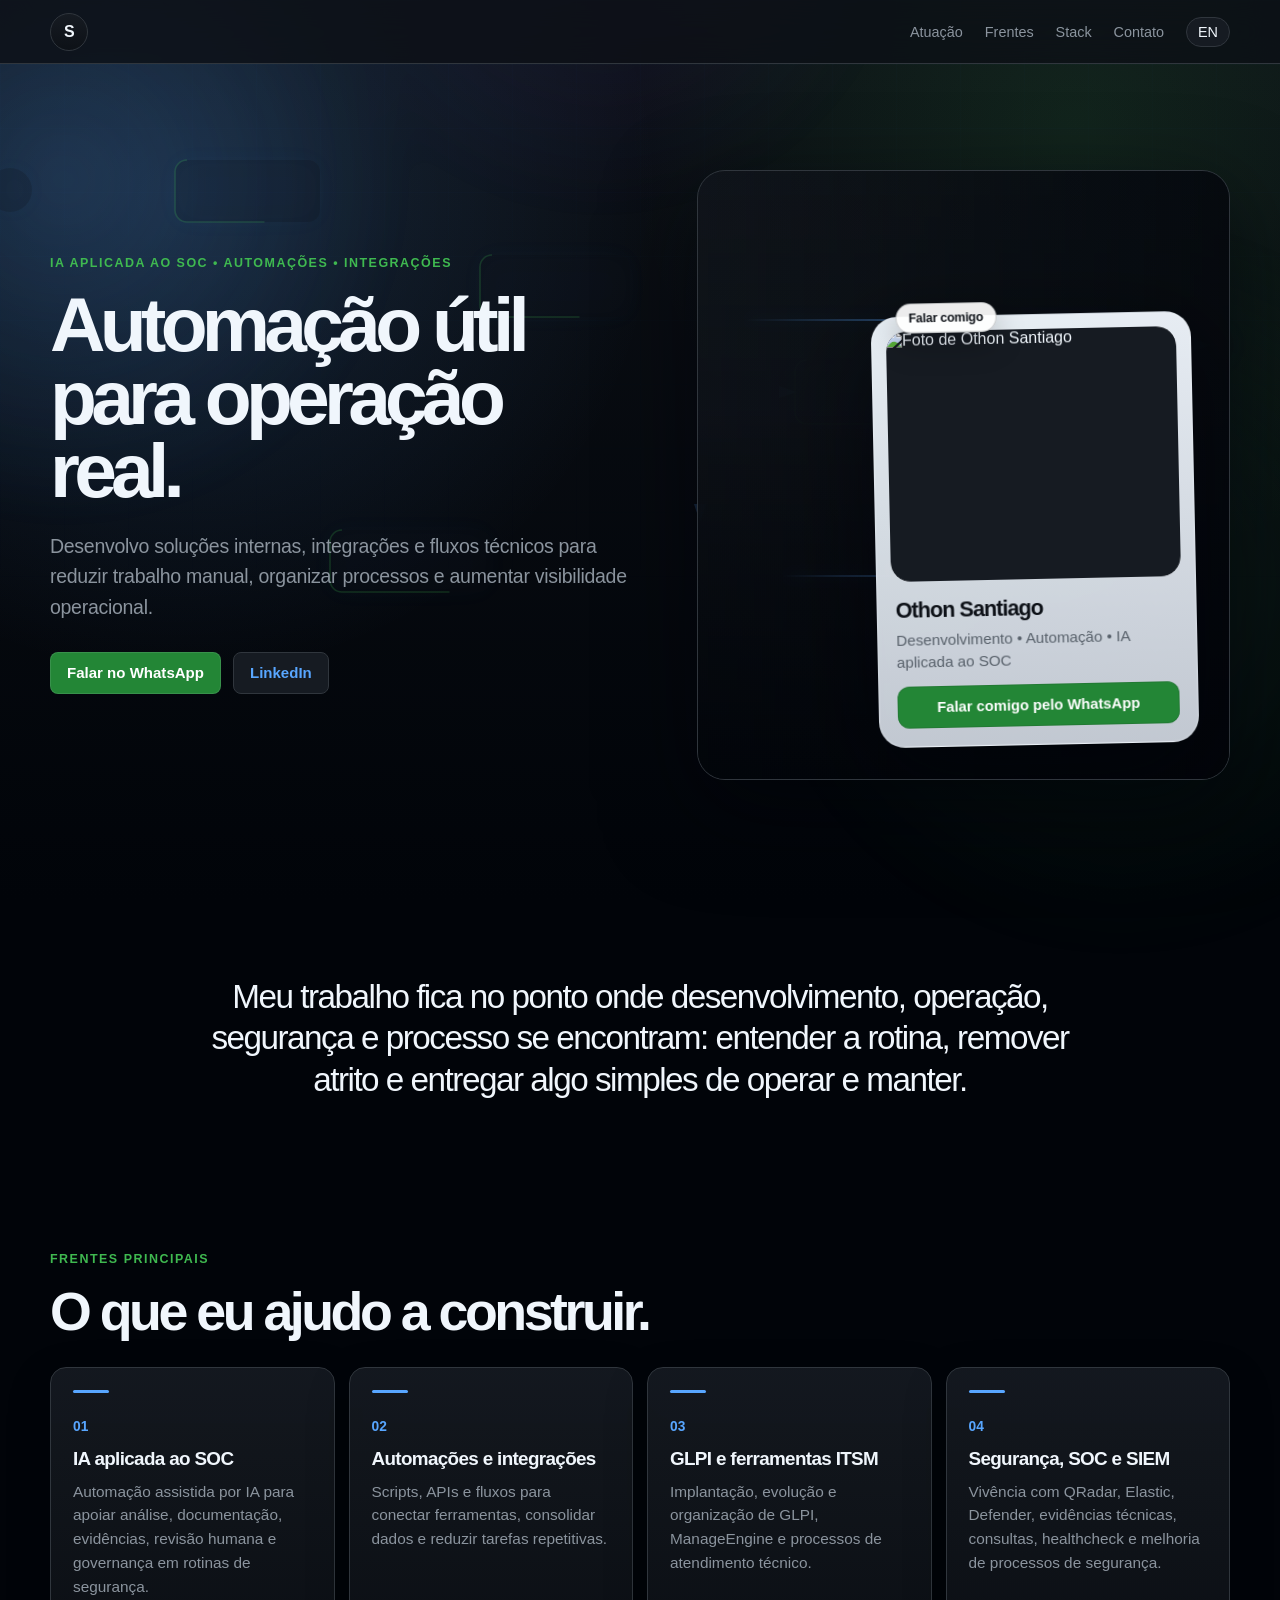
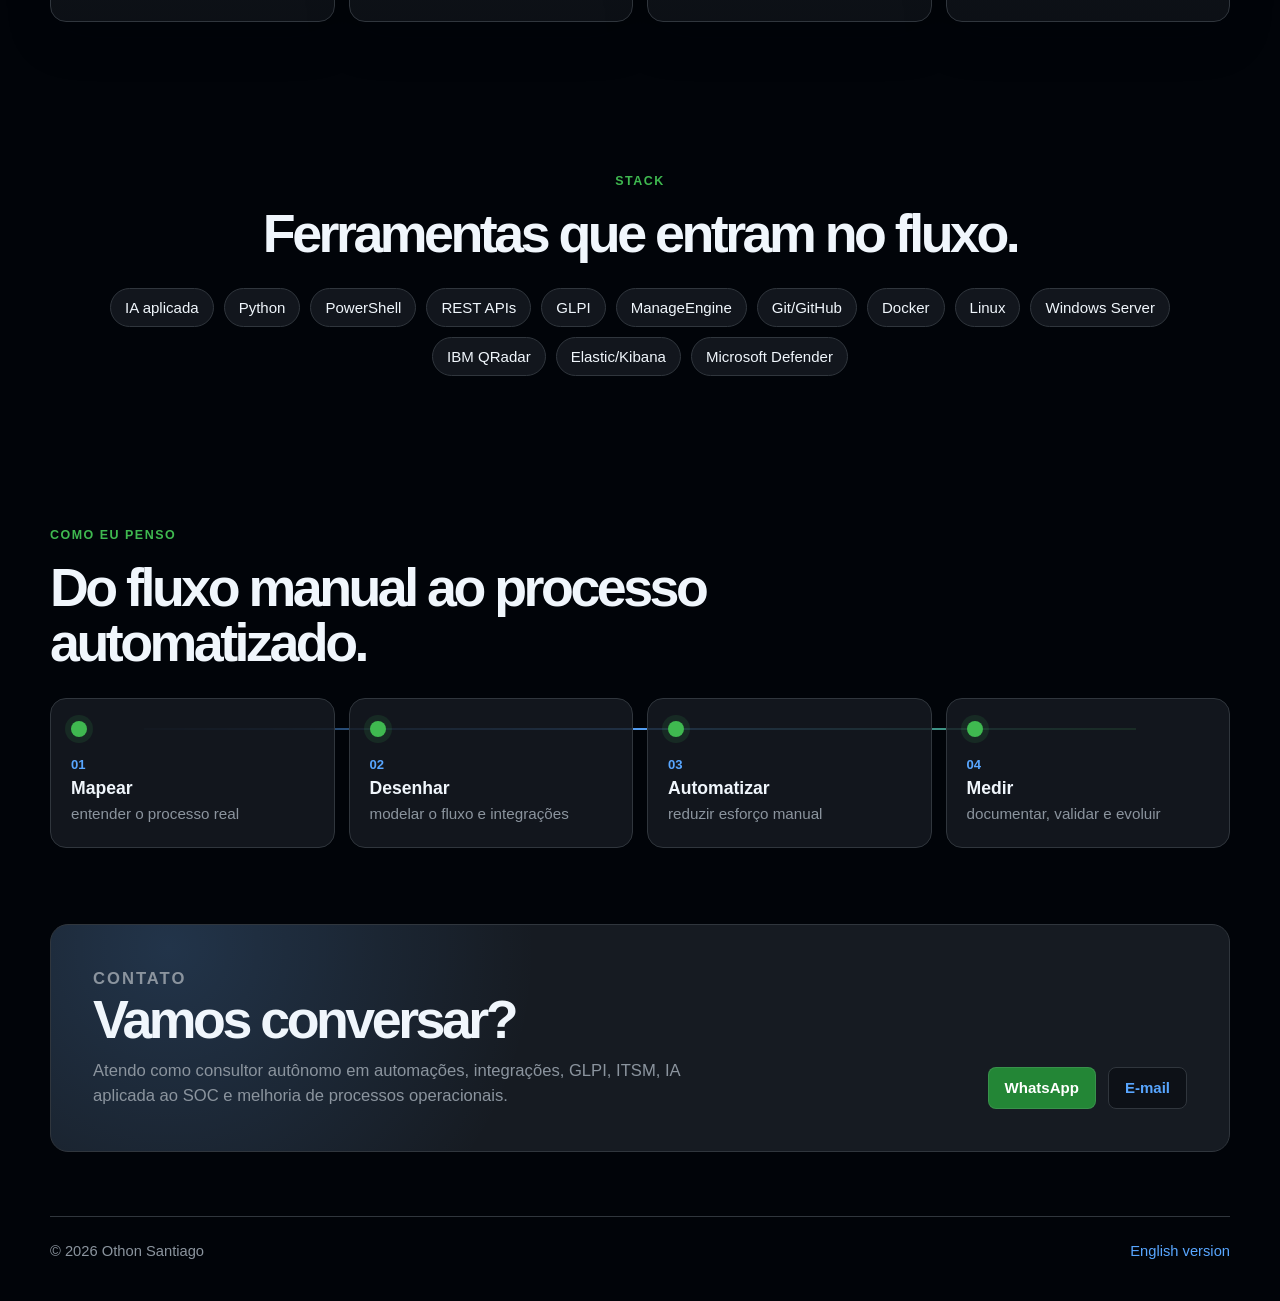
==== index.html @ a74cae6d "Refresh polaroid layout cache" ====
<!DOCTYPE html>
<html lang="pt-BR">
<head>
  <meta charset="UTF-8" />
  <meta name="viewport" content="width=device-width, initial-scale=1.0" />
  <meta name="description" content="Othon Santiago - Desenvolvedor focado em IA aplicada ao SOC, automações, integrações, ferramentas ITSM, GLPI e melhoria de processos operacionais." />
  <title>Othon Santiago | IA aplicada ao SOC, Automações e Integrações</title>
  <link rel="stylesheet" href="style.css?v=bpm-motion-20260617" />
  <link rel="stylesheet" href="overrides.css?v=polaroid-stage-20260617" />
</head>
<body>
  <div class="animated-bg" aria-hidden="true"></div>
  <div class="motion-grid" aria-hidden="true"></div>

  <svg class="bpm-background" viewBox="0 0 1440 900" preserveAspectRatio="xMidYMid slice" aria-hidden="true">
    <defs>
      <marker id="arrow" markerWidth="10" markerHeight="10" refX="8" refY="3" orient="auto" markerUnits="strokeWidth">
        <path d="M0,0 L0,6 L9,3 z" />
      </marker>
    </defs>

    <path class="flow-line flow-a" d="M90 190 H255 C310 190 310 285 365 285 H560 C620 285 620 392 680 392 H875" />
    <path class="flow-line flow-b" d="M230 560 H410 C470 560 470 470 530 470 H760 C820 470 820 610 880 610 H1160" />
    <path class="flow-line flow-c" d="M710 155 V250 C710 315 780 315 780 380 V520" />
    <path class="flow-line flow-d" d="M1030 245 H1180 C1235 245 1235 345 1290 345" />

    <g class="bpm-node node-1">
      <circle cx="90" cy="190" r="22" />
      <text x="90" y="195">START</text>
    </g>
    <g class="bpm-node node-2">
      <rect x="255" y="160" width="145" height="62" rx="12" />
      <text x="327" y="196">API</text>
    </g>
    <g class="bpm-node node-3">
      <rect x="560" y="255" width="150" height="62" rx="12" />
      <text x="635" y="291">IA</text>
    </g>
    <g class="bpm-node node-4">
      <rect x="875" y="360" width="180" height="64" rx="12" />
      <text x="965" y="397">ITSM</text>
    </g>
    <g class="bpm-node node-5">
      <rect x="410" y="530" width="160" height="62" rx="12" />
      <text x="490" y="566">SIEM</text>
    </g>
    <g class="bpm-node node-6">
      <rect x="880" y="580" width="180" height="64" rx="12" />
      <text x="970" y="617">EVIDÊNCIA</text>
    </g>
    <g class="bpm-node node-7">
      <circle cx="1290" cy="345" r="24" />
      <text x="1290" y="350">OK</text>
    </g>
  </svg>

  <header class="site-header">
    <a class="brand" href="index.html" aria-label="Othon Santiago">S</a>
    <nav class="nav-links" aria-label="Navegação principal">
      <a href="#atuacao">Atuação</a>
      <a href="#frentes">Frentes</a>
      <a href="#stack">Stack</a>
      <a href="#contato">Contato</a>
      <a class="language-link" href="en.html">EN</a>
    </nav>
  </header>

  <main>
    <section class="hero section-wide">
      <div class="hero-copy">
        <p class="eyebrow">IA aplicada ao SOC • Automações • Integrações</p>
        <h1>Automação útil para operação real.</h1>
        <p class="lead">
          Desenvolvo soluções internas, integrações e fluxos técnicos para reduzir trabalho manual, organizar processos e aumentar visibilidade operacional.
        </p>
        <div class="hero-actions">
          <a class="button primary" href="https://wa.me/5519993564274?text=Ol%C3%A1%2C%20Othon.%20Vi%20seu%20portf%C3%B3lio%20e%20gostaria%20de%20conversar%20sobre%20automa%C3%A7%C3%B5es%2C%20integra%C3%A7%C3%B5es%20ou%20IA%20aplicada%20ao%20SOC." target="_blank" rel="noopener noreferrer">Falar no WhatsApp</a>
          <a class="button secondary" href="https://www.linkedin.com/in/othon-santiago/" target="_blank" rel="noopener noreferrer">LinkedIn</a>
        </div>
      </div>

      <aside class="visual-stage" aria-label="Perfil profissional de Othon Santiago">
        <img class="cover-stage" src="assets/linkedin-cover.jpg?v=2" alt="Capa profissional de Othon Santiago" />
        <div class="stage-flow" aria-hidden="true">
          <span></span><span></span><span></span>
        </div>
        <div class="profile-orb">
          <a class="profile-photo-link" href="https://wa.me/5519993564274?text=Ol%C3%A1%2C%20Othon.%20Vi%20seu%20portf%C3%B3lio%20e%20gostaria%20de%20conversar%20sobre%20automa%C3%A7%C3%B5es%2C%20integra%C3%A7%C3%B5es%20ou%20IA%20aplicada%20ao%20SOC." target="_blank" rel="noopener noreferrer" aria-label="Falar com Othon pelo WhatsApp">
            <img class="profile-photo" src="https://avatars.githubusercontent.com/u/42503621?v=4" alt="Foto de Othon Santiago" />
          </a>
          <div class="profile-copy">
            <strong>Othon Santiago</strong>
            <span>Desenvolvimento • Automação • IA aplicada ao SOC</span>
            <a class="profile-whatsapp" href="https://wa.me/5519993564274?text=Ol%C3%A1%2C%20Othon.%20Vi%20seu%20portf%C3%B3lio%20e%20gostaria%20de%20conversar%20sobre%20automa%C3%A7%C3%B5es%2C%20integra%C3%A7%C3%B5es%20ou%20IA%20aplicada%20ao%20SOC." target="_blank" rel="noopener noreferrer">Falar comigo pelo WhatsApp</a>
          </div>
        </div>
      </aside>
    </section>

    <section id="atuacao" class="statement section-narrow">
      <p>
        Meu trabalho fica no ponto onde desenvolvimento, operação, segurança e processo se encontram: entender a rotina, remover atrito e entregar algo simples de operar e manter.
      </p>
    </section>

    <section id="frentes" class="section-wide work-section">
      <div class="section-heading">
        <p class="eyebrow">Frentes principais</p>
        <h2>O que eu ajudo a construir.</h2>
      </div>

      <div class="work-grid">
        <article class="work-card">
          <span class="number">01</span>
          <h3>IA aplicada ao SOC</h3>
          <p>Automação assistida por IA para apoiar análise, documentação, evidências, revisão humana e governança em rotinas de segurança.</p>
        </article>
        <article class="work-card">
          <span class="number">02</span>
          <h3>Automações e integrações</h3>
          <p>Scripts, APIs e fluxos para conectar ferramentas, consolidar dados e reduzir tarefas repetitivas.</p>
        </article>
        <article class="work-card">
          <span class="number">03</span>
          <h3>GLPI e ferramentas ITSM</h3>
          <p>Implantação, evolução e organização de GLPI, ManageEngine e processos de atendimento técnico.</p>
        </article>
        <article class="work-card">
          <span class="number">04</span>
          <h3>Segurança, SOC e SIEM</h3>
          <p>Vivência com QRadar, Elastic, Defender, evidências técnicas, consultas, healthcheck e melhoria de processos de segurança.</p>
        </article>
      </div>
    </section>

    <section id="stack" class="section-wide stack-section">
      <div class="section-heading center">
        <p class="eyebrow">Stack</p>
        <h2>Ferramentas que entram no fluxo.</h2>
      </div>
      <div class="stack-grid">
        <span>IA aplicada</span>
        <span>Python</span>
        <span>PowerShell</span>
        <span>REST APIs</span>
        <span>GLPI</span>
        <span>ManageEngine</span>
        <span>Git/GitHub</span>
        <span>Docker</span>
        <span>Linux</span>
        <span>Windows Server</span>
        <span>IBM QRadar</span>
        <span>Elastic/Kibana</span>
        <span>Microsoft Defender</span>
      </div>
    </section>

    <section class="process section-wide">
      <div class="section-heading">
        <p class="eyebrow">Como eu penso</p>
        <h2>Do fluxo manual ao processo automatizado.</h2>
      </div>
      <div class="process-timeline">
        <article><span>01</span><strong>Mapear</strong><p>entender o processo real</p></article>
        <article><span>02</span><strong>Desenhar</strong><p>modelar o fluxo e integrações</p></article>
        <article><span>03</span><strong>Automatizar</strong><p>reduzir esforço manual</p></article>
        <article><span>04</span><strong>Medir</strong><p>documentar, validar e evoluir</p></article>
      </div>
    </section>

    <section id="contato" class="contact section-wide">
      <div>
        <p class="eyebrow">Contato</p>
        <h2>Vamos conversar?</h2>
        <p>Atendo como consultor autônomo em automações, integrações, GLPI, ITSM, IA aplicada ao SOC e melhoria de processos operacionais.</p>
      </div>
      <div class="contact-actions">
        <a class="button primary" href="https://wa.me/5519993564274?text=Ol%C3%A1%2C%20Othon.%20Vi%20seu%20portf%C3%B3lio%20e%20gostaria%20de%20conversar%20sobre%20automa%C3%A7%C3%B5es%2C%20integra%C3%A7%C3%B5es%20ou%20IA%20aplicada%20ao%20SOC." target="_blank" rel="noopener noreferrer">WhatsApp</a>
        <a class="button secondary" href="mailto:othon_mateus@hotmail.com">E-mail</a>
      </div>
    </section>
  </main>

  <footer class="footer">
    <span>© 2026 Othon Santiago</span>
    <a href="en.html">English version</a>
  </footer>
</body>
</html>
---- style.css ----
:root {
  --bg: #0d1117;
  --canvas: #010409;
  --surface: rgba(22, 27, 34, 0.82);
  --surface-solid: #161b22;
  --surface-2: #0f1520;
  --text: #f0f6fc;
  --muted: #8b949e;
  --line: #30363d;
  --line-soft: rgba(48, 54, 61, 0.72);
  --accent: #58a6ff;
  --accent-2: #3fb950;
  --accent-hover: #79c0ff;
  --radius: 18px;
  --shadow: 0 30px 90px rgba(1, 4, 9, 0.58);
}

* { box-sizing: border-box; }
html { scroll-behavior: smooth; }

body {
  margin: 0;
  font-family: -apple-system, BlinkMacSystemFont, "Segoe UI", "Noto Sans", Helvetica, Arial, sans-serif;
  color: var(--text);
  background: var(--canvas);
  -webkit-font-smoothing: antialiased;
  text-rendering: optimizeLegibility;
}

body::before {
  content: "";
  position: fixed;
  inset: 0;
  z-index: -4;
  background:
    radial-gradient(circle at 14% 22%, rgba(88, 166, 255, 0.16), transparent 30rem),
    radial-gradient(circle at 84% 14%, rgba(63, 185, 80, 0.12), transparent 28rem),
    linear-gradient(180deg, #0d1117 0%, #010409 100%);
}

.animated-bg {
  position: fixed;
  inset: -25%;
  z-index: -3;
  opacity: 0.72;
  pointer-events: none;
  background:
    radial-gradient(circle at 20% 30%, rgba(88, 166, 255, 0.22), transparent 22rem),
    radial-gradient(circle at 75% 60%, rgba(63, 185, 80, 0.14), transparent 24rem),
    radial-gradient(circle at 48% 10%, rgba(139, 92, 246, 0.12), transparent 20rem);
  filter: blur(14px);
  animation: floatBg 12s ease-in-out infinite alternate;
}

.motion-grid {
  position: fixed;
  inset: 0;
  z-index: -2;
  pointer-events: none;
  opacity: 0.18;
  background-image:
    linear-gradient(rgba(88, 166, 255, 0.15) 1px, transparent 1px),
    linear-gradient(90deg, rgba(88, 166, 255, 0.12) 1px, transparent 1px);
  background-size: 64px 64px;
  mask-image: linear-gradient(to bottom, rgba(0,0,0,0.78), transparent 82%);
  animation: gridMove 20s linear infinite;
}

.bpm-background {
  position: fixed;
  inset: 0;
  z-index: -1;
  width: 100%;
  height: 100%;
  pointer-events: none;
  opacity: 0.30;
  filter: drop-shadow(0 0 12px rgba(88, 166, 255, 0.16));
  animation: blueprintDrift 18s ease-in-out infinite alternate;
}

.bpm-background marker path {
  fill: rgba(88, 166, 255, 0.68);
}

.flow-line {
  fill: none;
  stroke: rgba(88, 166, 255, 0.72);
  stroke-width: 2;
  stroke-linecap: round;
  stroke-linejoin: round;
  stroke-dasharray: 1200;
  stroke-dashoffset: 1200;
  marker-end: url(#arrow);
  animation: drawFlow 8s ease-in-out infinite;
}

.flow-b { animation-delay: 1.4s; }
.flow-c { animation-delay: 2.5s; }
.flow-d { animation-delay: 3.5s; }

.bpm-node rect,
.bpm-node circle {
  fill: rgba(13, 17, 23, 0.62);
  stroke: rgba(63, 185, 80, 0.70);
  stroke-width: 1.6;
  stroke-dasharray: 240;
  stroke-dashoffset: 240;
  animation: drawNode 8s ease-in-out infinite;
}

.bpm-node text {
  fill: rgba(240, 246, 252, 0.72);
  font-size: 14px;
  font-weight: 700;
  text-anchor: middle;
  dominant-baseline: middle;
  letter-spacing: 0.08em;
  opacity: 0;
  animation: fadeText 8s ease-in-out infinite;
}

.node-2 rect, .node-2 text { animation-delay: .7s; }
.node-3 rect, .node-3 text { animation-delay: 1.4s; }
.node-4 rect, .node-4 text { animation-delay: 2.1s; }
.node-5 rect, .node-5 text { animation-delay: 2.8s; }
.node-6 rect, .node-6 text { animation-delay: 3.5s; }
.node-7 circle, .node-7 text { animation-delay: 4.2s; }

@keyframes drawFlow {
  0% { stroke-dashoffset: 1200; opacity: 0; }
  12% { opacity: 1; }
  55% { stroke-dashoffset: 0; opacity: 1; }
  85% { stroke-dashoffset: 0; opacity: 0.55; }
  100% { stroke-dashoffset: -1200; opacity: 0; }
}

@keyframes drawNode {
  0% { stroke-dashoffset: 240; opacity: 0; }
  18% { opacity: 1; }
  52% { stroke-dashoffset: 0; opacity: 1; }
  88% { opacity: .65; }
  100% { opacity: 0; }
}

@keyframes fadeText {
  0%, 20% { opacity: 0; }
  42%, 78% { opacity: 1; }
  100% { opacity: 0; }
}

@keyframes blueprintDrift {
  0% { transform: translate3d(-1%, -1%, 0) scale(1); }
  100% { transform: translate3d(1.5%, 1%, 0) scale(1.025); }
}

@keyframes floatBg {
  0% { transform: translate3d(-3%, -2%, 0) scale(1); }
  100% { transform: translate3d(3%, 3%, 0) scale(1.06); }
}

@keyframes gridMove {
  from { background-position: 0 0, 0 0; }
  to { background-position: 128px 64px, 128px 64px; }
}

a { color: inherit; text-decoration: none; }

.site-header {
  position: sticky;
  top: 0;
  z-index: 20;
  height: 64px;
  padding: 0 max(24px, calc((100vw - 1180px) / 2));
  display: flex;
  align-items: center;
  justify-content: space-between;
  border-bottom: 1px solid var(--line);
  background: rgba(13, 17, 23, 0.82);
  backdrop-filter: blur(16px);
}

.brand {
  width: 38px;
  height: 38px;
  display: inline-flex;
  align-items: center;
  justify-content: center;
  border: 1px solid var(--line);
  border-radius: 50%;
  color: var(--text);
  background: linear-gradient(180deg, #161b22, #0d1117);
  font-size: 1rem;
  font-weight: 800;
  letter-spacing: -0.04em;
}

.nav-links {
  display: flex;
  align-items: center;
  gap: 22px;
  color: var(--muted);
  font-size: 0.9rem;
}

.nav-links a { transition: color 0.18s ease; }
.nav-links a:hover, .language-link { color: var(--text); }

.language-link {
  padding: 6px 11px;
  border: 1px solid var(--line);
  border-radius: 999px;
  background: var(--surface-solid);
}

main { overflow: hidden; }

.section-wide,
.section-narrow {
  width: min(1180px, calc(100% - 48px));
  margin: 0 auto;
}

.section-narrow { width: min(860px, calc(100% - 48px)); }

.hero {
  min-height: calc(100vh - 64px);
  display: grid;
  grid-template-columns: minmax(0, 0.94fr) minmax(420px, 0.86fr);
  gap: clamp(42px, 5vw, 72px);
  align-items: center;
  padding: 72px 0 86px;
}

.hero-copy { max-width: 680px; }

.eyebrow {
  margin: 0 0 18px;
  color: var(--accent-2);
  font-size: 0.78rem;
  font-weight: 800;
  letter-spacing: 0.12em;
  text-transform: uppercase;
}

h1, h2, h3, p { margin-top: 0; }

h1 {
  margin-bottom: 24px;
  font-size: clamp(3.5rem, 6vw, 5.7rem);
  line-height: 0.95;
  letter-spacing: -0.075em;
}

h2 {
  max-width: 860px;
  margin-bottom: 18px;
  font-size: clamp(2.1rem, 4.2vw, 3.5rem);
  line-height: 1.02;
  letter-spacing: -0.065em;
}

h3 {
  margin-bottom: 10px;
  font-size: 1.18rem;
  line-height: 1.16;
  letter-spacing: -0.035em;
}

.lead {
  max-width: 640px;
  margin-bottom: 0;
  color: var(--muted);
  font-size: clamp(1.08rem, 1.6vw, 1.22rem);
  line-height: 1.55;
  letter-spacing: -0.015em;
}

.hero-actions,
.contact-actions {
  display: flex;
  gap: 12px;
  flex-wrap: wrap;
  margin-top: 30px;
}

.button {
  display: inline-flex;
  align-items: center;
  justify-content: center;
  min-height: 42px;
  padding: 0 16px;
  border-radius: 8px;
  font-size: 0.94rem;
  font-weight: 700;
  transition: transform 0.18s ease, background 0.18s ease, border-color 0.18s ease;
}

.button:hover { transform: translateY(-1px); }
.button.primary {
  color: #fff;
  background: #238636;
  border: 1px solid rgba(240, 246, 252, 0.10);
}
.button.primary:hover { background: #2ea043; }
.button.secondary {
  color: var(--accent);
  background: var(--surface-solid);
  border: 1px solid var(--line);
}

.visual-stage {
  position: relative;
  min-height: 560px;
  border: 1px solid var(--line);
  border-radius: 28px;
  background:
    linear-gradient(180deg, rgba(22, 27, 34, 0.38), rgba(13, 17, 23, 0.92)),
    rgba(22, 27, 34, 0.78);
  box-shadow: var(--shadow);
  overflow: hidden;
}

.cover-stage {
  position: absolute;
  inset: 0;
  width: 100%;
  height: 100%;
  object-fit: cover;
  object-position: center;
  opacity: 0.62;
  transform: scale(1.02);
}

.visual-stage::after {
  content: "";
  position: absolute;
  inset: 0;
  background:
    linear-gradient(90deg, rgba(1, 4, 9, 0.24), rgba(1, 4, 9, 0.74)),
    linear-gradient(180deg, transparent 40%, rgba(1, 4, 9, 0.92));
}

.stage-flow {
  position: absolute;
  inset: 26px;
  z-index: 1;
  opacity: 0.62;
}

.stage-flow span {
  position: absolute;
  height: 2px;
  background: linear-gradient(90deg, transparent, rgba(88, 166, 255, 0.9), transparent);
  box-shadow: 0 0 20px rgba(88, 166, 255, 0.26);
  animation: scanLine 3.8s ease-in-out infinite;
}

.stage-flow span:nth-child(1) { top: 22%; left: 4%; width: 78%; }
.stage-flow span:nth-child(2) { top: 46%; right: 2%; width: 62%; animation-delay: 1s; }
.stage-flow span:nth-child(3) { top: 68%; left: 12%; width: 70%; animation-delay: 2s; }

@keyframes scanLine {
  0% { transform: scaleX(0); opacity: 0; }
  35% { transform: scaleX(1); opacity: 1; }
  100% { transform: scaleX(1); opacity: 0; }
}

.profile-orb {
  position: absolute;
  left: 28px;
  bottom: 28px;
  z-index: 2;
  width: calc(100% - 56px);
  display: flex;
  align-items: center;
  gap: 16px;
  padding: 18px;
  border: 1px solid rgba(240, 246, 252, 0.14);
  border-radius: 18px;
  background: rgba(13, 17, 23, 0.72);
  backdrop-filter: blur(14px);
}

.profile-photo {
  width: 92px;
  height: 92px;
  object-fit: cover;
  border-radius: 50%;
  border: 3px solid rgba(240, 246, 252, 0.22);
  background: var(--surface-solid);
}

.profile-orb strong,
.profile-orb span { display: block; }
.profile-orb strong {
  margin-bottom: 5px;
  color: var(--text);
  font-size: 1.24rem;
  letter-spacing: -0.035em;
}
.profile-orb span {
  color: var(--muted);
  font-size: 0.94rem;
}

.floating-card {
  position: absolute;
  z-index: 2;
  padding: 10px 13px;
  border: 1px solid rgba(240, 246, 252, 0.14);
  border-radius: 999px;
  color: var(--text);
  background: rgba(13, 17, 23, 0.66);
  backdrop-filter: blur(12px);
  font-size: 0.88rem;
  font-weight: 700;
  box-shadow: 0 18px 50px rgba(1, 4, 9, 0.28);
}

.card-one { top: 28px; left: 28px; animation: floatCard 6s ease-in-out infinite alternate; }
.card-two { top: 112px; right: 28px; animation: floatCard 7s ease-in-out infinite alternate-reverse; }
.card-three { bottom: 150px; left: 42px; animation: floatCard 8s ease-in-out infinite alternate; }

@keyframes floatCard {
  from { transform: translateY(0); }
  to { transform: translateY(-10px); }
}

.statement {
  padding: 76px 0;
  text-align: center;
}

.statement p {
  margin: 0;
  color: var(--text);
  font-size: clamp(1.35rem, 2.6vw, 2.08rem);
  line-height: 1.24;
  letter-spacing: -0.045em;
}

.section-heading { margin-bottom: 28px; }
.section-heading.center {
  max-width: 820px;
  margin-left: auto;
  margin-right: auto;
  text-align: center;
}

.work-section,
.stack-section,
.process,
.contact { padding: 76px 0; }

.work-grid {
  display: grid;
  grid-template-columns: repeat(4, 1fr);
  gap: 14px;
}

.work-card {
  min-height: 180px;
  padding: 22px;
  display: flex;
  flex-direction: column;
  border: 1px solid var(--line);
  border-radius: 16px;
  background: linear-gradient(180deg, rgba(22, 27, 34, 0.88), rgba(13, 17, 23, 0.94));
  box-shadow: 0 16px 44px rgba(1, 4, 9, 0.22);
}

.work-card::before {
  content: "";
  width: 36px;
  height: 3px;
  margin-bottom: 26px;
  border-radius: 999px;
  background: var(--accent);
}

.number {
  margin-bottom: 14px;
  color: var(--accent);
  font-size: 0.86rem;
  font-weight: 800;
}

.work-card p {
  margin-bottom: 0;
  color: var(--muted);
  font-size: 0.96rem;
  line-height: 1.55;
}

.stack-grid {
  display: flex;
  flex-wrap: wrap;
  justify-content: center;
  gap: 10px;
}

.stack-grid span {
  padding: 10px 14px;
  border: 1px solid var(--line);
  border-radius: 999px;
  background: rgba(22, 27, 34, 0.84);
  color: var(--text);
  font-size: 0.94rem;
}

.process-timeline {
  position: relative;
  display: grid;
  grid-template-columns: repeat(4, 1fr);
  gap: 14px;
}

.process-timeline::before {
  content: "";
  position: absolute;
  top: 30px;
  left: 8%;
  right: 8%;
  height: 2px;
  background: linear-gradient(90deg, rgba(88,166,255,0.1), rgba(88,166,255,0.95), rgba(63,185,80,0.75));
  transform-origin: left;
  animation: timelineDraw 5s ease-in-out infinite;
}

.process-timeline article {
  position: relative;
  min-height: 150px;
  padding: 58px 20px 20px;
  border: 1px solid var(--line);
  border-radius: 16px;
  background: rgba(22, 27, 34, 0.84);
}

.process-timeline article::before {
  content: "";
  position: absolute;
  top: 22px;
  left: 20px;
  width: 16px;
  height: 16px;
  border-radius: 50%;
  background: var(--accent-2);
  box-shadow: 0 0 0 6px rgba(63, 185, 80, 0.12);
}

.process-timeline span,
.process-timeline strong,
.process-timeline p { display: block; }
.process-timeline span {
  color: var(--accent);
  font-size: 0.82rem;
  font-weight: 800;
}
.process-timeline strong {
  margin: 6px 0;
  color: var(--text);
  font-size: 1.1rem;
}
.process-timeline p {
  margin: 0;
  color: var(--muted);
  font-size: 0.95rem;
}

@keyframes timelineDraw {
  0% { transform: scaleX(0); opacity: 0; }
  35%, 75% { transform: scaleX(1); opacity: 1; }
  100% { transform: scaleX(1); opacity: 0; }
}

.contact {
  margin-bottom: 64px;
  padding: 42px;
  display: flex;
  align-items: flex-end;
  justify-content: space-between;
  gap: 32px;
  border: 1px solid var(--line);
  border-radius: 18px;
  background:
    radial-gradient(circle at 10% 10%, rgba(88, 166, 255, 0.18), transparent 34%),
    #161b22;
  color: var(--text);
}
.contact h2 { margin-bottom: 12px; }
.contact p,
.contact .eyebrow { color: var(--muted); }
.contact p {
  max-width: 640px;
  margin-bottom: 0;
  font-size: 1.04rem;
  line-height: 1.5;
}
.contact .button.secondary {
  color: var(--accent);
  border-color: var(--line);
  background: #0d1117;
}

.footer {
  width: min(1180px, calc(100% - 48px));
  margin: 0 auto;
  padding: 26px 0 42px;
  display: flex;
  justify-content: space-between;
  gap: 16px;
  color: var(--muted);
  font-size: 0.92rem;
  border-top: 1px solid var(--line);
}
.footer a { color: var(--accent); }

@media (max-width: 1040px) {
  .hero {
    grid-template-columns: 1fr;
    gap: 42px;
  }
  .visual-stage { max-width: 620px; min-height: 500px; }
  .work-grid,
  .process-timeline { grid-template-columns: repeat(2, 1fr); }
  .process-timeline::before { display: none; }
  .contact {
    align-items: flex-start;
    flex-direction: column;
  }
}

@media (max-width: 680px) {
  .site-header {
    height: auto;
    min-height: 64px;
    align-items: flex-start;
    flex-direction: column;
    gap: 12px;
    padding: 14px 20px;
  }
  .nav-links {
    width: 100%;
    overflow-x: auto;
    gap: 16px;
    padding-bottom: 3px;
  }
  .section-wide,
  .section-narrow,
  .footer { width: min(100% - 32px, 1180px); }
  .hero {
    min-height: auto;
    padding: 52px 0 64px;
  }
  h1 { font-size: clamp(3rem, 15vw, 4.4rem); }
  .visual-stage { min-height: 440px; border-radius: 22px; }
  .profile-orb {
    left: 18px;
    bottom: 18px;
    width: calc(100% - 36px);
    align-items: flex-start;
    flex-direction: column;
  }
  .floating-card { display: none; }
  .work-grid,
  .process-timeline { grid-template-columns: 1fr; }
  .work-card { min-height: auto; }
  .statement { padding: 62px 0; text-align: left; }
  .work-section,
  .stack-section,
  .process,
  .contact { padding: 62px 0; }
  .contact { padding: 28px; }
  .footer { flex-direction: column; }
}
---- overrides.css ----
.floating-card {
  display: none;
}

.profile-orb {
  left: auto;
  right: 34px;
  bottom: 34px;
  width: 320px;
  min-height: auto;
  display: flex;
  flex-direction: column;
  align-items: stretch;
  gap: 0;
  padding: 14px 14px 18px;
  border-radius: 26px;
  border: 1px solid rgba(240, 246, 252, 0.18);
  background:
    linear-gradient(180deg, rgba(240, 246, 252, 0.96), rgba(210, 217, 226, 0.92));
  box-shadow:
    0 30px 90px rgba(1, 4, 9, 0.58),
    0 0 0 1px rgba(255, 255, 255, 0.08) inset;
  transform: rotate(-1.2deg);
}

.profile-orb::before {
  content: "Falar comigo";
  position: absolute;
  top: -14px;
  left: 24px;
  padding: 7px 12px;
  border: 1px solid rgba(48, 54, 61, 0.26);
  border-radius: 999px;
  color: #0d1117;
  background: rgba(255, 255, 255, 0.92);
  font-size: 0.78rem;
  font-weight: 900;
  letter-spacing: -0.02em;
  box-shadow: 0 12px 30px rgba(1, 4, 9, 0.25);
}

.profile-photo-link {
  display: block;
  width: 100%;
  border-radius: 20px;
  overflow: hidden;
  background: #ffffff;
}

.profile-photo {
  width: 100%;
  height: 250px;
  display: block;
  object-fit: cover;
  object-position: center 36%;
  border-radius: 18px;
  border: 0;
  box-shadow: none;
  transition: transform 0.25s ease, filter 0.25s ease;
}

.profile-photo-link:hover .profile-photo {
  transform: scale(1.035);
  filter: saturate(1.06) contrast(1.02);
  box-shadow: none;
}

.profile-copy {
  min-width: 0;
  padding: 16px 4px 0;
}

.profile-copy strong {
  display: block;
  margin-bottom: 6px;
  color: #0d1117;
  font-size: 1.35rem;
  letter-spacing: -0.045em;
}

.profile-copy span {
  display: block;
  max-width: none;
  margin-bottom: 14px;
  color: #57606a;
  font-size: 0.95rem;
  line-height: 1.42;
}

.profile-whatsapp {
  width: 100%;
  display: inline-flex;
  align-items: center;
  justify-content: center;
  min-height: 42px;
  padding: 0 14px;
  border-radius: 12px;
  border: 1px solid rgba(27, 31, 36, 0.12);
  color: #ffffff;
  background: #238636;
  font-size: 0.92rem;
  font-weight: 900;
  transition: transform 0.2s ease, background 0.2s ease;
}

.profile-whatsapp:hover {
  transform: translateY(-1px);
  background: #2ea043;
}

.visual-stage {
  min-height: 610px;
}

.cover-stage {
  opacity: 0.72;
}

.stage-flow {
  opacity: 0.48;
}

@media (max-width: 1040px) {
  .profile-orb {
    left: 28px;
    right: auto;
    bottom: 28px;
  }
}

@media (max-width: 680px) {
  .profile-orb {
    left: 18px;
    right: 18px;
    bottom: 18px;
    width: auto;
    min-height: auto;
    align-items: stretch;
    flex-direction: column;
    transform: none;
  }

  .profile-photo {
    width: 100%;
    height: 220px;
  }

  .profile-copy span {
    max-width: none;
  }
}
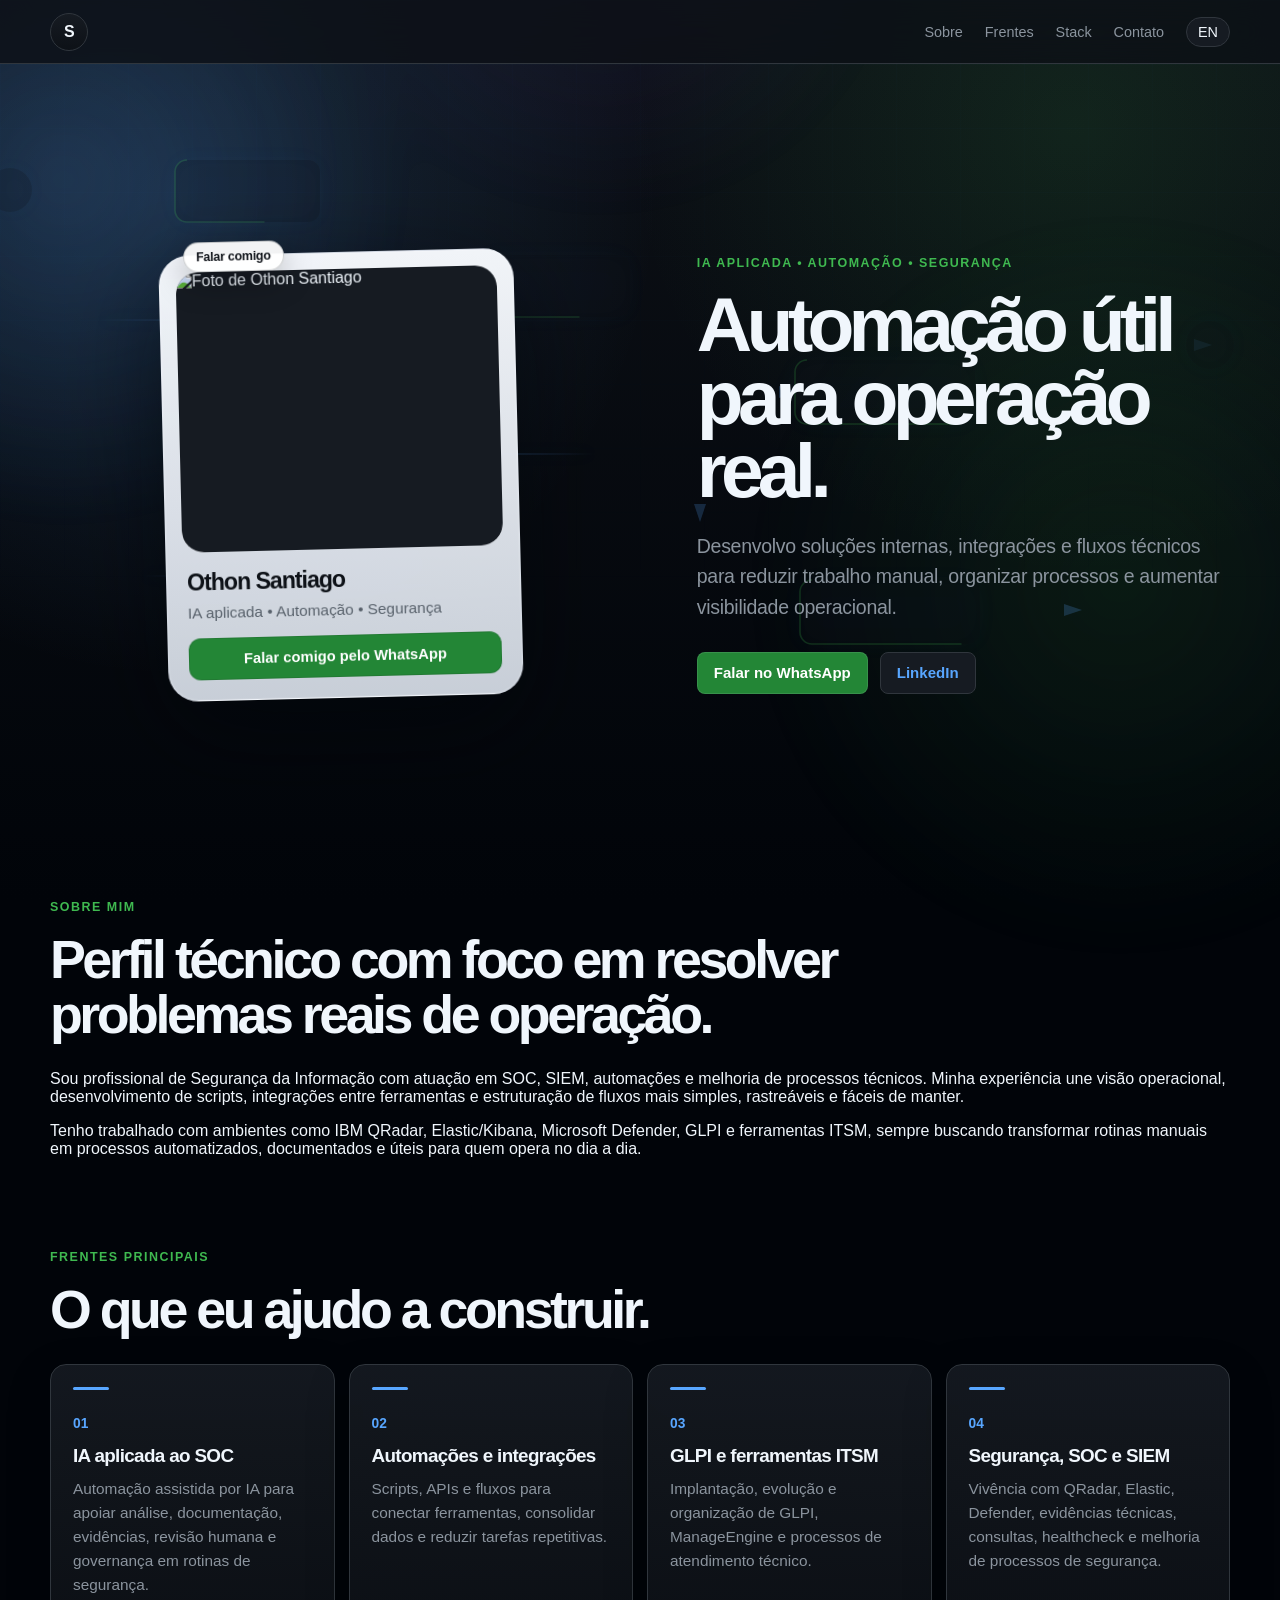
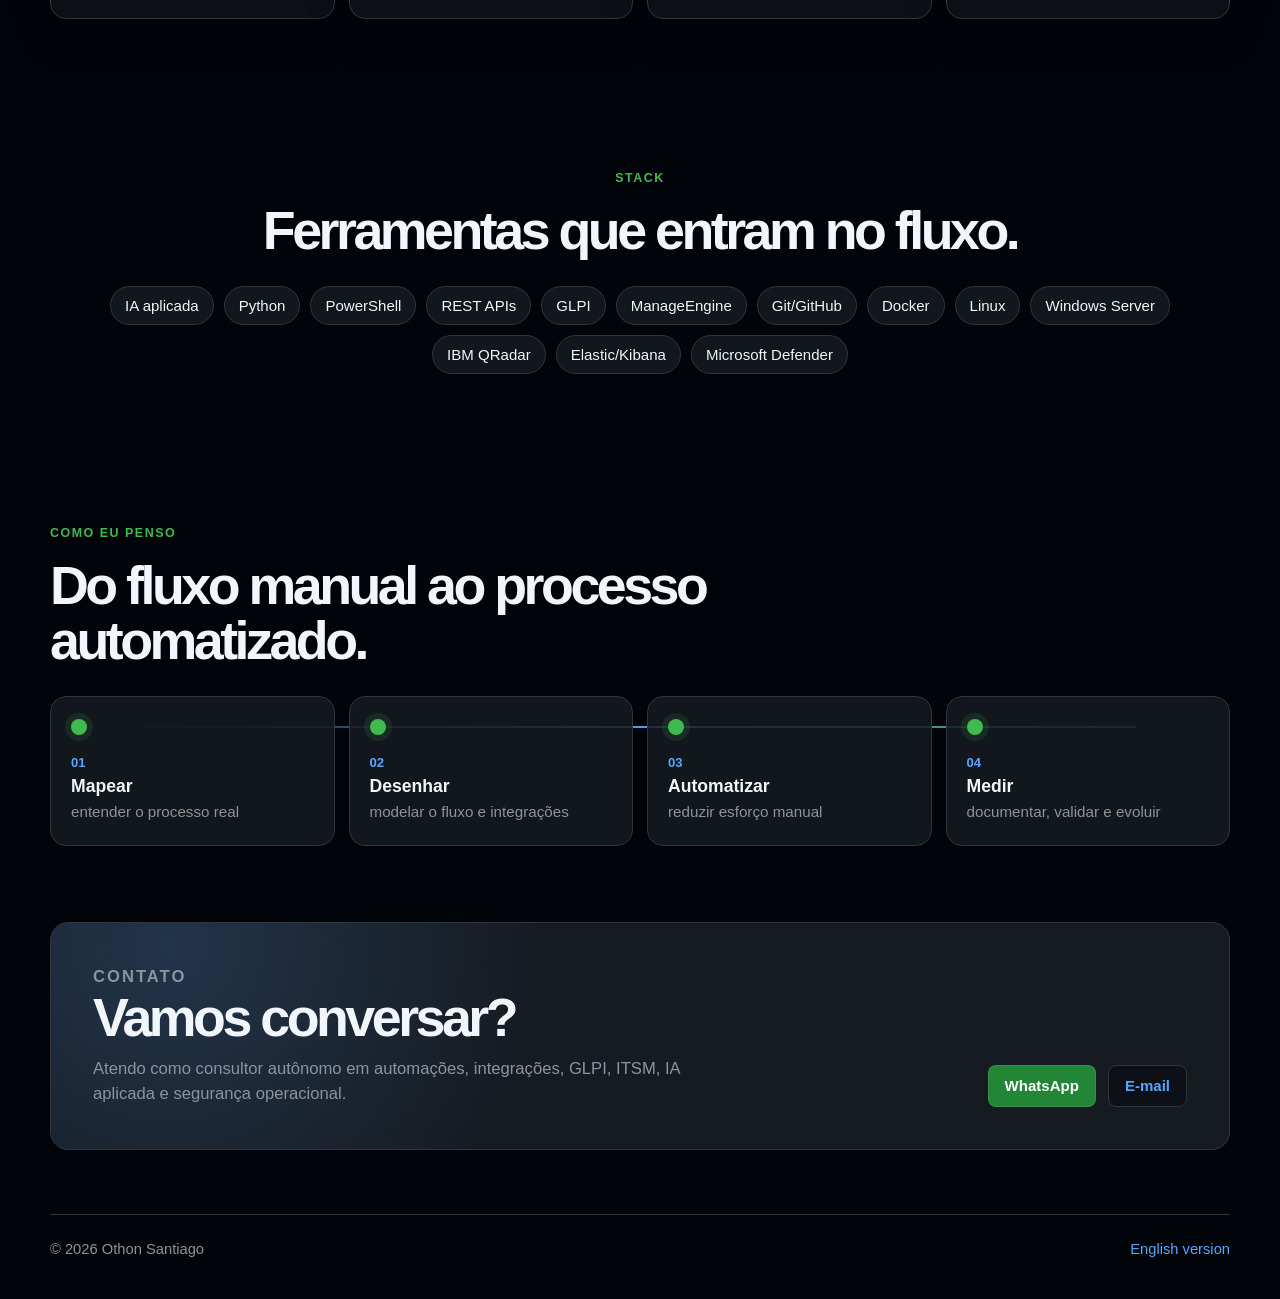
==== commit 457e0107: "Move profile visual left and add about section" ====
--- a/index.html
+++ b/index.html
@@ -3,10 +3,10 @@
 <head>
   <meta charset="UTF-8" />
   <meta name="viewport" content="width=device-width, initial-scale=1.0" />
-  <meta name="description" content="Othon Santiago - Desenvolvedor focado em IA aplicada ao SOC, automações, integrações, ferramentas ITSM, GLPI e melhoria de processos operacionais." />
-  <title>Othon Santiago | IA aplicada ao SOC, Automações e Integrações</title>
+  <meta name="description" content="Othon Santiago - Desenvolvedor focado em IA aplicada, automação, segurança, integrações, ferramentas ITSM, GLPI e melhoria de processos operacionais." />
+  <title>Othon Santiago | IA aplicada, Automação e Segurança</title>
   <link rel="stylesheet" href="style.css?v=bpm-motion-20260617" />
-  <link rel="stylesheet" href="overrides.css?v=polaroid-stage-20260617" />
+  <link rel="stylesheet" href="overrides.css?v=polaroid-left-about-20260617" />
 </head>
 <body>
   <div class="animated-bg" aria-hidden="true"></div>
@@ -57,7 +57,7 @@
   <header class="site-header">
     <a class="brand" href="index.html" aria-label="Othon Santiago">S</a>
     <nav class="nav-links" aria-label="Navegação principal">
-      <a href="#atuacao">Atuação</a>
+      <a href="#sobre">Sobre</a>
       <a href="#frentes">Frentes</a>
       <a href="#stack">Stack</a>
       <a href="#contato">Contato</a>
@@ -67,40 +67,49 @@
 
   <main>
     <section class="hero section-wide">
-      <div class="hero-copy">
-        <p class="eyebrow">IA aplicada ao SOC • Automações • Integrações</p>
-        <h1>Automação útil para operação real.</h1>
-        <p class="lead">
-          Desenvolvo soluções internas, integrações e fluxos técnicos para reduzir trabalho manual, organizar processos e aumentar visibilidade operacional.
-        </p>
-        <div class="hero-actions">
-          <a class="button primary" href="https://wa.me/5519993564274?text=Ol%C3%A1%2C%20Othon.%20Vi%20seu%20portf%C3%B3lio%20e%20gostaria%20de%20conversar%20sobre%20automa%C3%A7%C3%B5es%2C%20integra%C3%A7%C3%B5es%20ou%20IA%20aplicada%20ao%20SOC." target="_blank" rel="noopener noreferrer">Falar no WhatsApp</a>
-          <a class="button secondary" href="https://www.linkedin.com/in/othon-santiago/" target="_blank" rel="noopener noreferrer">LinkedIn</a>
-        </div>
-      </div>
-
       <aside class="visual-stage" aria-label="Perfil profissional de Othon Santiago">
         <img class="cover-stage" src="assets/linkedin-cover.jpg?v=2" alt="Capa profissional de Othon Santiago" />
         <div class="stage-flow" aria-hidden="true">
           <span></span><span></span><span></span>
         </div>
         <div class="profile-orb">
-          <a class="profile-photo-link" href="https://wa.me/5519993564274?text=Ol%C3%A1%2C%20Othon.%20Vi%20seu%20portf%C3%B3lio%20e%20gostaria%20de%20conversar%20sobre%20automa%C3%A7%C3%B5es%2C%20integra%C3%A7%C3%B5es%20ou%20IA%20aplicada%20ao%20SOC." target="_blank" rel="noopener noreferrer" aria-label="Falar com Othon pelo WhatsApp">
+          <a class="profile-photo-link" href="https://wa.me/5519993564274?text=Ol%C3%A1%2C%20Othon.%20Vi%20seu%20portf%C3%B3lio%20e%20gostaria%20de%20conversar%20sobre%20automa%C3%A7%C3%B5es%2C%20integra%C3%A7%C3%B5es%20ou%20seguran%C3%A7a." target="_blank" rel="noopener noreferrer" aria-label="Falar com Othon pelo WhatsApp">
             <img class="profile-photo" src="https://avatars.githubusercontent.com/u/42503621?v=4" alt="Foto de Othon Santiago" />
           </a>
           <div class="profile-copy">
             <strong>Othon Santiago</strong>
-            <span>Desenvolvimento • Automação • IA aplicada ao SOC</span>
-            <a class="profile-whatsapp" href="https://wa.me/5519993564274?text=Ol%C3%A1%2C%20Othon.%20Vi%20seu%20portf%C3%B3lio%20e%20gostaria%20de%20conversar%20sobre%20automa%C3%A7%C3%B5es%2C%20integra%C3%A7%C3%B5es%20ou%20IA%20aplicada%20ao%20SOC." target="_blank" rel="noopener noreferrer">Falar comigo pelo WhatsApp</a>
+            <span>IA aplicada • Automação • Segurança</span>
+            <a class="profile-whatsapp" href="https://wa.me/5519993564274?text=Ol%C3%A1%2C%20Othon.%20Vi%20seu%20portf%C3%B3lio%20e%20gostaria%20de%20conversar%20sobre%20automa%C3%A7%C3%B5es%2C%20integra%C3%A7%C3%B5es%20ou%20seguran%C3%A7a." target="_blank" rel="noopener noreferrer">Falar comigo pelo WhatsApp</a>
           </div>
         </div>
       </aside>
+
+      <div class="hero-copy">
+        <p class="eyebrow">IA aplicada • Automação • Segurança</p>
+        <h1>Automação útil para operação real.</h1>
+        <p class="lead">
+          Desenvolvo soluções internas, integrações e fluxos técnicos para reduzir trabalho manual, organizar processos e aumentar visibilidade operacional.
+        </p>
+        <div class="hero-actions">
+          <a class="button primary" href="https://wa.me/5519993564274?text=Ol%C3%A1%2C%20Othon.%20Vi%20seu%20portf%C3%B3lio%20e%20gostaria%20de%20conversar%20sobre%20automa%C3%A7%C3%B5es%2C%20integra%C3%A7%C3%B5es%20ou%20seguran%C3%A7a." target="_blank" rel="noopener noreferrer">Falar no WhatsApp</a>
+          <a class="button secondary" href="https://www.linkedin.com/in/othon-santiago/" target="_blank" rel="noopener noreferrer">LinkedIn</a>
+        </div>
+      </div>
     </section>
 
-    <section id="atuacao" class="statement section-narrow">
-      <p>
-        Meu trabalho fica no ponto onde desenvolvimento, operação, segurança e processo se encontram: entender a rotina, remover atrito e entregar algo simples de operar e manter.
-      </p>
+    <section id="sobre" class="about-section section-wide">
+      <div class="section-heading">
+        <p class="eyebrow">Sobre mim</p>
+        <h2>Perfil técnico com foco em resolver problemas reais de operação.</h2>
+      </div>
+      <div class="about-grid">
+        <p>
+          Sou profissional de Segurança da Informação com atuação em SOC, SIEM, automações e melhoria de processos técnicos. Minha experiência une visão operacional, desenvolvimento de scripts, integrações entre ferramentas e estruturação de fluxos mais simples, rastreáveis e fáceis de manter.
+        </p>
+        <p>
+          Tenho trabalhado com ambientes como IBM QRadar, Elastic/Kibana, Microsoft Defender, GLPI e ferramentas ITSM, sempre buscando transformar rotinas manuais em processos automatizados, documentados e úteis para quem opera no dia a dia.
+        </p>
+      </div>
     </section>
 
     <section id="frentes" class="section-wide work-section">
@@ -172,10 +181,10 @@
       <div>
         <p class="eyebrow">Contato</p>
         <h2>Vamos conversar?</h2>
-        <p>Atendo como consultor autônomo em automações, integrações, GLPI, ITSM, IA aplicada ao SOC e melhoria de processos operacionais.</p>
+        <p>Atendo como consultor autônomo em automações, integrações, GLPI, ITSM, IA aplicada e segurança operacional.</p>
       </div>
       <div class="contact-actions">
-        <a class="button primary" href="https://wa.me/5519993564274?text=Ol%C3%A1%2C%20Othon.%20Vi%20seu%20portf%C3%B3lio%20e%20gostaria%20de%20conversar%20sobre%20automa%C3%A7%C3%B5es%2C%20integra%C3%A7%C3%B5es%20ou%20IA%20aplicada%20ao%20SOC." target="_blank" rel="noopener noreferrer">WhatsApp</a>
+        <a class="button primary" href="https://wa.me/5519993564274?text=Ol%C3%A1%2C%20Othon.%20Vi%20seu%20portf%C3%B3lio%20e%20gostaria%20de%20conversar%20sobre%20automa%C3%A7%C3%B5es%2C%20integra%C3%A7%C3%B5es%20ou%20seguran%C3%A7a." target="_blank" rel="noopener noreferrer">WhatsApp</a>
         <a class="button secondary" href="mailto:othon_mateus@hotmail.com">E-mail</a>
       </div>
     </section>
--- a/overrides.css
+++ b/overrides.css
@@ -2,25 +2,49 @@
   display: none;
 }
 
+.visual-stage {
+  min-height: 610px;
+  border: 0;
+  border-radius: 0;
+  background: transparent;
+  box-shadow: none;
+  overflow: visible;
+}
+
+.visual-stage::after {
+  display: none;
+}
+
+.cover-stage {
+  opacity: 0.24;
+  filter: saturate(1.08) contrast(1.05);
+  border-radius: 34px;
+  mask-image: radial-gradient(circle at 58% 50%, rgba(0,0,0,0.72), transparent 68%);
+}
+
+.stage-flow {
+  opacity: 0.34;
+}
+
 .profile-orb {
-  left: auto;
-  right: 34px;
-  bottom: 34px;
-  width: 320px;
+  left: 50%;
+  right: auto;
+  bottom: 50%;
+  width: 355px;
   min-height: auto;
   display: flex;
   flex-direction: column;
   align-items: stretch;
   gap: 0;
-  padding: 14px 14px 18px;
-  border-radius: 26px;
-  border: 1px solid rgba(240, 246, 252, 0.18);
+  padding: 16px 16px 20px;
+  border-radius: 30px;
+  border: 1px solid rgba(240, 246, 252, 0.20);
   background:
-    linear-gradient(180deg, rgba(240, 246, 252, 0.96), rgba(210, 217, 226, 0.92));
+    linear-gradient(180deg, rgba(245, 248, 252, 0.98), rgba(211, 218, 228, 0.94));
   box-shadow:
-    0 30px 90px rgba(1, 4, 9, 0.58),
-    0 0 0 1px rgba(255, 255, 255, 0.08) inset;
-  transform: rotate(-1.2deg);
+    0 34px 100px rgba(1, 4, 9, 0.64),
+    0 0 0 1px rgba(255, 255, 255, 0.10) inset;
+  transform: translate(-50%, 50%) rotate(-1.4deg);
 }
 
 .profile-orb::before {
@@ -32,7 +56,7 @@
   border: 1px solid rgba(48, 54, 61, 0.26);
   border-radius: 999px;
   color: #0d1117;
-  background: rgba(255, 255, 255, 0.92);
+  background: rgba(255, 255, 255, 0.94);
   font-size: 0.78rem;
   font-weight: 900;
   letter-spacing: -0.02em;
@@ -42,18 +66,18 @@
 .profile-photo-link {
   display: block;
   width: 100%;
-  border-radius: 20px;
+  border-radius: 22px;
   overflow: hidden;
   background: #ffffff;
 }
 
 .profile-photo {
   width: 100%;
-  height: 250px;
+  height: 280px;
   display: block;
   object-fit: cover;
-  object-position: center 36%;
-  border-radius: 18px;
+  object-position: center 35%;
+  border-radius: 20px;
   border: 0;
   box-shadow: none;
   transition: transform 0.25s ease, filter 0.25s ease;
@@ -67,14 +91,14 @@
 
 .profile-copy {
   min-width: 0;
-  padding: 16px 4px 0;
+  padding: 17px 4px 0;
 }
 
 .profile-copy strong {
   display: block;
   margin-bottom: 6px;
   color: #0d1117;
-  font-size: 1.35rem;
+  font-size: 1.45rem;
   letter-spacing: -0.045em;
 }
 
@@ -83,7 +107,7 @@
   max-width: none;
   margin-bottom: 14px;
   color: #57606a;
-  font-size: 0.95rem;
+  font-size: 0.96rem;
   line-height: 1.42;
 }
 
@@ -108,41 +132,34 @@
   background: #2ea043;
 }
 
-.visual-stage {
-  min-height: 610px;
-}
-
-.cover-stage {
-  opacity: 0.72;
-}
-
-.stage-flow {
-  opacity: 0.48;
-}
-
 @media (max-width: 1040px) {
   .profile-orb {
-    left: 28px;
-    right: auto;
-    bottom: 28px;
+    left: 0;
+    bottom: auto;
+    top: 50%;
+    transform: translateY(-50%) rotate(-1.2deg);
   }
 }
 
 @media (max-width: 680px) {
+  .visual-stage {
+    min-height: 500px;
+  }
+
   .profile-orb {
-    left: 18px;
-    right: 18px;
-    bottom: 18px;
-    width: auto;
+    left: 50%;
+    top: 50%;
+    bottom: auto;
+    width: min(340px, calc(100% - 28px));
     min-height: auto;
     align-items: stretch;
     flex-direction: column;
-    transform: none;
+    transform: translate(-50%, -50%);
   }
 
   .profile-photo {
     width: 100%;
-    height: 220px;
+    height: 238px;
   }
 
   .profile-copy span {
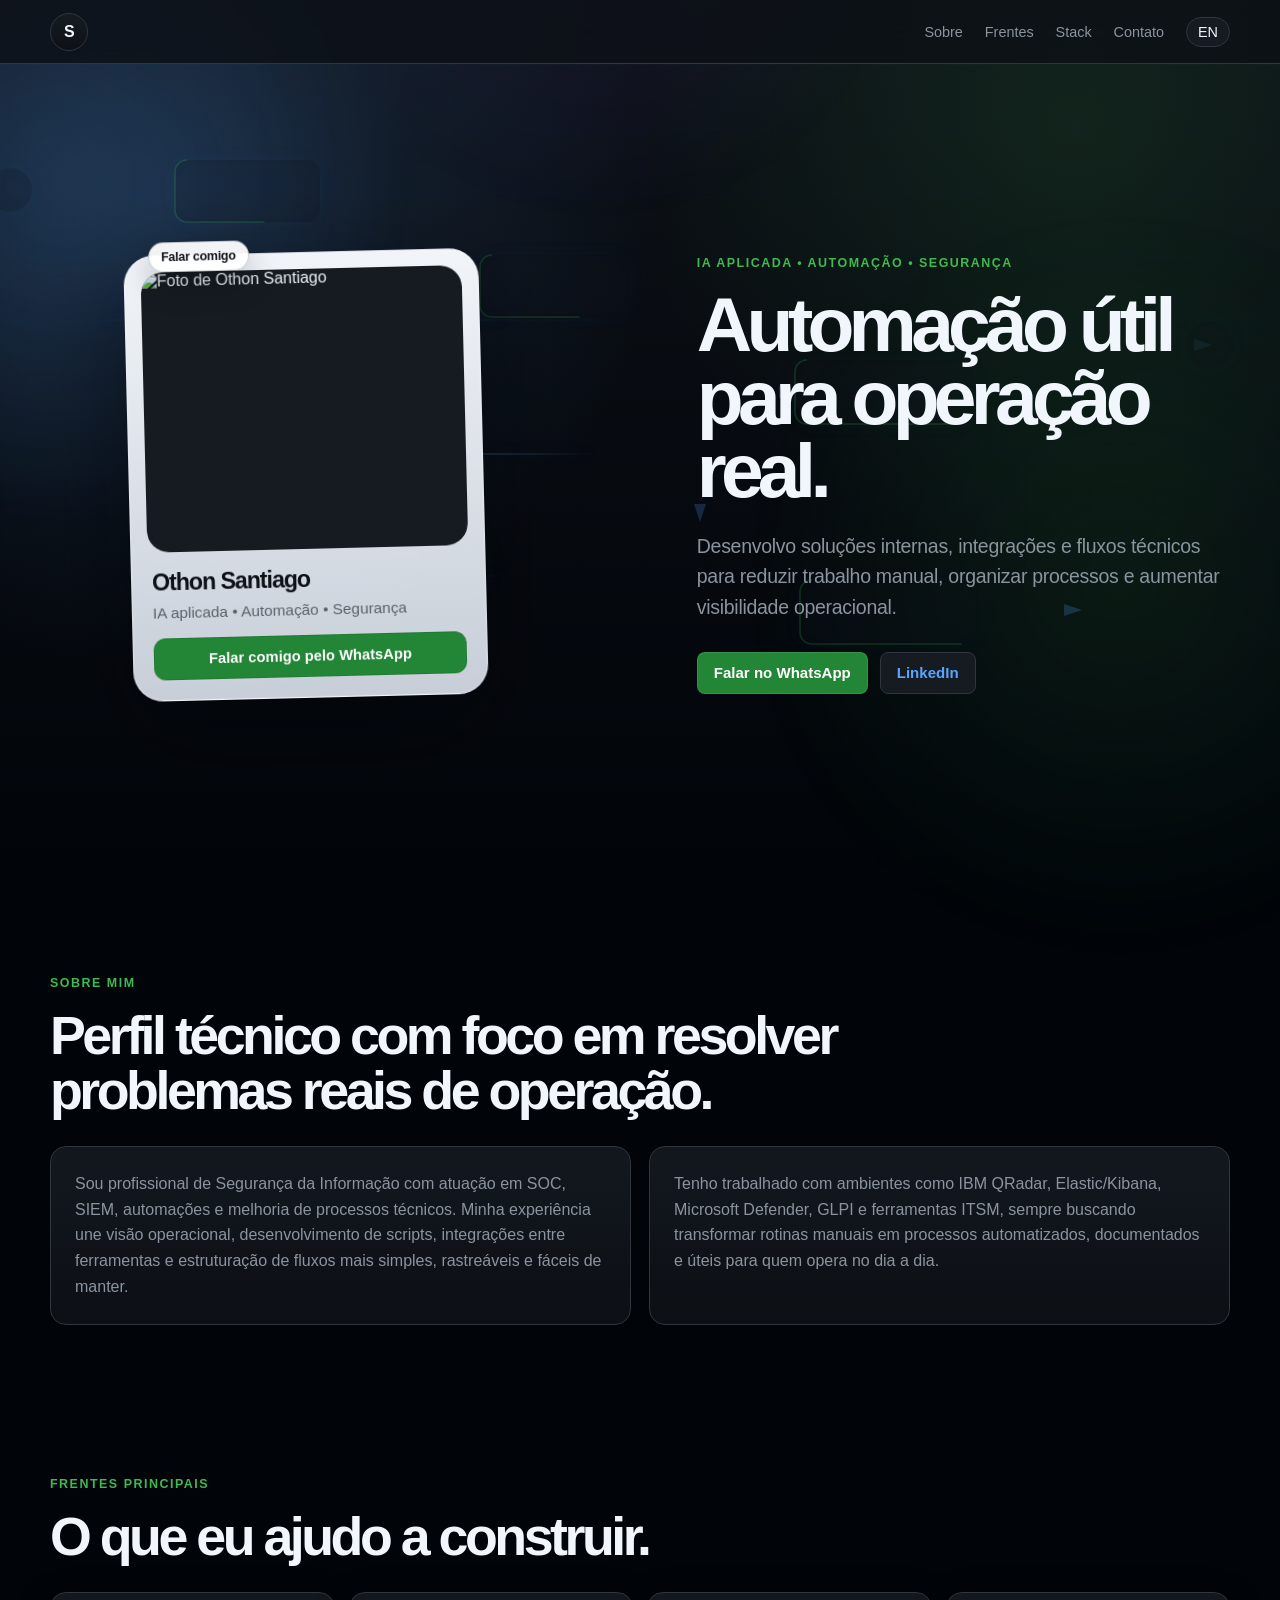
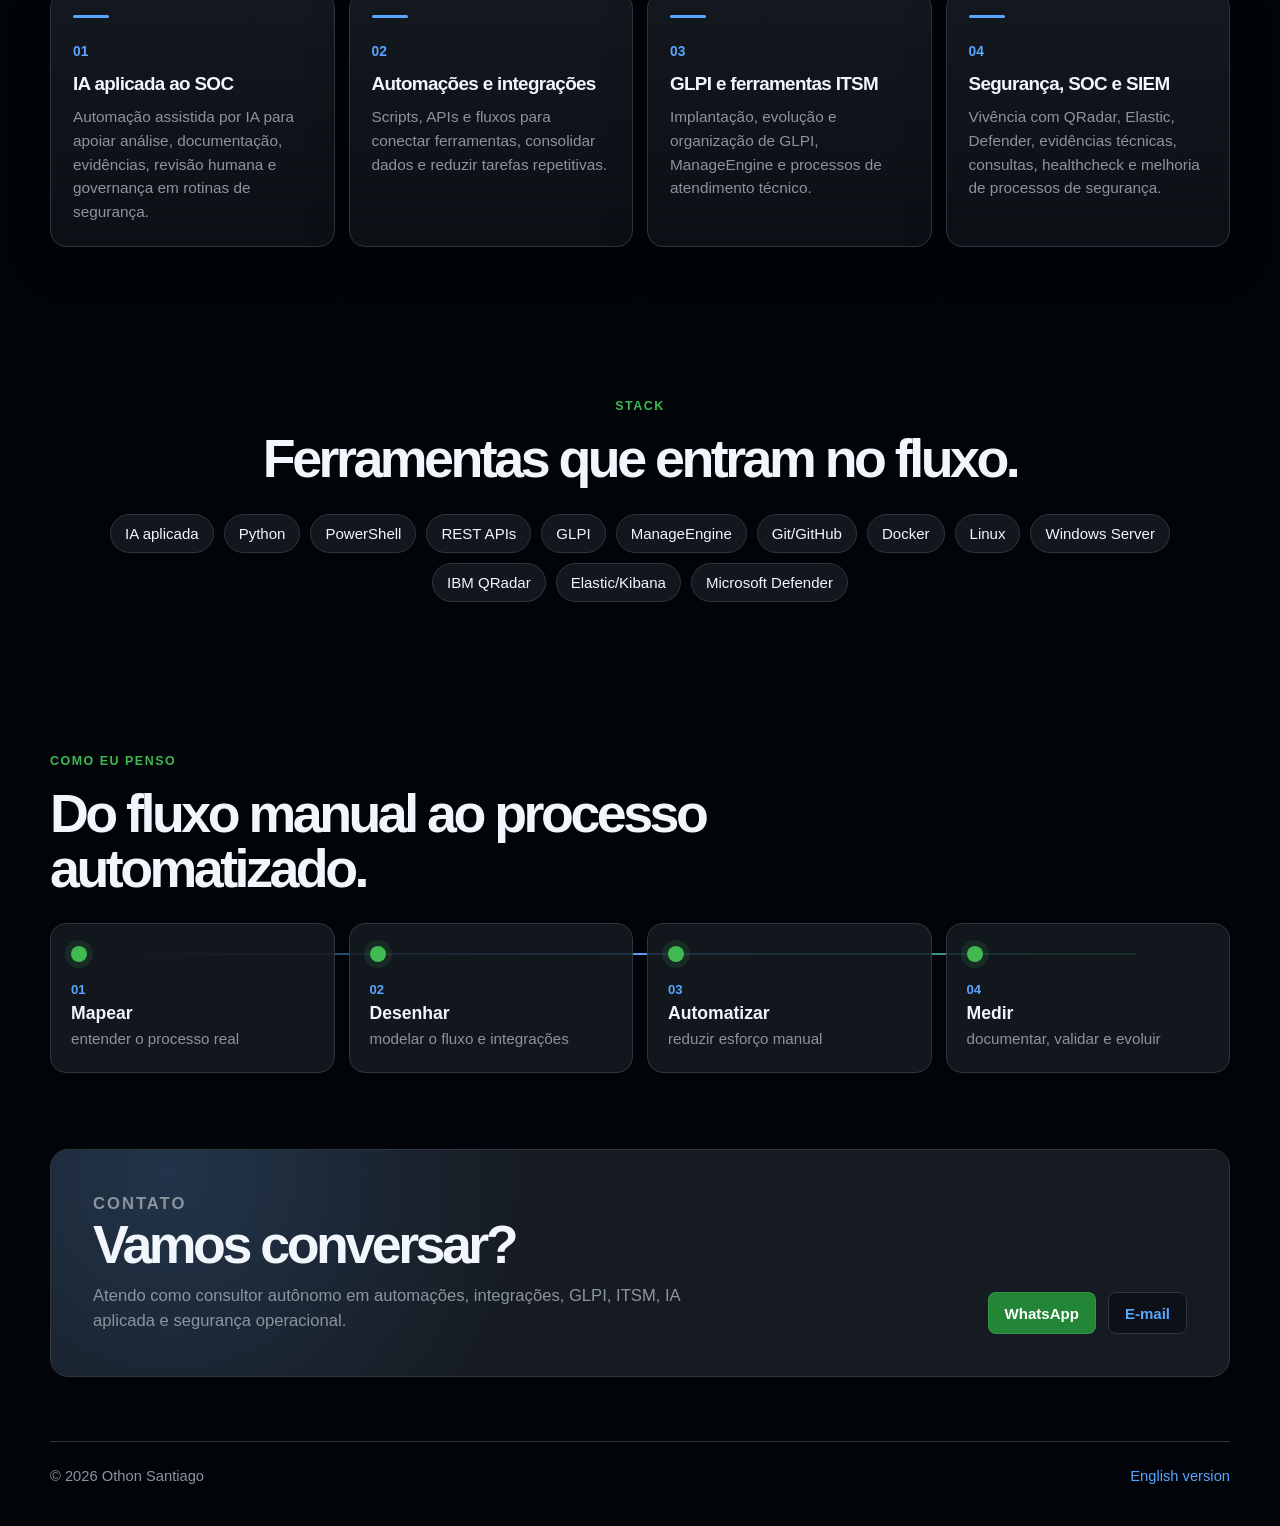
==== commit de0e540f: "Use public LinkedIn Brazil URL" ====
--- a/index.html
+++ b/index.html
@@ -92,7 +92,7 @@
         </p>
         <div class="hero-actions">
           <a class="button primary" href="https://wa.me/5519993564274?text=Ol%C3%A1%2C%20Othon.%20Vi%20seu%20portf%C3%B3lio%20e%20gostaria%20de%20conversar%20sobre%20automa%C3%A7%C3%B5es%2C%20integra%C3%A7%C3%B5es%20ou%20seguran%C3%A7a." target="_blank" rel="noopener noreferrer">Falar no WhatsApp</a>
-          <a class="button secondary" href="https://www.linkedin.com/in/othon-santiago/" target="_blank" rel="noopener noreferrer">LinkedIn</a>
+          <a class="button secondary" href="https://br.linkedin.com/in/othon-santiago" target="_blank" rel="noopener noreferrer">LinkedIn</a>
         </div>
       </div>
     </section>
@@ -195,4 +195,4 @@
     <a href="en.html">English version</a>
   </footer>
 </body>
-</html>
+</html>
--- a/overrides.css
+++ b/overrides.css
@@ -27,7 +27,7 @@
 }
 
 .profile-orb {
-  left: 50%;
+  left: 44%;
   right: auto;
   bottom: 50%;
   width: 355px;
@@ -132,12 +132,37 @@
   background: #2ea043;
 }
 
+.about-section {
+  padding: 76px 0;
+}
+
+.about-grid {
+  display: grid;
+  grid-template-columns: 1fr 1fr;
+  gap: 18px;
+}
+
+.about-grid p {
+  margin: 0;
+  padding: 24px;
+  border: 1px solid var(--line);
+  border-radius: 16px;
+  color: var(--muted);
+  background: linear-gradient(180deg, rgba(22, 27, 34, 0.86), rgba(13, 17, 23, 0.92));
+  font-size: 1rem;
+  line-height: 1.62;
+}
+
 @media (max-width: 1040px) {
   .profile-orb {
     left: 0;
     bottom: auto;
     top: 50%;
     transform: translateY(-50%) rotate(-1.2deg);
+  }
+
+  .about-grid {
+    grid-template-columns: 1fr;
   }
 }
 
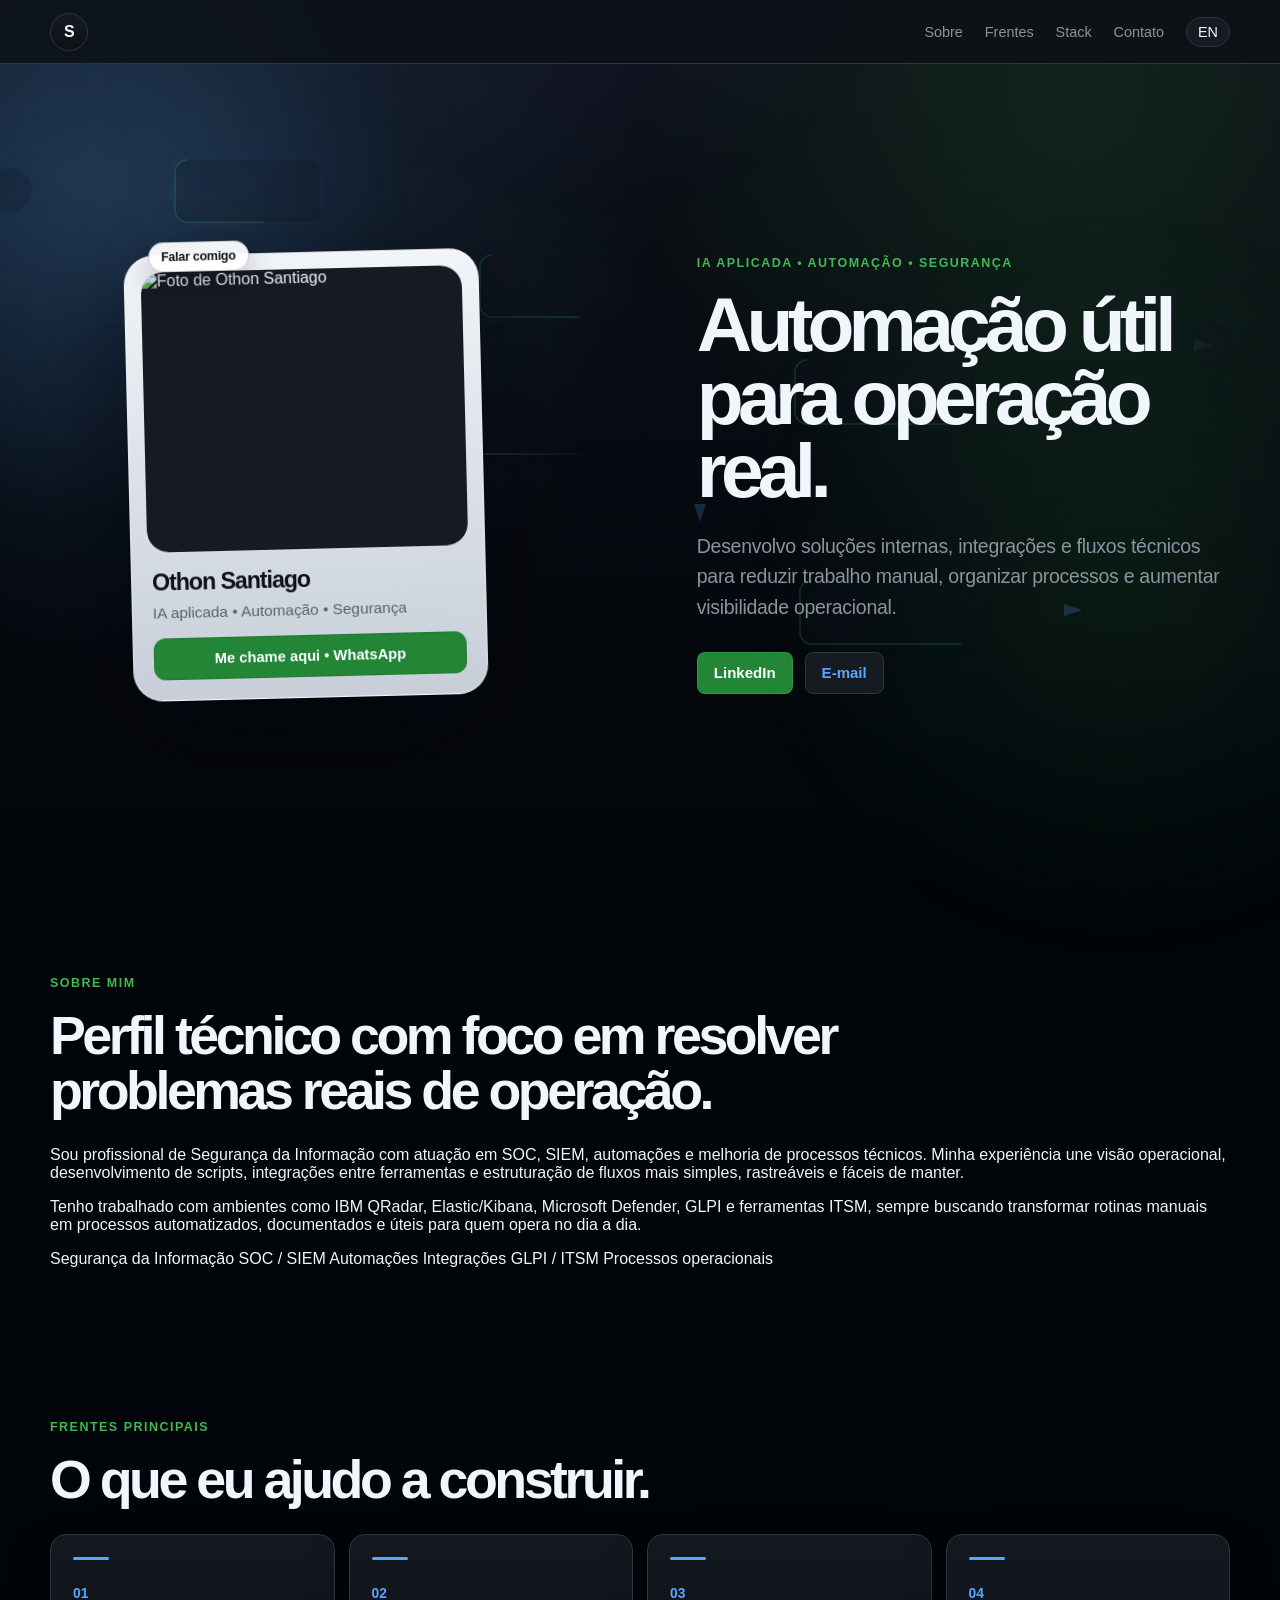
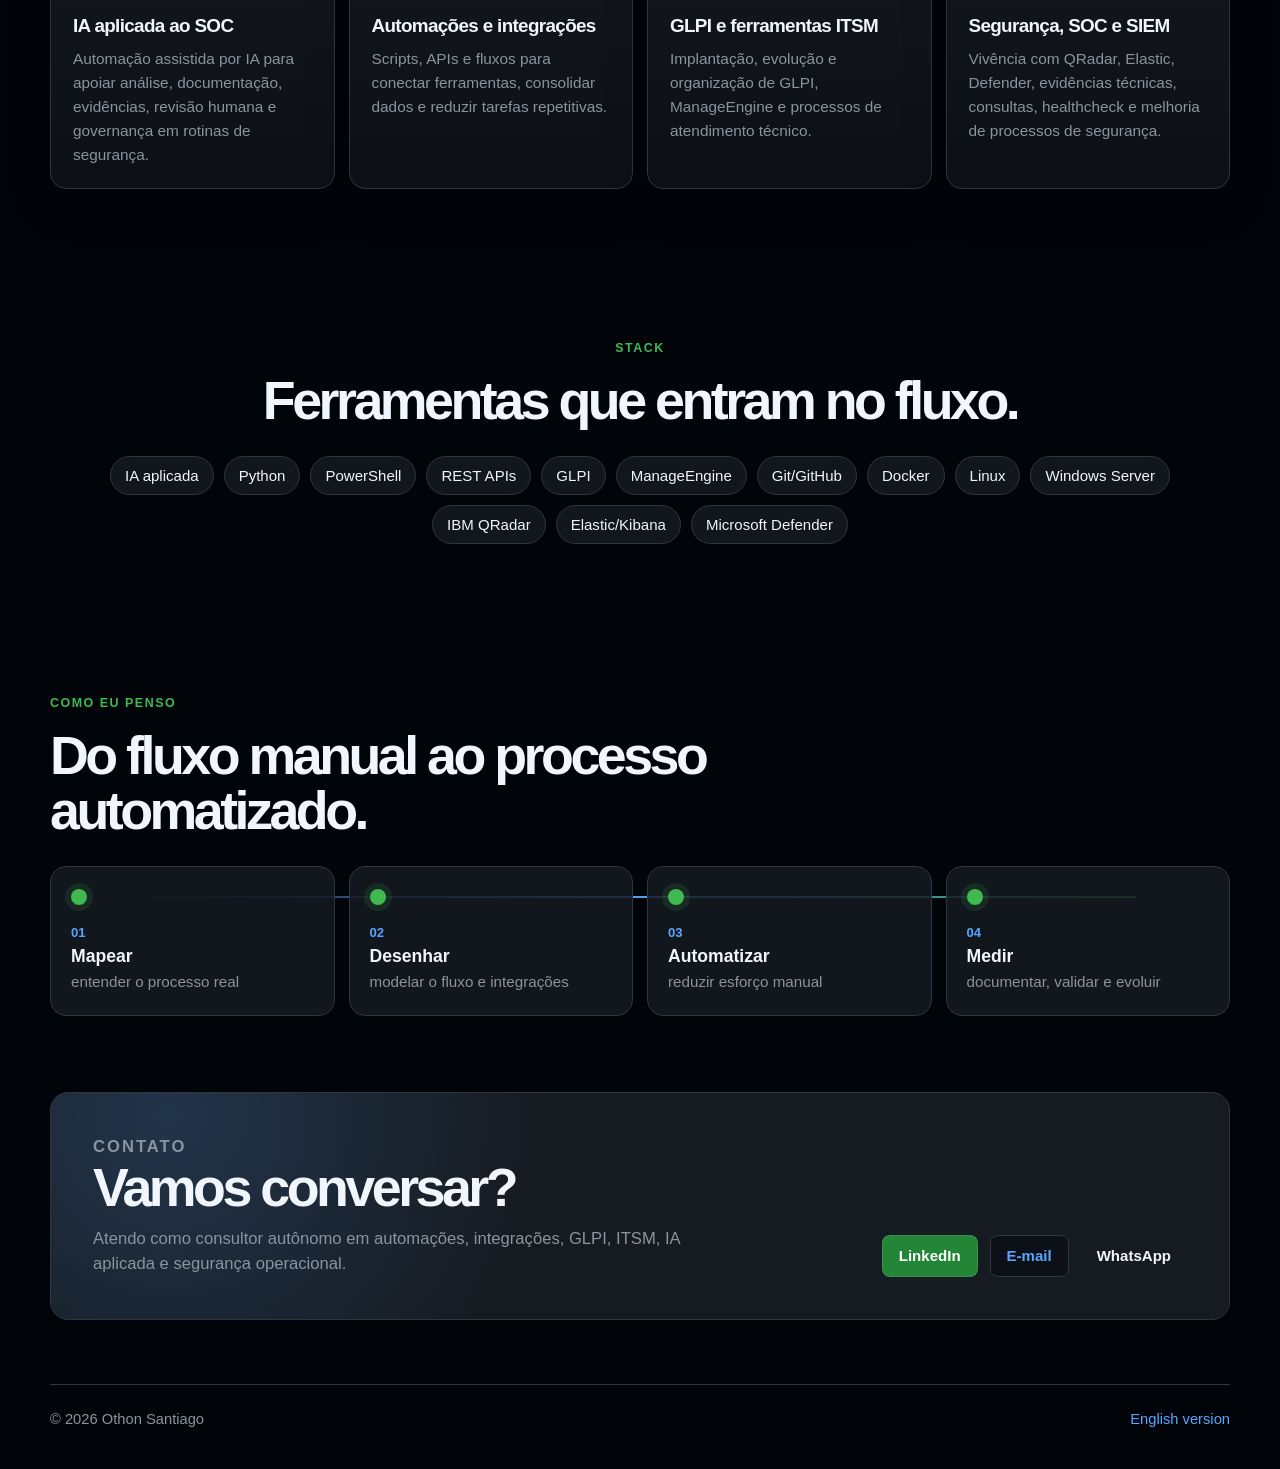
==== commit 9f7d3ef1: "Refine contact buttons and about layout" ====
--- a/index.html
+++ b/index.html
@@ -6,7 +6,7 @@
   <meta name="description" content="Othon Santiago - Desenvolvedor focado em IA aplicada, automação, segurança, integrações, ferramentas ITSM, GLPI e melhoria de processos operacionais." />
   <title>Othon Santiago | IA aplicada, Automação e Segurança</title>
   <link rel="stylesheet" href="style.css?v=bpm-motion-20260617" />
-  <link rel="stylesheet" href="overrides.css?v=polaroid-left-about-20260617" />
+  <link rel="stylesheet" href="overrides.css?v=identity-contact-about-20260617" />
 </head>
 <body>
   <div class="animated-bg" aria-hidden="true"></div>
@@ -79,7 +79,7 @@
           <div class="profile-copy">
             <strong>Othon Santiago</strong>
             <span>IA aplicada • Automação • Segurança</span>
-            <a class="profile-whatsapp" href="https://wa.me/5519993564274?text=Ol%C3%A1%2C%20Othon.%20Vi%20seu%20portf%C3%B3lio%20e%20gostaria%20de%20conversar%20sobre%20automa%C3%A7%C3%B5es%2C%20integra%C3%A7%C3%B5es%20ou%20seguran%C3%A7a." target="_blank" rel="noopener noreferrer">Falar comigo pelo WhatsApp</a>
+            <a class="profile-whatsapp" href="https://wa.me/5519993564274?text=Ol%C3%A1%2C%20Othon.%20Vi%20seu%20portf%C3%B3lio%20e%20gostaria%20de%20conversar%20sobre%20automa%C3%A7%C3%B5es%2C%20integra%C3%A7%C3%B5es%20ou%20seguran%C3%A7a." target="_blank" rel="noopener noreferrer">Me chame aqui • WhatsApp</a>
           </div>
         </div>
       </aside>
@@ -91,24 +91,36 @@
           Desenvolvo soluções internas, integrações e fluxos técnicos para reduzir trabalho manual, organizar processos e aumentar visibilidade operacional.
         </p>
         <div class="hero-actions">
-          <a class="button primary" href="https://wa.me/5519993564274?text=Ol%C3%A1%2C%20Othon.%20Vi%20seu%20portf%C3%B3lio%20e%20gostaria%20de%20conversar%20sobre%20automa%C3%A7%C3%B5es%2C%20integra%C3%A7%C3%B5es%20ou%20seguran%C3%A7a." target="_blank" rel="noopener noreferrer">Falar no WhatsApp</a>
-          <a class="button secondary" href="https://br.linkedin.com/in/othon-santiago" target="_blank" rel="noopener noreferrer">LinkedIn</a>
+          <a class="button primary" href="https://br.linkedin.com/in/othon-santiago" target="_blank" rel="noopener noreferrer">LinkedIn</a>
+          <a class="button secondary" href="mailto:othon_mateus@hotmail.com">E-mail</a>
         </div>
       </div>
     </section>
 
     <section id="sobre" class="about-section section-wide">
-      <div class="section-heading">
-        <p class="eyebrow">Sobre mim</p>
-        <h2>Perfil técnico com foco em resolver problemas reais de operação.</h2>
-      </div>
-      <div class="about-grid">
-        <p>
-          Sou profissional de Segurança da Informação com atuação em SOC, SIEM, automações e melhoria de processos técnicos. Minha experiência une visão operacional, desenvolvimento de scripts, integrações entre ferramentas e estruturação de fluxos mais simples, rastreáveis e fáceis de manter.
-        </p>
-        <p>
-          Tenho trabalhado com ambientes como IBM QRadar, Elastic/Kibana, Microsoft Defender, GLPI e ferramentas ITSM, sempre buscando transformar rotinas manuais em processos automatizados, documentados e úteis para quem opera no dia a dia.
-        </p>
+      <div class="about-layout">
+        <div class="section-heading about-heading">
+          <p class="eyebrow">Sobre mim</p>
+          <h2>Perfil técnico com foco em resolver problemas reais de operação.</h2>
+        </div>
+
+        <div class="about-panel">
+          <p class="about-lead">
+            Sou profissional de Segurança da Informação com atuação em SOC, SIEM, automações e melhoria de processos técnicos. Minha experiência une visão operacional, desenvolvimento de scripts, integrações entre ferramentas e estruturação de fluxos mais simples, rastreáveis e fáceis de manter.
+          </p>
+          <p>
+            Tenho trabalhado com ambientes como IBM QRadar, Elastic/Kibana, Microsoft Defender, GLPI e ferramentas ITSM, sempre buscando transformar rotinas manuais em processos automatizados, documentados e úteis para quem opera no dia a dia.
+          </p>
+
+          <div class="about-points">
+            <span>Segurança da Informação</span>
+            <span>SOC / SIEM</span>
+            <span>Automações</span>
+            <span>Integrações</span>
+            <span>GLPI / ITSM</span>
+            <span>Processos operacionais</span>
+          </div>
+        </div>
       </div>
     </section>
 
@@ -184,8 +196,9 @@
         <p>Atendo como consultor autônomo em automações, integrações, GLPI, ITSM, IA aplicada e segurança operacional.</p>
       </div>
       <div class="contact-actions">
-        <a class="button primary" href="https://wa.me/5519993564274?text=Ol%C3%A1%2C%20Othon.%20Vi%20seu%20portf%C3%B3lio%20e%20gostaria%20de%20conversar%20sobre%20automa%C3%A7%C3%B5es%2C%20integra%C3%A7%C3%B5es%20ou%20seguran%C3%A7a." target="_blank" rel="noopener noreferrer">WhatsApp</a>
+        <a class="button primary" href="https://br.linkedin.com/in/othon-santiago" target="_blank" rel="noopener noreferrer">LinkedIn</a>
         <a class="button secondary" href="mailto:othon_mateus@hotmail.com">E-mail</a>
+        <a class="button whatsapp" href="https://wa.me/5519993564274?text=Ol%C3%A1%2C%20Othon.%20Vi%20seu%20portf%C3%B3lio%20e%20gostaria%20de%20conversar%20sobre%20automa%C3%A7%C3%B5es%2C%20integra%C3%A7%C3%B5es%20ou%20seguran%C3%A7a." target="_blank" rel="noopener noreferrer">WhatsApp</a>
       </div>
     </section>
   </main>
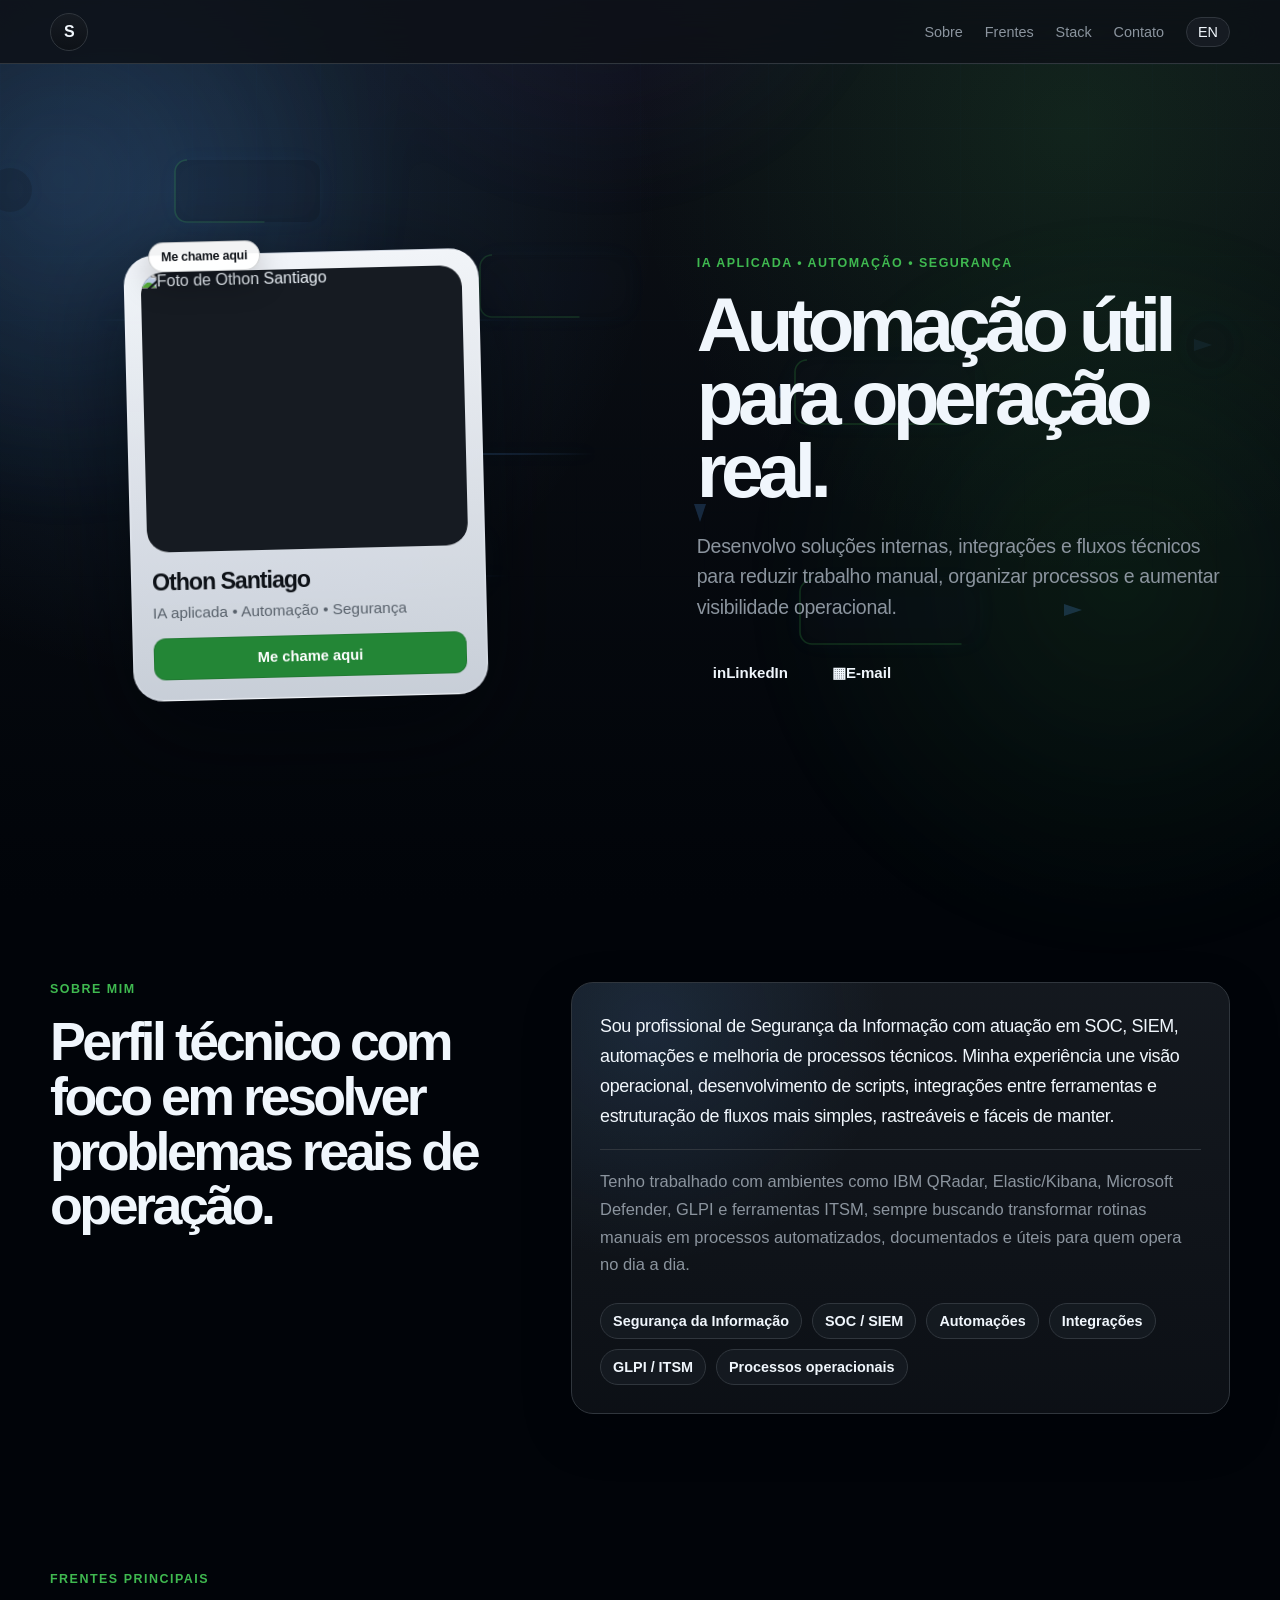
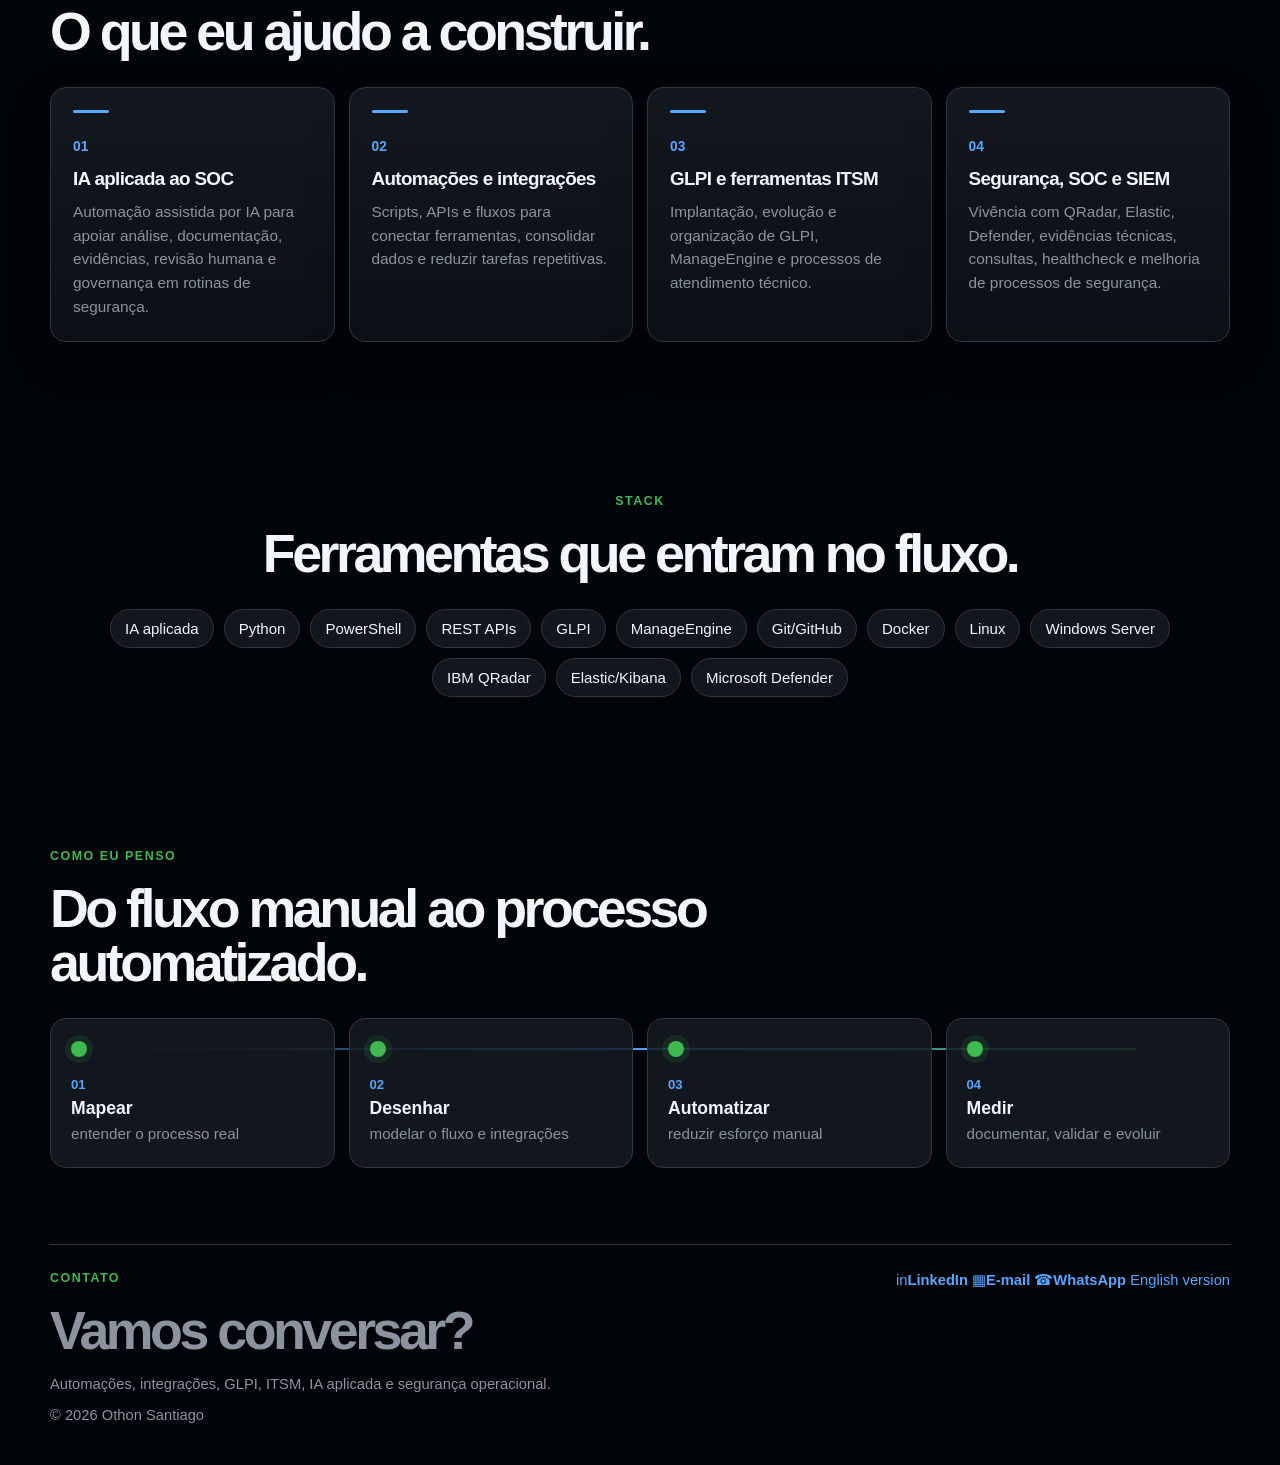
==== commit 7a1d8410: "Move contact links to footer and refine hero CTAs" ====
--- a/index.html
+++ b/index.html
@@ -6,7 +6,7 @@
   <meta name="description" content="Othon Santiago - Desenvolvedor focado em IA aplicada, automação, segurança, integrações, ferramentas ITSM, GLPI e melhoria de processos operacionais." />
   <title>Othon Santiago | IA aplicada, Automação e Segurança</title>
   <link rel="stylesheet" href="style.css?v=bpm-motion-20260617" />
-  <link rel="stylesheet" href="overrides.css?v=identity-contact-about-20260617" />
+  <link rel="stylesheet" href="overrides.css?v=footer-contact-20260617" />
 </head>
 <body>
   <div class="animated-bg" aria-hidden="true"></div>
@@ -79,7 +79,7 @@
           <div class="profile-copy">
             <strong>Othon Santiago</strong>
             <span>IA aplicada • Automação • Segurança</span>
-            <a class="profile-whatsapp" href="https://wa.me/5519993564274?text=Ol%C3%A1%2C%20Othon.%20Vi%20seu%20portf%C3%B3lio%20e%20gostaria%20de%20conversar%20sobre%20automa%C3%A7%C3%B5es%2C%20integra%C3%A7%C3%B5es%20ou%20seguran%C3%A7a." target="_blank" rel="noopener noreferrer">Me chame aqui • WhatsApp</a>
+            <a class="profile-whatsapp" href="https://wa.me/5519993564274?text=Ol%C3%A1%2C%20Othon.%20Vi%20seu%20portf%C3%B3lio%20e%20gostaria%20de%20conversar%20sobre%20automa%C3%A7%C3%B5es%2C%20integra%C3%A7%C3%B5es%20ou%20seguran%C3%A7a." target="_blank" rel="noopener noreferrer">Me chame aqui</a>
           </div>
         </div>
       </aside>
@@ -91,8 +91,8 @@
           Desenvolvo soluções internas, integrações e fluxos técnicos para reduzir trabalho manual, organizar processos e aumentar visibilidade operacional.
         </p>
         <div class="hero-actions">
-          <a class="button primary" href="https://br.linkedin.com/in/othon-santiago" target="_blank" rel="noopener noreferrer">LinkedIn</a>
-          <a class="button secondary" href="mailto:othon_mateus@hotmail.com">E-mail</a>
+          <a class="button linkedin" href="https://br.linkedin.com/in/othon-santiago" target="_blank" rel="noopener noreferrer"><span class="contact-icon linkedin-icon">in</span>LinkedIn</a>
+          <a class="button email" href="mailto:othon_mateus@hotmail.com"><span class="contact-icon microsoft-icon">▦</span>E-mail</a>
         </div>
       </div>
     </section>
@@ -188,24 +188,22 @@
         <article><span>04</span><strong>Medir</strong><p>documentar, validar e evoluir</p></article>
       </div>
     </section>
-
-    <section id="contato" class="contact section-wide">
-      <div>
-        <p class="eyebrow">Contato</p>
-        <h2>Vamos conversar?</h2>
-        <p>Atendo como consultor autônomo em automações, integrações, GLPI, ITSM, IA aplicada e segurança operacional.</p>
-      </div>
-      <div class="contact-actions">
-        <a class="button primary" href="https://br.linkedin.com/in/othon-santiago" target="_blank" rel="noopener noreferrer">LinkedIn</a>
-        <a class="button secondary" href="mailto:othon_mateus@hotmail.com">E-mail</a>
-        <a class="button whatsapp" href="https://wa.me/5519993564274?text=Ol%C3%A1%2C%20Othon.%20Vi%20seu%20portf%C3%B3lio%20e%20gostaria%20de%20conversar%20sobre%20automa%C3%A7%C3%B5es%2C%20integra%C3%A7%C3%B5es%20ou%20seguran%C3%A7a." target="_blank" rel="noopener noreferrer">WhatsApp</a>
-      </div>
-    </section>
   </main>
 
-  <footer class="footer">
-    <span>© 2026 Othon Santiago</span>
-    <a href="en.html">English version</a>
+  <footer id="contato" class="footer footer-contact">
+    <div class="footer-copy">
+      <p class="eyebrow">Contato</p>
+      <h2>Vamos conversar?</h2>
+      <p>Automações, integrações, GLPI, ITSM, IA aplicada e segurança operacional.</p>
+      <span>© 2026 Othon Santiago</span>
+    </div>
+
+    <div class="footer-actions" aria-label="Links de contato">
+      <a class="contact-link linkedin-link" href="https://br.linkedin.com/in/othon-santiago" target="_blank" rel="noopener noreferrer"><span class="contact-icon linkedin-icon">in</span><strong>LinkedIn</strong></a>
+      <a class="contact-link email-link" href="mailto:othon_mateus@hotmail.com"><span class="contact-icon microsoft-icon">▦</span><strong>E-mail</strong></a>
+      <a class="contact-link whatsapp-link" href="https://wa.me/5519993564274?text=Ol%C3%A1%2C%20Othon.%20Vi%20seu%20portf%C3%B3lio%20e%20gostaria%20de%20conversar%20sobre%20automa%C3%A7%C3%B5es%2C%20integra%C3%A7%C3%B5es%20ou%20seguran%C3%A7a." target="_blank" rel="noopener noreferrer"><span class="contact-icon whatsapp-icon">☎</span><strong>WhatsApp</strong></a>
+      <a class="footer-language" href="en.html">English version</a>
+    </div>
   </footer>
 </body>
 </html>
--- a/overrides.css
+++ b/overrides.css
@@ -48,7 +48,7 @@
 }
 
 .profile-orb::before {
-  content: "Falar comigo";
+  content: "Me chame aqui";
   position: absolute;
   top: -14px;
   left: 24px;
@@ -132,25 +132,80 @@
   background: #2ea043;
 }
 
+.button.whatsapp {
+  color: #ffffff;
+  background: #238636;
+  border: 1px solid rgba(240, 246, 252, 0.10);
+}
+
+.button.whatsapp:hover {
+  background: #2ea043;
+}
+
 .about-section {
-  padding: 76px 0;
+  padding: 82px 0;
+}
+
+.about-layout {
+  display: grid;
+  grid-template-columns: 0.85fr 1.15fr;
+  gap: 34px;
+  align-items: start;
+}
+
+.about-heading {
+  position: sticky;
+  top: 92px;
+}
+
+.about-panel {
+  padding: 28px;
+  border: 1px solid var(--line);
+  border-radius: 22px;
+  background:
+    radial-gradient(circle at 12% 10%, rgba(88, 166, 255, 0.12), transparent 34%),
+    linear-gradient(180deg, rgba(22, 27, 34, 0.90), rgba(13, 17, 23, 0.94));
+  box-shadow: 0 18px 50px rgba(1, 4, 9, 0.22);
+}
+
+.about-panel p {
+  margin: 0;
+  color: var(--muted);
+  font-size: 1.03rem;
+  line-height: 1.68;
+}
+
+.about-panel p + p {
+  margin-top: 18px;
+  padding-top: 18px;
+  border-top: 1px solid var(--line);
+}
+
+.about-lead {
+  color: var(--text) !important;
+  font-size: 1.12rem !important;
+  letter-spacing: -0.02em;
+}
+
+.about-points {
+  display: flex;
+  flex-wrap: wrap;
+  gap: 10px;
+  margin-top: 24px;
+}
+
+.about-points span {
+  padding: 9px 12px;
+  border: 1px solid var(--line);
+  border-radius: 999px;
+  color: var(--text);
+  background: rgba(22, 27, 34, 0.86);
+  font-size: 0.9rem;
+  font-weight: 700;
 }
 
 .about-grid {
-  display: grid;
-  grid-template-columns: 1fr 1fr;
-  gap: 18px;
-}
-
-.about-grid p {
-  margin: 0;
-  padding: 24px;
-  border: 1px solid var(--line);
-  border-radius: 16px;
-  color: var(--muted);
-  background: linear-gradient(180deg, rgba(22, 27, 34, 0.86), rgba(13, 17, 23, 0.92));
-  font-size: 1rem;
-  line-height: 1.62;
+  display: none;
 }
 
 @media (max-width: 1040px) {
@@ -161,8 +216,12 @@
     transform: translateY(-50%) rotate(-1.2deg);
   }
 
-  .about-grid {
+  .about-layout {
     grid-template-columns: 1fr;
+  }
+
+  .about-heading {
+    position: static;
   }
 }
 
@@ -190,4 +249,8 @@
   .profile-copy span {
     max-width: none;
   }
-}
+
+  .about-panel {
+    padding: 22px;
+  }
+}
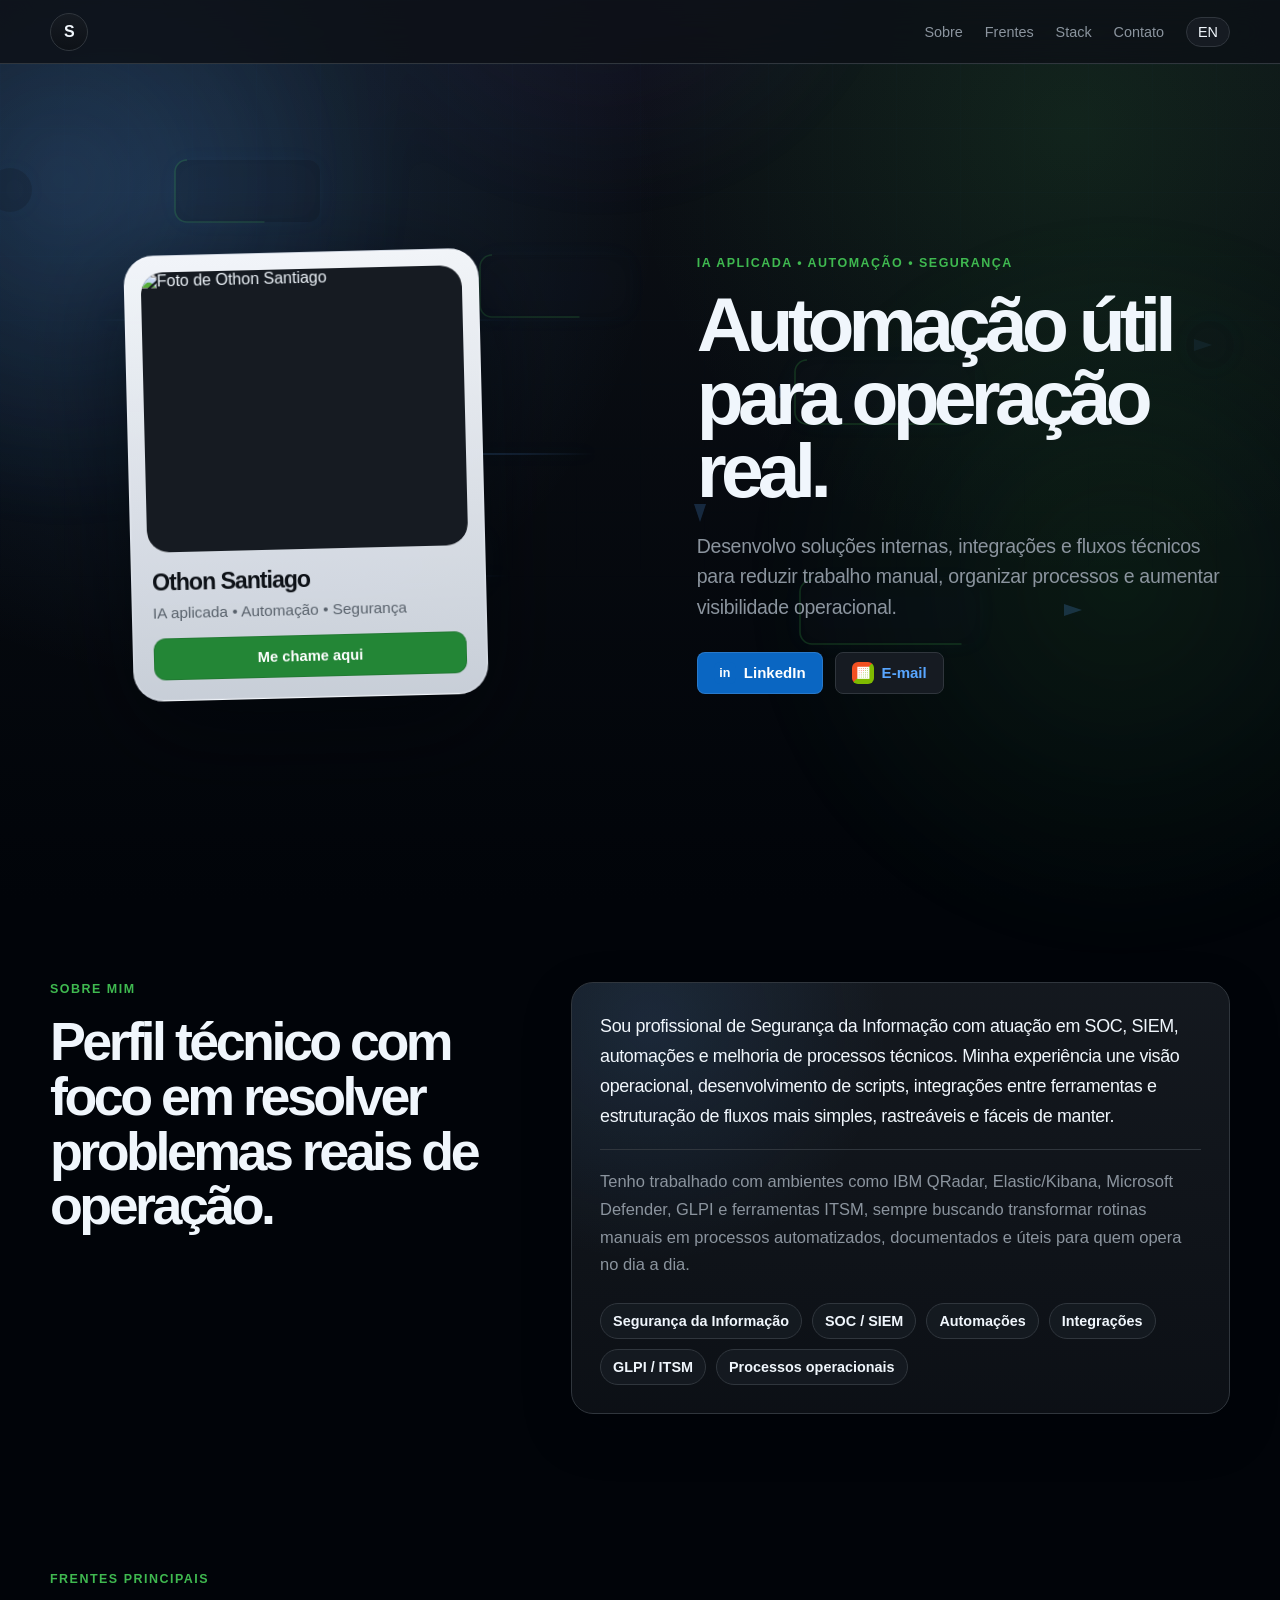
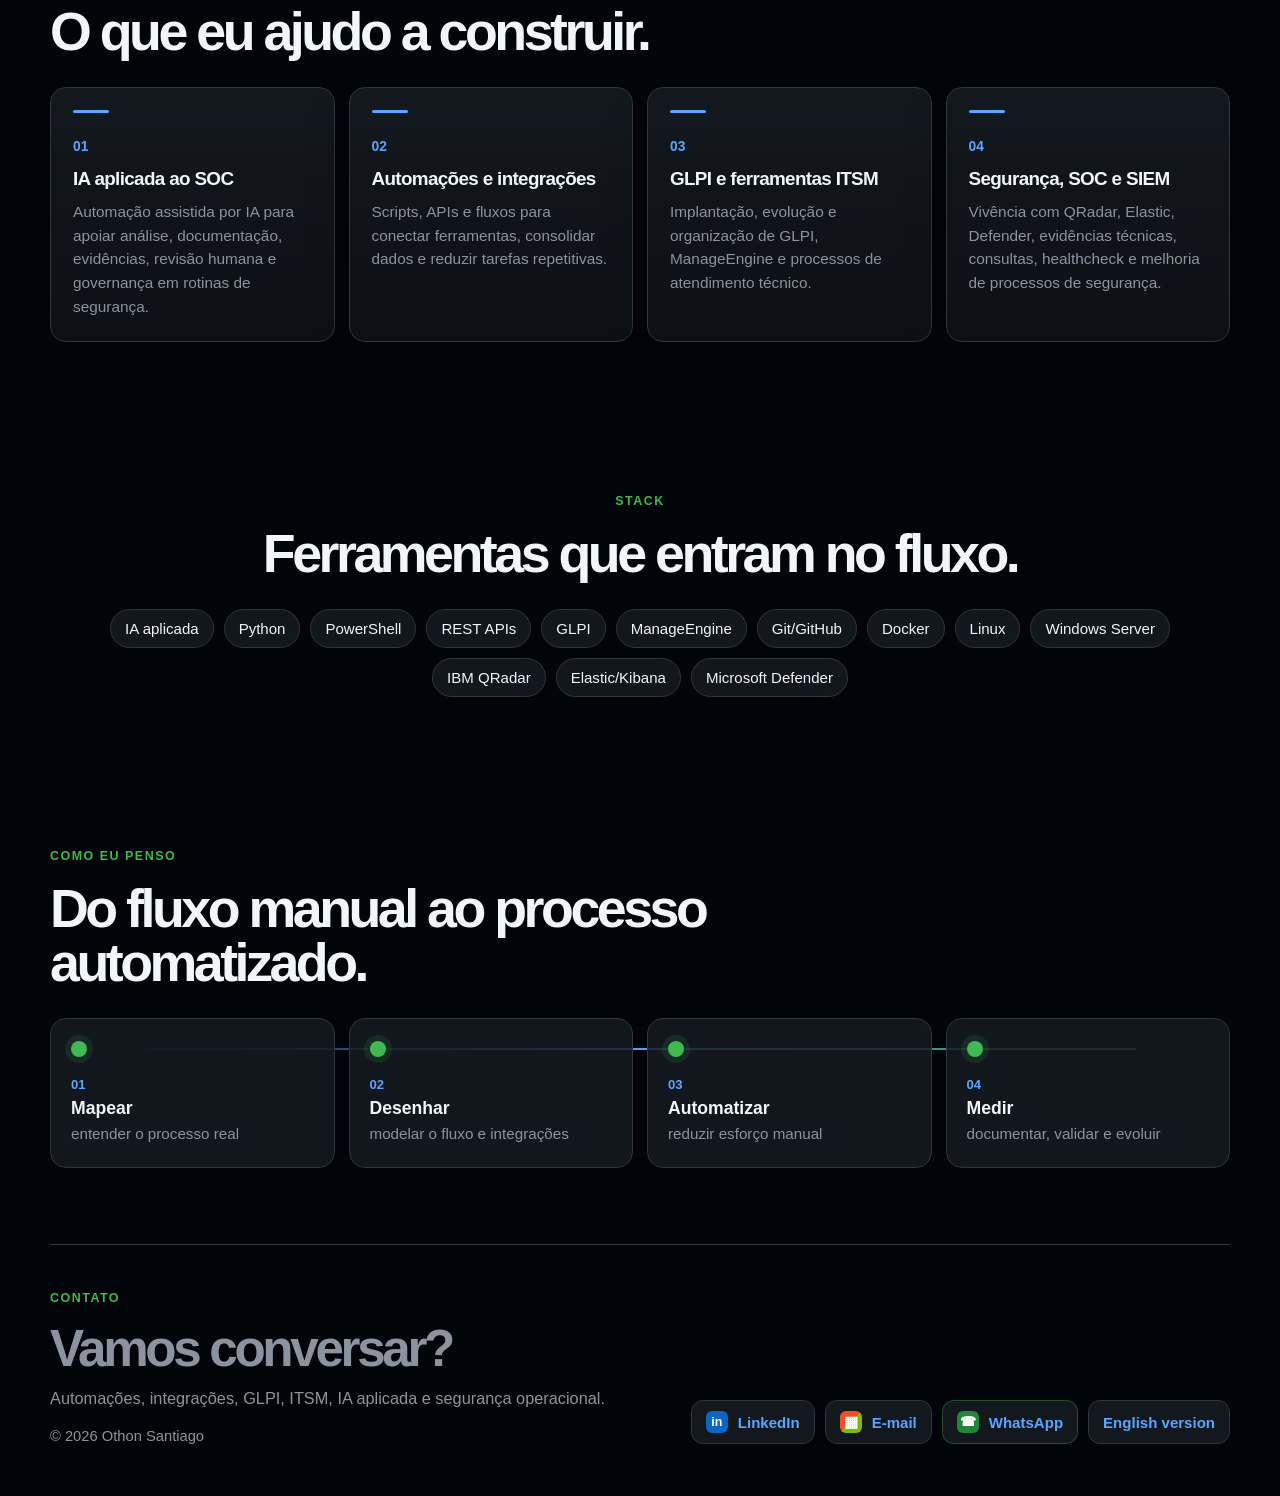
==== commit 8d023876: "Refresh header cache" ====
--- a/index.html
+++ b/index.html
@@ -6,7 +6,7 @@
   <meta name="description" content="Othon Santiago - Desenvolvedor focado em IA aplicada, automação, segurança, integrações, ferramentas ITSM, GLPI e melhoria de processos operacionais." />
   <title>Othon Santiago | IA aplicada, Automação e Segurança</title>
   <link rel="stylesheet" href="style.css?v=bpm-motion-20260617" />
-  <link rel="stylesheet" href="overrides.css?v=footer-contact-20260617" />
+  <link rel="stylesheet" href="overrides.css?v=header-en-20260617" />
 </head>
 <body>
   <div class="animated-bg" aria-hidden="true"></div>
--- a/overrides.css
+++ b/overrides.css
@@ -48,19 +48,7 @@
 }
 
 .profile-orb::before {
-  content: "Me chame aqui";
-  position: absolute;
-  top: -14px;
-  left: 24px;
-  padding: 7px 12px;
-  border: 1px solid rgba(48, 54, 61, 0.26);
-  border-radius: 999px;
-  color: #0d1117;
-  background: rgba(255, 255, 255, 0.94);
-  font-size: 0.78rem;
-  font-weight: 900;
-  letter-spacing: -0.02em;
-  box-shadow: 0 12px 30px rgba(1, 4, 9, 0.25);
+  display: none;
 }
 
 .profile-photo-link {
@@ -132,14 +120,53 @@
   background: #2ea043;
 }
 
-.button.whatsapp {
+.button.linkedin {
   color: #ffffff;
+  background: #0a66c2;
+  border: 1px solid rgba(255, 255, 255, 0.12);
+}
+
+.button.linkedin:hover {
+  background: #0b72d9;
+}
+
+.button.email {
+  color: var(--accent);
+  background: var(--surface-solid);
+  border: 1px solid var(--line);
+}
+
+.button.linkedin,
+.button.email {
+  gap: 8px;
+}
+
+.contact-icon {
+  width: 22px;
+  height: 22px;
+  display: inline-flex;
+  align-items: center;
+  justify-content: center;
+  border-radius: 6px;
+  color: #fff;
+  font-size: 0.78rem;
+  font-weight: 900;
+  line-height: 1;
+}
+
+.linkedin-icon {
+  background: #0a66c2;
+  font-family: Arial, sans-serif;
+}
+
+.microsoft-icon {
+  background: linear-gradient(135deg, #f25022 0 50%, #7fba00 50% 100%);
+  font-size: 0.92rem;
+}
+
+.whatsapp-icon {
   background: #238636;
-  border: 1px solid rgba(240, 246, 252, 0.10);
-}
-
-.button.whatsapp:hover {
-  background: #2ea043;
+  font-size: 0.82rem;
 }
 
 .about-section {
@@ -208,6 +235,69 @@
   display: none;
 }
 
+.footer-contact {
+  width: min(1180px, calc(100% - 48px));
+  margin: 0 auto;
+  padding: 46px 0 52px;
+  display: grid;
+  grid-template-columns: 1fr auto;
+  gap: 28px;
+  align-items: end;
+  border-top: 1px solid var(--line);
+}
+
+.footer-copy h2 {
+  margin-bottom: 10px;
+  font-size: clamp(2rem, 4vw, 3.2rem);
+}
+
+.footer-copy p:not(.eyebrow) {
+  max-width: 620px;
+  margin-bottom: 18px;
+  color: var(--muted);
+  font-size: 1.02rem;
+  line-height: 1.5;
+}
+
+.footer-copy span {
+  color: var(--muted);
+  font-size: 0.92rem;
+}
+
+.footer-actions {
+  display: flex;
+  flex-wrap: wrap;
+  justify-content: flex-end;
+  gap: 10px;
+}
+
+.contact-link,
+.footer-language {
+  min-height: 44px;
+  display: inline-flex;
+  align-items: center;
+  gap: 10px;
+  padding: 0 14px;
+  border: 1px solid var(--line);
+  border-radius: 12px;
+  color: var(--text);
+  background: rgba(22, 27, 34, 0.88);
+  font-size: 0.94rem;
+  font-weight: 800;
+  transition: transform 0.2s ease, border-color 0.2s ease, background 0.2s ease;
+}
+
+.contact-link:hover,
+.footer-language:hover {
+  transform: translateY(-1px);
+  border-color: rgba(88, 166, 255, 0.48);
+  background: rgba(22, 27, 34, 1);
+}
+
+.whatsapp-link {
+  border-color: rgba(63, 185, 80, 0.34);
+}
+
 @media (max-width: 1040px) {
   .profile-orb {
     left: 0;
@@ -216,12 +306,17 @@
     transform: translateY(-50%) rotate(-1.2deg);
   }
 
-  .about-layout {
+  .about-layout,
+  .footer-contact {
     grid-template-columns: 1fr;
   }
 
   .about-heading {
     position: static;
+  }
+
+  .footer-actions {
+    justify-content: flex-start;
   }
 }
 
@@ -253,4 +348,8 @@
   .about-panel {
     padding: 22px;
   }
+
+  .footer-contact {
+    width: min(100% - 32px, 1180px);
+  }
 }
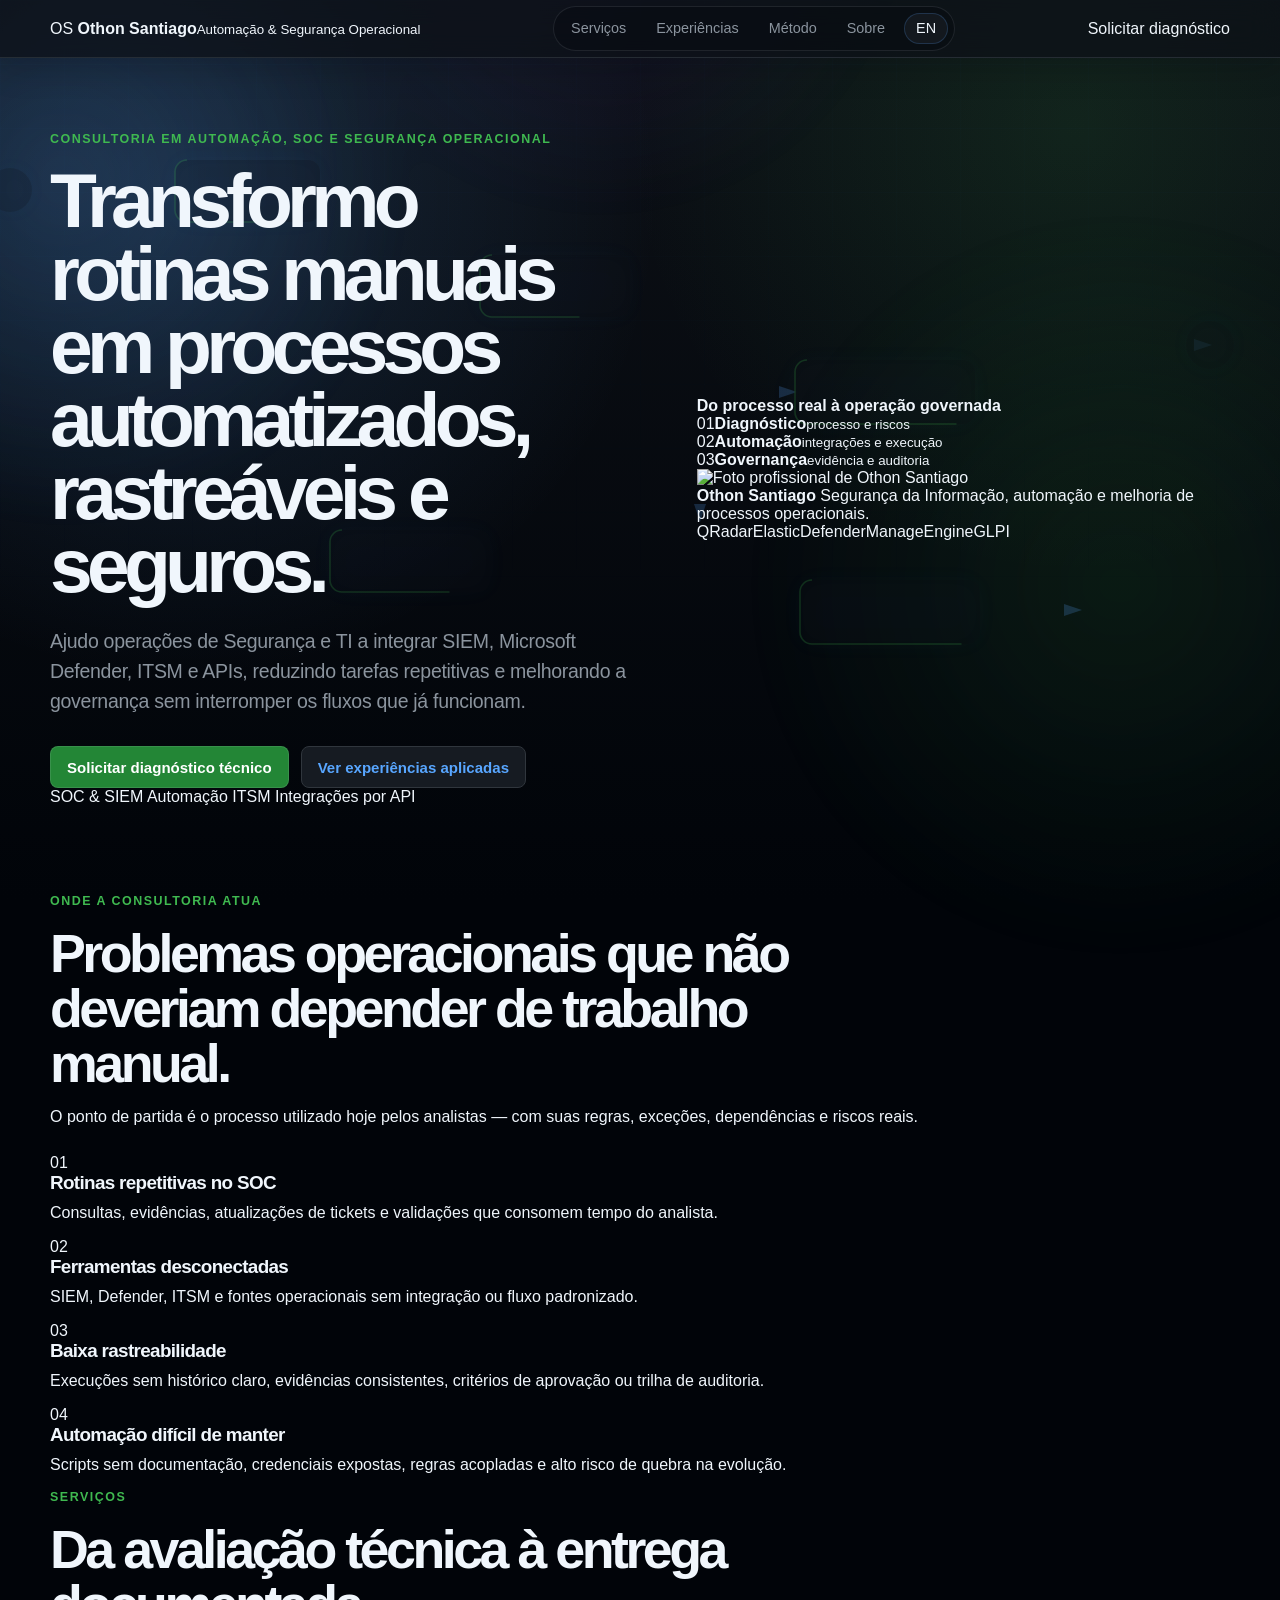
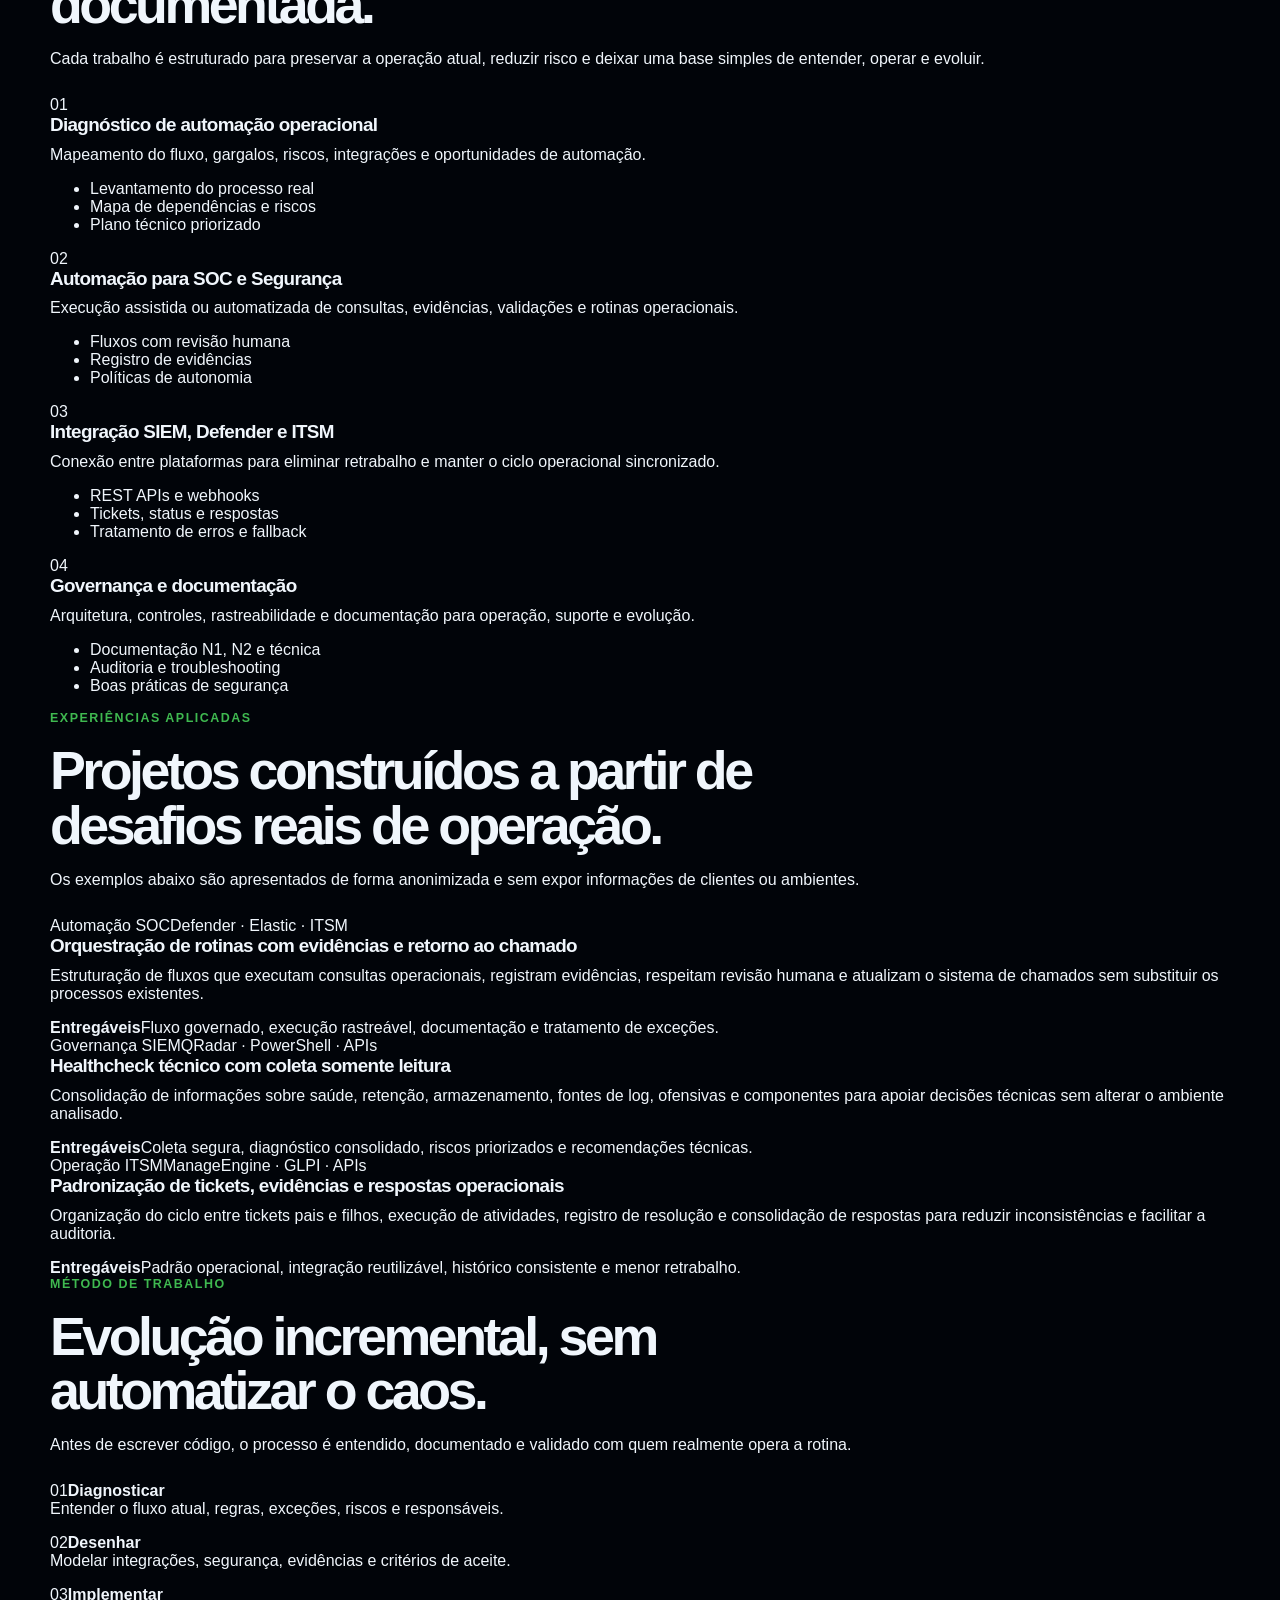
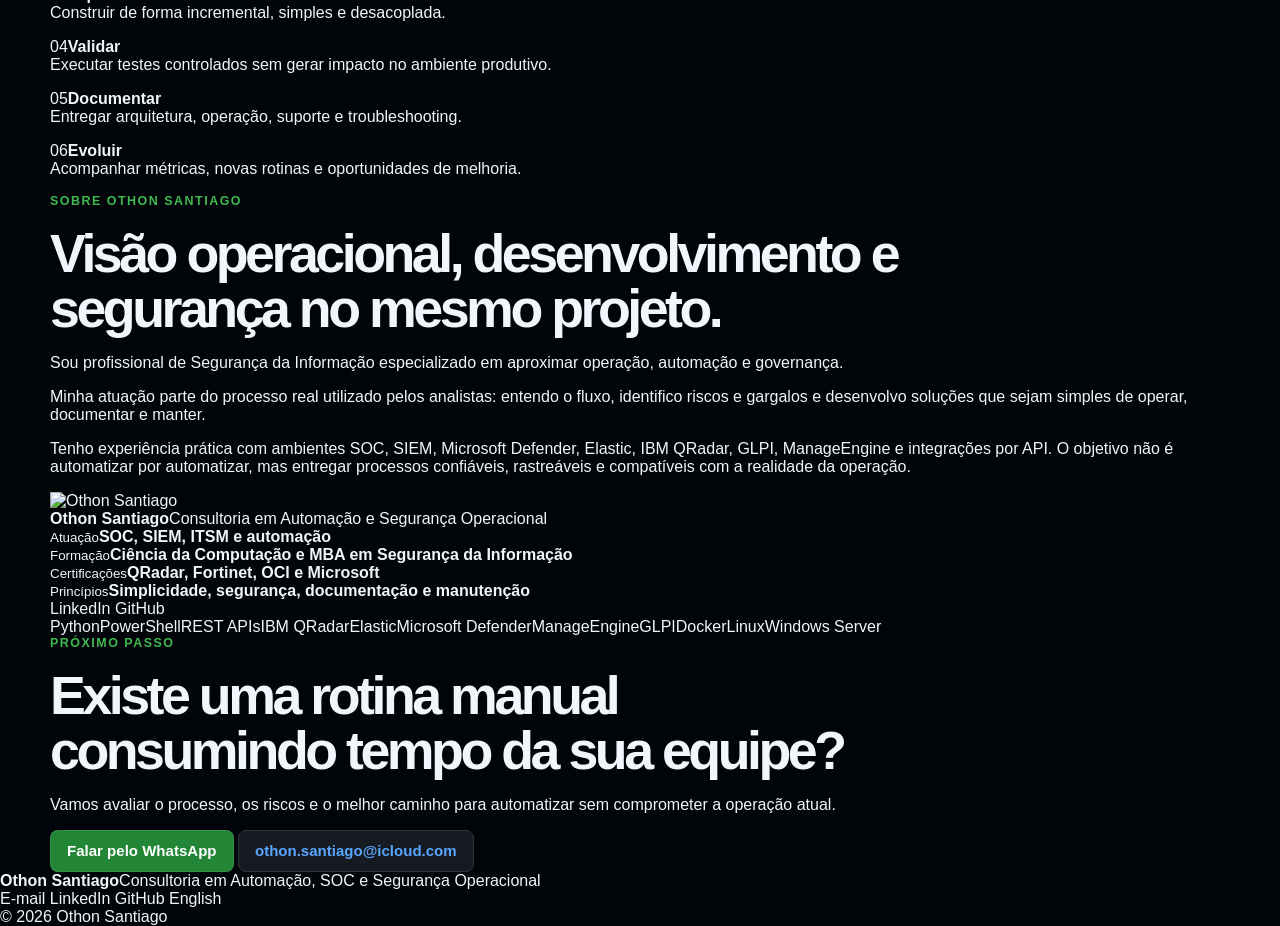
==== commit ae0dd98d: "feat: reposicionar página principal como consultoria profissional" ====
--- a/index.html
+++ b/index.html
@@ -3,10 +3,32 @@
 <head>
   <meta charset="UTF-8" />
   <meta name="viewport" content="width=device-width, initial-scale=1.0" />
-  <meta name="description" content="Othon Santiago - Desenvolvedor focado em IA aplicada, automação, segurança, integrações, ferramentas ITSM, GLPI e melhoria de processos operacionais." />
-  <title>Othon Santiago | IA aplicada, Automação e Segurança</title>
+  <meta name="description" content="Consultoria em automação de operações SOC e TI, integrações entre SIEM, Microsoft Defender, ITSM e APIs, com foco em governança, rastreabilidade e redução de tarefas manuais." />
+  <meta name="author" content="Othon Santiago" />
+  <meta name="theme-color" content="#0d1117" />
+
+  <title>Othon Santiago | Consultoria em Automação, SOC e Segurança</title>
+  <link rel="canonical" href="https://othonsantiago.github.io/" />
+  <link rel="alternate" hreflang="pt-BR" href="https://othonsantiago.github.io/" />
+  <link rel="alternate" hreflang="en" href="https://othonsantiago.github.io/en.html" />
+  <link rel="alternate" hreflang="x-default" href="https://othonsantiago.github.io/" />
+
+  <meta property="og:type" content="website" />
+  <meta property="og:locale" content="pt_BR" />
+  <meta property="og:title" content="Othon Santiago | Consultoria em Automação, SOC e Segurança" />
+  <meta property="og:description" content="Automação e integração para operações de Segurança e TI mais eficientes, rastreáveis e fáceis de manter." />
+  <meta property="og:url" content="https://othonsantiago.github.io/" />
+  <meta property="og:image" content="https://othonsantiago.github.io/assets/linkedin-cover.jpg" />
+  <meta property="og:image:alt" content="Othon Santiago — Automação, SOC e Segurança Operacional" />
+
+  <meta name="twitter:card" content="summary_large_image" />
+  <meta name="twitter:title" content="Othon Santiago | Consultoria em Automação, SOC e Segurança" />
+  <meta name="twitter:description" content="Automação e integração para operações de Segurança e TI mais eficientes, rastreáveis e fáceis de manter." />
+  <meta name="twitter:image" content="https://othonsantiago.github.io/assets/linkedin-cover.jpg" />
+
   <link rel="stylesheet" href="style.css?v=bpm-motion-20260617" />
   <link rel="stylesheet" href="overrides.css?v=header-en-20260617" />
+  <link rel="stylesheet" href="consultant.css?v=consultoria-20260622" />
 </head>
 <body>
   <div class="animated-bg" aria-hidden="true"></div>
@@ -18,192 +40,263 @@
         <path d="M0,0 L0,6 L9,3 z" />
       </marker>
     </defs>
-
     <path class="flow-line flow-a" d="M90 190 H255 C310 190 310 285 365 285 H560 C620 285 620 392 680 392 H875" />
     <path class="flow-line flow-b" d="M230 560 H410 C470 560 470 470 530 470 H760 C820 470 820 610 880 610 H1160" />
     <path class="flow-line flow-c" d="M710 155 V250 C710 315 780 315 780 380 V520" />
     <path class="flow-line flow-d" d="M1030 245 H1180 C1235 245 1235 345 1290 345" />
-
-    <g class="bpm-node node-1">
-      <circle cx="90" cy="190" r="22" />
-      <text x="90" y="195">START</text>
-    </g>
-    <g class="bpm-node node-2">
-      <rect x="255" y="160" width="145" height="62" rx="12" />
-      <text x="327" y="196">API</text>
-    </g>
-    <g class="bpm-node node-3">
-      <rect x="560" y="255" width="150" height="62" rx="12" />
-      <text x="635" y="291">IA</text>
-    </g>
-    <g class="bpm-node node-4">
-      <rect x="875" y="360" width="180" height="64" rx="12" />
-      <text x="965" y="397">ITSM</text>
-    </g>
-    <g class="bpm-node node-5">
-      <rect x="410" y="530" width="160" height="62" rx="12" />
-      <text x="490" y="566">SIEM</text>
-    </g>
-    <g class="bpm-node node-6">
-      <rect x="880" y="580" width="180" height="64" rx="12" />
-      <text x="970" y="617">EVIDÊNCIA</text>
-    </g>
-    <g class="bpm-node node-7">
-      <circle cx="1290" cy="345" r="24" />
-      <text x="1290" y="350">OK</text>
-    </g>
+    <g class="bpm-node node-1"><circle cx="90" cy="190" r="22" /><text x="90" y="195">START</text></g>
+    <g class="bpm-node node-2"><rect x="255" y="160" width="145" height="62" rx="12" /><text x="327" y="196">API</text></g>
+    <g class="bpm-node node-3"><rect x="560" y="255" width="150" height="62" rx="12" /><text x="635" y="291">IA</text></g>
+    <g class="bpm-node node-4"><rect x="875" y="360" width="180" height="64" rx="12" /><text x="965" y="397">ITSM</text></g>
+    <g class="bpm-node node-5"><rect x="410" y="530" width="160" height="62" rx="12" /><text x="490" y="566">SIEM</text></g>
+    <g class="bpm-node node-6"><rect x="880" y="580" width="180" height="64" rx="12" /><text x="970" y="617">EVIDÊNCIA</text></g>
+    <g class="bpm-node node-7"><circle cx="1290" cy="345" r="24" /><text x="1290" y="350">OK</text></g>
   </svg>
 
-  <header class="site-header">
-    <a class="brand" href="index.html" aria-label="Othon Santiago">S</a>
-    <nav class="nav-links" aria-label="Navegação principal">
+  <header class="site-header consultant-header">
+    <a class="consultant-brand" href="#inicio" aria-label="Othon Santiago — início">
+      <span class="brand-mark">OS</span>
+      <span class="brand-text"><strong>Othon Santiago</strong><small>Automação &amp; Segurança Operacional</small></span>
+    </a>
+
+    <nav class="nav-links consultant-nav" aria-label="Navegação principal">
+      <a href="#servicos">Serviços</a>
+      <a href="#casos">Experiências</a>
+      <a href="#metodo">Método</a>
       <a href="#sobre">Sobre</a>
-      <a href="#frentes">Frentes</a>
-      <a href="#stack">Stack</a>
-      <a href="#contato">Contato</a>
-      <a class="language-link" href="en.html">EN</a>
+      <a class="language-link" href="en.html" lang="en">EN</a>
     </nav>
+
+    <a class="header-cta" href="https://wa.me/5519993564274?text=Ol%C3%A1%2C%20Othon.%20Gostaria%20de%20avaliar%20uma%20rotina%20de%20Seguran%C3%A7a%20ou%20TI%20que%20atualmente%20%C3%A9%20executada%20de%20forma%20manual." target="_blank" rel="noopener noreferrer">Solicitar diagnóstico</a>
   </header>
 
-  <main>
-    <section class="hero section-wide">
-      <aside class="visual-stage" aria-label="Perfil profissional de Othon Santiago">
-        <img class="cover-stage" src="assets/linkedin-cover.jpg?v=2" alt="Capa profissional de Othon Santiago" />
-        <div class="stage-flow" aria-hidden="true">
-          <span></span><span></span><span></span>
-        </div>
-        <div class="profile-orb">
-          <a class="profile-photo-link" href="https://wa.me/5519993564274?text=Ol%C3%A1%2C%20Othon.%20Vi%20seu%20portf%C3%B3lio%20e%20gostaria%20de%20conversar%20sobre%20automa%C3%A7%C3%B5es%2C%20integra%C3%A7%C3%B5es%20ou%20seguran%C3%A7a." target="_blank" rel="noopener noreferrer" aria-label="Falar com Othon pelo WhatsApp">
-            <img class="profile-photo" src="https://avatars.githubusercontent.com/u/42503621?v=4" alt="Foto de Othon Santiago" />
-          </a>
-          <div class="profile-copy">
-            <strong>Othon Santiago</strong>
-            <span>IA aplicada • Automação • Segurança</span>
-            <a class="profile-whatsapp" href="https://wa.me/5519993564274?text=Ol%C3%A1%2C%20Othon.%20Vi%20seu%20portf%C3%B3lio%20e%20gostaria%20de%20conversar%20sobre%20automa%C3%A7%C3%B5es%2C%20integra%C3%A7%C3%B5es%20ou%20seguran%C3%A7a." target="_blank" rel="noopener noreferrer">Me chame aqui</a>
-          </div>
-        </div>
-      </aside>
-
+  <main id="inicio">
+    <section class="hero consultant-hero section-wide">
       <div class="hero-copy">
-        <p class="eyebrow">IA aplicada • Automação • Segurança</p>
-        <h1>Automação útil para operação real.</h1>
+        <p class="eyebrow">Consultoria em automação, SOC e segurança operacional</p>
+        <h1>Transformo rotinas manuais em processos automatizados, rastreáveis e seguros.</h1>
         <p class="lead">
-          Desenvolvo soluções internas, integrações e fluxos técnicos para reduzir trabalho manual, organizar processos e aumentar visibilidade operacional.
+          Ajudo operações de Segurança e TI a integrar SIEM, Microsoft Defender, ITSM e APIs, reduzindo tarefas repetitivas e melhorando a governança sem interromper os fluxos que já funcionam.
         </p>
         <div class="hero-actions">
-          <a class="button linkedin" href="https://br.linkedin.com/in/othon-santiago" target="_blank" rel="noopener noreferrer"><span class="contact-icon linkedin-icon">in</span>LinkedIn</a>
-          <a class="button email" href="mailto:othon_mateus@hotmail.com"><span class="contact-icon microsoft-icon">▦</span>E-mail</a>
-        </div>
-      </div>
-    </section>
-
-    <section id="sobre" class="about-section section-wide">
-      <div class="about-layout">
-        <div class="section-heading about-heading">
-          <p class="eyebrow">Sobre mim</p>
-          <h2>Perfil técnico com foco em resolver problemas reais de operação.</h2>
-        </div>
-
-        <div class="about-panel">
-          <p class="about-lead">
-            Sou profissional de Segurança da Informação com atuação em SOC, SIEM, automações e melhoria de processos técnicos. Minha experiência une visão operacional, desenvolvimento de scripts, integrações entre ferramentas e estruturação de fluxos mais simples, rastreáveis e fáceis de manter.
-          </p>
-          <p>
-            Tenho trabalhado com ambientes como IBM QRadar, Elastic/Kibana, Microsoft Defender, GLPI e ferramentas ITSM, sempre buscando transformar rotinas manuais em processos automatizados, documentados e úteis para quem opera no dia a dia.
-          </p>
-
-          <div class="about-points">
-            <span>Segurança da Informação</span>
-            <span>SOC / SIEM</span>
-            <span>Automações</span>
-            <span>Integrações</span>
-            <span>GLPI / ITSM</span>
-            <span>Processos operacionais</span>
+          <a class="button primary consultant-primary" href="https://wa.me/5519993564274?text=Ol%C3%A1%2C%20Othon.%20Gostaria%20de%20avaliar%20uma%20rotina%20de%20Seguran%C3%A7a%20ou%20TI%20que%20atualmente%20%C3%A9%20executada%20de%20forma%20manual." target="_blank" rel="noopener noreferrer">Solicitar diagnóstico técnico</a>
+          <a class="button secondary consultant-secondary" href="#casos">Ver experiências aplicadas</a>
+        </div>
+        <div class="hero-proof" aria-label="Áreas de especialidade">
+          <span>SOC &amp; SIEM</span>
+          <span>Automação</span>
+          <span>ITSM</span>
+          <span>Integrações por API</span>
+        </div>
+      </div>
+
+      <aside class="consulting-stage" aria-label="Modelo de atuação de Othon Santiago">
+        <div class="stage-topline">
+          <span class="status-dot" aria-hidden="true"></span>
+          <strong>Do processo real à operação governada</strong>
+        </div>
+
+        <div class="consulting-flow" aria-hidden="true">
+          <div class="flow-step"><span>01</span><strong>Diagnóstico</strong><small>processo e riscos</small></div>
+          <div class="flow-connector"></div>
+          <div class="flow-step"><span>02</span><strong>Automação</strong><small>integrações e execução</small></div>
+          <div class="flow-connector"></div>
+          <div class="flow-step"><span>03</span><strong>Governança</strong><small>evidência e auditoria</small></div>
+        </div>
+
+        <div class="consultant-profile-card">
+          <img src="https://avatars.githubusercontent.com/u/42503621?v=4" alt="Foto profissional de Othon Santiago" />
+          <div>
+            <strong>Othon Santiago</strong>
+            <span>Segurança da Informação, automação e melhoria de processos operacionais.</span>
           </div>
         </div>
-      </div>
-    </section>
-
-    <section id="frentes" class="section-wide work-section">
-      <div class="section-heading">
-        <p class="eyebrow">Frentes principais</p>
-        <h2>O que eu ajudo a construir.</h2>
-      </div>
-
-      <div class="work-grid">
-        <article class="work-card">
-          <span class="number">01</span>
-          <h3>IA aplicada ao SOC</h3>
-          <p>Automação assistida por IA para apoiar análise, documentação, evidências, revisão humana e governança em rotinas de segurança.</p>
-        </article>
-        <article class="work-card">
-          <span class="number">02</span>
-          <h3>Automações e integrações</h3>
-          <p>Scripts, APIs e fluxos para conectar ferramentas, consolidar dados e reduzir tarefas repetitivas.</p>
-        </article>
-        <article class="work-card">
-          <span class="number">03</span>
-          <h3>GLPI e ferramentas ITSM</h3>
-          <p>Implantação, evolução e organização de GLPI, ManageEngine e processos de atendimento técnico.</p>
-        </article>
-        <article class="work-card">
-          <span class="number">04</span>
-          <h3>Segurança, SOC e SIEM</h3>
-          <p>Vivência com QRadar, Elastic, Defender, evidências técnicas, consultas, healthcheck e melhoria de processos de segurança.</p>
-        </article>
-      </div>
-    </section>
-
-    <section id="stack" class="section-wide stack-section">
-      <div class="section-heading center">
-        <p class="eyebrow">Stack</p>
-        <h2>Ferramentas que entram no fluxo.</h2>
-      </div>
-      <div class="stack-grid">
-        <span>IA aplicada</span>
-        <span>Python</span>
-        <span>PowerShell</span>
-        <span>REST APIs</span>
-        <span>GLPI</span>
-        <span>ManageEngine</span>
-        <span>Git/GitHub</span>
-        <span>Docker</span>
-        <span>Linux</span>
-        <span>Windows Server</span>
-        <span>IBM QRadar</span>
-        <span>Elastic/Kibana</span>
-        <span>Microsoft Defender</span>
-      </div>
-    </section>
-
-    <section class="process section-wide">
-      <div class="section-heading">
-        <p class="eyebrow">Como eu penso</p>
-        <h2>Do fluxo manual ao processo automatizado.</h2>
-      </div>
-      <div class="process-timeline">
-        <article><span>01</span><strong>Mapear</strong><p>entender o processo real</p></article>
-        <article><span>02</span><strong>Desenhar</strong><p>modelar o fluxo e integrações</p></article>
-        <article><span>03</span><strong>Automatizar</strong><p>reduzir esforço manual</p></article>
-        <article><span>04</span><strong>Medir</strong><p>documentar, validar e evoluir</p></article>
+
+        <div class="stage-tags" aria-label="Tecnologias principais">
+          <span>QRadar</span><span>Elastic</span><span>Defender</span><span>ManageEngine</span><span>GLPI</span>
+        </div>
+      </aside>
+    </section>
+
+    <section id="problemas" class="section-wide consulting-section">
+      <div class="section-heading consulting-heading">
+        <p class="eyebrow">Onde a consultoria atua</p>
+        <h2>Problemas operacionais que não deveriam depender de trabalho manual.</h2>
+        <p>O ponto de partida é o processo utilizado hoje pelos analistas — com suas regras, exceções, dependências e riscos reais.</p>
+      </div>
+
+      <div class="problem-grid">
+        <article class="problem-card"><span>01</span><h3>Rotinas repetitivas no SOC</h3><p>Consultas, evidências, atualizações de tickets e validações que consomem tempo do analista.</p></article>
+        <article class="problem-card"><span>02</span><h3>Ferramentas desconectadas</h3><p>SIEM, Defender, ITSM e fontes operacionais sem integração ou fluxo padronizado.</p></article>
+        <article class="problem-card"><span>03</span><h3>Baixa rastreabilidade</h3><p>Execuções sem histórico claro, evidências consistentes, critérios de aprovação ou trilha de auditoria.</p></article>
+        <article class="problem-card"><span>04</span><h3>Automação difícil de manter</h3><p>Scripts sem documentação, credenciais expostas, regras acopladas e alto risco de quebra na evolução.</p></article>
+      </div>
+    </section>
+
+    <section id="servicos" class="section-wide consulting-section">
+      <div class="section-heading consulting-heading split-heading">
+        <div>
+          <p class="eyebrow">Serviços</p>
+          <h2>Da avaliação técnica à entrega documentada.</h2>
+        </div>
+        <p>Cada trabalho é estruturado para preservar a operação atual, reduzir risco e deixar uma base simples de entender, operar e evoluir.</p>
+      </div>
+
+      <div class="service-grid">
+        <article class="service-card">
+          <span class="service-number">01</span>
+          <h3>Diagnóstico de automação operacional</h3>
+          <p>Mapeamento do fluxo, gargalos, riscos, integrações e oportunidades de automação.</p>
+          <ul><li>Levantamento do processo real</li><li>Mapa de dependências e riscos</li><li>Plano técnico priorizado</li></ul>
+        </article>
+        <article class="service-card">
+          <span class="service-number">02</span>
+          <h3>Automação para SOC e Segurança</h3>
+          <p>Execução assistida ou automatizada de consultas, evidências, validações e rotinas operacionais.</p>
+          <ul><li>Fluxos com revisão humana</li><li>Registro de evidências</li><li>Políticas de autonomia</li></ul>
+        </article>
+        <article class="service-card">
+          <span class="service-number">03</span>
+          <h3>Integração SIEM, Defender e ITSM</h3>
+          <p>Conexão entre plataformas para eliminar retrabalho e manter o ciclo operacional sincronizado.</p>
+          <ul><li>REST APIs e webhooks</li><li>Tickets, status e respostas</li><li>Tratamento de erros e fallback</li></ul>
+        </article>
+        <article class="service-card">
+          <span class="service-number">04</span>
+          <h3>Governança e documentação</h3>
+          <p>Arquitetura, controles, rastreabilidade e documentação para operação, suporte e evolução.</p>
+          <ul><li>Documentação N1, N2 e técnica</li><li>Auditoria e troubleshooting</li><li>Boas práticas de segurança</li></ul>
+        </article>
+      </div>
+    </section>
+
+    <section id="casos" class="section-wide consulting-section">
+      <div class="section-heading consulting-heading">
+        <p class="eyebrow">Experiências aplicadas</p>
+        <h2>Projetos construídos a partir de desafios reais de operação.</h2>
+        <p>Os exemplos abaixo são apresentados de forma anonimizada e sem expor informações de clientes ou ambientes.</p>
+      </div>
+
+      <div class="case-grid">
+        <article class="case-card">
+          <div class="case-meta"><span>Automação SOC</span><span>Defender · Elastic · ITSM</span></div>
+          <h3>Orquestração de rotinas com evidências e retorno ao chamado</h3>
+          <p>Estruturação de fluxos que executam consultas operacionais, registram evidências, respeitam revisão humana e atualizam o sistema de chamados sem substituir os processos existentes.</p>
+          <div class="case-outcome"><strong>Entregáveis</strong><span>Fluxo governado, execução rastreável, documentação e tratamento de exceções.</span></div>
+        </article>
+
+        <article class="case-card">
+          <div class="case-meta"><span>Governança SIEM</span><span>QRadar · PowerShell · APIs</span></div>
+          <h3>Healthcheck técnico com coleta somente leitura</h3>
+          <p>Consolidação de informações sobre saúde, retenção, armazenamento, fontes de log, ofensivas e componentes para apoiar decisões técnicas sem alterar o ambiente analisado.</p>
+          <div class="case-outcome"><strong>Entregáveis</strong><span>Coleta segura, diagnóstico consolidado, riscos priorizados e recomendações técnicas.</span></div>
+        </article>
+
+        <article class="case-card">
+          <div class="case-meta"><span>Operação ITSM</span><span>ManageEngine · GLPI · APIs</span></div>
+          <h3>Padronização de tickets, evidências e respostas operacionais</h3>
+          <p>Organização do ciclo entre tickets pais e filhos, execução de atividades, registro de resolução e consolidação de respostas para reduzir inconsistências e facilitar a auditoria.</p>
+          <div class="case-outcome"><strong>Entregáveis</strong><span>Padrão operacional, integração reutilizável, histórico consistente e menor retrabalho.</span></div>
+        </article>
+      </div>
+    </section>
+
+    <section id="metodo" class="section-wide consulting-section">
+      <div class="section-heading consulting-heading">
+        <p class="eyebrow">Método de trabalho</p>
+        <h2>Evolução incremental, sem automatizar o caos.</h2>
+        <p>Antes de escrever código, o processo é entendido, documentado e validado com quem realmente opera a rotina.</p>
+      </div>
+
+      <div class="method-grid">
+        <article><span>01</span><strong>Diagnosticar</strong><p>Entender o fluxo atual, regras, exceções, riscos e responsáveis.</p></article>
+        <article><span>02</span><strong>Desenhar</strong><p>Modelar integrações, segurança, evidências e critérios de aceite.</p></article>
+        <article><span>03</span><strong>Implementar</strong><p>Construir de forma incremental, simples e desacoplada.</p></article>
+        <article><span>04</span><strong>Validar</strong><p>Executar testes controlados sem gerar impacto no ambiente produtivo.</p></article>
+        <article><span>05</span><strong>Documentar</strong><p>Entregar arquitetura, operação, suporte e troubleshooting.</p></article>
+        <article><span>06</span><strong>Evoluir</strong><p>Acompanhar métricas, novas rotinas e oportunidades de melhoria.</p></article>
+      </div>
+    </section>
+
+    <section id="sobre" class="section-wide consulting-section about-consultant">
+      <div class="about-consultant-copy">
+        <p class="eyebrow">Sobre Othon Santiago</p>
+        <h2>Visão operacional, desenvolvimento e segurança no mesmo projeto.</h2>
+        <p class="about-highlight">Sou profissional de Segurança da Informação especializado em aproximar operação, automação e governança.</p>
+        <p>Minha atuação parte do processo real utilizado pelos analistas: entendo o fluxo, identifico riscos e gargalos e desenvolvo soluções que sejam simples de operar, documentar e manter.</p>
+        <p>Tenho experiência prática com ambientes SOC, SIEM, Microsoft Defender, Elastic, IBM QRadar, GLPI, ManageEngine e integrações por API. O objetivo não é automatizar por automatizar, mas entregar processos confiáveis, rastreáveis e compatíveis com a realidade da operação.</p>
+      </div>
+
+      <aside class="authority-panel" aria-label="Credenciais e especialidades">
+        <div class="authority-profile">
+          <img src="https://avatars.githubusercontent.com/u/42503621?v=4" alt="Othon Santiago" />
+          <div><strong>Othon Santiago</strong><span>Consultoria em Automação e Segurança Operacional</span></div>
+        </div>
+        <div class="authority-list">
+          <div><small>Atuação</small><strong>SOC, SIEM, ITSM e automação</strong></div>
+          <div><small>Formação</small><strong>Ciência da Computação e MBA em Segurança da Informação</strong></div>
+          <div><small>Certificações</small><strong>QRadar, Fortinet, OCI e Microsoft</strong></div>
+          <div><small>Princípios</small><strong>Simplicidade, segurança, documentação e manutenção</strong></div>
+        </div>
+        <div class="authority-links">
+          <a href="https://br.linkedin.com/in/othon-santiago" target="_blank" rel="noopener noreferrer">LinkedIn</a>
+          <a href="https://github.com/OthonSantiago" target="_blank" rel="noopener noreferrer">GitHub</a>
+        </div>
+      </aside>
+    </section>
+
+    <section class="section-wide technology-strip" aria-label="Tecnologias e plataformas">
+      <span>Python</span><span>PowerShell</span><span>REST APIs</span><span>IBM QRadar</span><span>Elastic</span><span>Microsoft Defender</span><span>ManageEngine</span><span>GLPI</span><span>Docker</span><span>Linux</span><span>Windows Server</span>
+    </section>
+
+    <section id="contato" class="section-wide final-cta">
+      <div>
+        <p class="eyebrow">Próximo passo</p>
+        <h2>Existe uma rotina manual consumindo tempo da sua equipe?</h2>
+        <p>Vamos avaliar o processo, os riscos e o melhor caminho para automatizar sem comprometer a operação atual.</p>
+      </div>
+      <div class="final-actions">
+        <a class="button primary consultant-primary" href="https://wa.me/5519993564274?text=Ol%C3%A1%2C%20Othon.%20Gostaria%20de%20avaliar%20uma%20rotina%20de%20Seguran%C3%A7a%20ou%20TI%20que%20atualmente%20%C3%A9%20executada%20de%20forma%20manual." target="_blank" rel="noopener noreferrer">Falar pelo WhatsApp</a>
+        <a class="button secondary consultant-secondary" href="mailto:othon.santiago@icloud.com?subject=Diagn%C3%B3stico%20de%20automa%C3%A7%C3%A3o%20operacional">othon.santiago@icloud.com</a>
       </div>
     </section>
   </main>
 
-  <footer id="contato" class="footer footer-contact">
-    <div class="footer-copy">
-      <p class="eyebrow">Contato</p>
-      <h2>Vamos conversar?</h2>
-      <p>Automações, integrações, GLPI, ITSM, IA aplicada e segurança operacional.</p>
-      <span>© 2026 Othon Santiago</span>
+  <footer class="consultant-footer">
+    <div><strong>Othon Santiago</strong><span>Consultoria em Automação, SOC e Segurança Operacional</span></div>
+    <div class="footer-links">
+      <a href="mailto:othon.santiago@icloud.com">E-mail</a>
+      <a href="https://br.linkedin.com/in/othon-santiago" target="_blank" rel="noopener noreferrer">LinkedIn</a>
+      <a href="https://github.com/OthonSantiago" target="_blank" rel="noopener noreferrer">GitHub</a>
+      <a href="en.html" lang="en">English</a>
     </div>
-
-    <div class="footer-actions" aria-label="Links de contato">
-      <a class="contact-link linkedin-link" href="https://br.linkedin.com/in/othon-santiago" target="_blank" rel="noopener noreferrer"><span class="contact-icon linkedin-icon">in</span><strong>LinkedIn</strong></a>
-      <a class="contact-link email-link" href="mailto:othon_mateus@hotmail.com"><span class="contact-icon microsoft-icon">▦</span><strong>E-mail</strong></a>
-      <a class="contact-link whatsapp-link" href="https://wa.me/5519993564274?text=Ol%C3%A1%2C%20Othon.%20Vi%20seu%20portf%C3%B3lio%20e%20gostaria%20de%20conversar%20sobre%20automa%C3%A7%C3%B5es%2C%20integra%C3%A7%C3%B5es%20ou%20seguran%C3%A7a." target="_blank" rel="noopener noreferrer"><span class="contact-icon whatsapp-icon">☎</span><strong>WhatsApp</strong></a>
-      <a class="footer-language" href="en.html">English version</a>
-    </div>
+    <span>© 2026 Othon Santiago</span>
   </footer>
+
+  <script type="application/ld+json">
+  {
+    "@context": "https://schema.org",
+    "@type": "Person",
+    "name": "Othon Santiago",
+    "url": "https://othonsantiago.github.io/",
+    "image": "https://avatars.githubusercontent.com/u/42503621?v=4",
+    "jobTitle": "Consultor em Automação e Segurança Operacional",
+    "email": "mailto:othon.santiago@icloud.com",
+    "sameAs": [
+      "https://github.com/OthonSantiago",
+      "https://br.linkedin.com/in/othon-santiago"
+    ],
+    "knowsAbout": [
+      "Automação de processos",
+      "Security Operations Center",
+      "SIEM",
+      "ITSM",
+      "IBM QRadar",
+      "Elastic Security",
+      "Microsoft Defender",
+      "Integrações por API"
+    ]
+  }
+  </script>
 </body>
-</html>+</html>
--- a/overrides.css
+++ b/overrides.css
@@ -1,5 +1,45 @@
 .floating-card {
   display: none;
+}
+
+.site-header {
+  height: 58px;
+  background: rgba(13, 17, 23, 0.74);
+  border-bottom: 1px solid rgba(48, 54, 61, 0.72);
+  box-shadow: 0 10px 32px rgba(1, 4, 9, 0.18);
+}
+
+.brand {
+  width: 36px;
+  height: 36px;
+  border-color: rgba(88, 166, 255, 0.26);
+  background:
+    radial-gradient(circle at 35% 28%, rgba(88, 166, 255, 0.16), transparent 34%),
+    linear-gradient(180deg, #161b22, #0d1117);
+  box-shadow: 0 0 0 4px rgba(88, 166, 255, 0.035);
+}
+
+.nav-links {
+  gap: 8px;
+  padding: 6px;
+  border: 1px solid rgba(48, 54, 61, 0.56);
+  border-radius: 999px;
+  background: rgba(1, 4, 9, 0.24);
+}
+
+.nav-links a {
+  padding: 7px 11px;
+  border-radius: 999px;
+  line-height: 1;
+}
+
+.nav-links a:hover {
+  background: rgba(88, 166, 255, 0.08);
+}
+
+.language-link {
+  border-color: rgba(88, 166, 255, 0.20);
+  background: rgba(22, 27, 34, 0.88) !important;
 }
 
 .visual-stage {
@@ -298,58 +338,360 @@
   border-color: rgba(63, 185, 80, 0.34);
 }
 
-@media (max-width: 1040px) {
-  .profile-orb {
-    left: 0;
-    bottom: auto;
-    top: 50%;
-    transform: translateY(-50%) rotate(-1.2deg);
-  }
-
-  .about-layout,
+/* TABLET LANDSCAPE / IPAD */
+@media (max-width: 1100px) {
+  .section-wide,
+  .section-narrow,
   .footer-contact {
+    width: min(100% - 56px, 860px);
+  }
+
+  .site-header {
+    height: 58px;
+    padding-left: max(22px, calc((100vw - 860px) / 2));
+    padding-right: max(22px, calc((100vw - 860px) / 2));
+  }
+
+  .hero {
+    min-height: auto;
     grid-template-columns: 1fr;
-  }
-
-  .about-heading {
-    position: static;
-  }
-
-  .footer-actions {
-    justify-content: flex-start;
-  }
-}
-
-@media (max-width: 680px) {
+    gap: 30px;
+    padding: 72px 0 84px;
+  }
+
   .visual-stage {
-    min-height: 500px;
+    order: 1;
+    width: 100%;
+    max-width: 620px;
+    min-height: 520px;
+    margin: 0 auto;
   }
 
   .profile-orb {
     left: 50%;
     top: 50%;
     bottom: auto;
-    width: min(340px, calc(100% - 28px));
-    min-height: auto;
-    align-items: stretch;
-    flex-direction: column;
+    width: 360px;
+    transform: translate(-50%, -50%) rotate(-1.2deg);
+  }
+
+  .profile-photo {
+    height: 262px;
+  }
+
+  .hero-copy {
+    order: 2;
+    max-width: 720px;
+    margin: 0 auto;
+    text-align: center;
+  }
+
+  .hero-actions {
+    justify-content: center;
+  }
+
+  h1 {
+    font-size: clamp(3.4rem, 8vw, 5.4rem);
+  }
+
+  .lead {
+    margin-left: auto;
+    margin-right: auto;
+  }
+
+  .about-layout {
+    grid-template-columns: 1fr;
+    gap: 22px;
+  }
+
+  .about-heading {
+    position: static;
+    text-align: center;
+  }
+
+  .about-heading h2 {
+    margin-left: auto;
+    margin-right: auto;
+  }
+
+  .work-grid,
+  .process-timeline {
+    grid-template-columns: repeat(2, minmax(0, 1fr));
+  }
+
+  .process-timeline::before {
+    display: none;
+  }
+
+  .footer-contact {
+    grid-template-columns: 1fr;
+    align-items: start;
+  }
+
+  .footer-actions {
+    justify-content: flex-start;
+  }
+}
+
+/* TABLET PORTRAIT / LARGE MOBILE */
+@media (max-width: 820px) {
+  .section-wide,
+  .section-narrow,
+  .footer-contact {
+    width: min(100% - 36px, 720px);
+  }
+
+  .site-header {
+    min-height: 58px;
+    padding: 10px 18px;
+  }
+
+  .brand {
+    width: 34px;
+    height: 34px;
+    flex: 0 0 auto;
+  }
+
+  .nav-links {
+    max-width: calc(100vw - 78px);
+    overflow-x: auto;
+    white-space: nowrap;
+    scrollbar-width: none;
+    gap: 4px;
+    padding: 5px;
+    font-size: 0.82rem;
+  }
+
+  .nav-links::-webkit-scrollbar {
+    display: none;
+  }
+
+  .nav-links a {
+    padding: 7px 9px;
+  }
+
+  .language-link {
+    min-width: max-content;
+  }
+
+  .hero {
+    gap: 24px;
+    padding: 48px 0 66px;
+  }
+
+  .visual-stage {
+    max-width: 480px;
+    min-height: 430px;
+  }
+
+  .profile-orb {
+    width: min(330px, calc(100% - 40px));
+    padding: 13px 13px 16px;
+    border-radius: 24px;
     transform: translate(-50%, -50%);
   }
 
   .profile-photo {
-    width: 100%;
-    height: 238px;
+    height: 220px;
+    border-radius: 16px;
+  }
+
+  .profile-photo-link {
+    border-radius: 18px;
+  }
+
+  .profile-copy strong {
+    font-size: 1.25rem;
   }
 
   .profile-copy span {
-    max-width: none;
+    font-size: 0.88rem;
+  }
+
+  h1 {
+    font-size: clamp(2.8rem, 11vw, 4.5rem);
+    line-height: 0.98;
+    letter-spacing: -0.065em;
+  }
+
+  h2 {
+    font-size: clamp(2rem, 8vw, 3.1rem);
+  }
+
+  .lead {
+    font-size: 1.02rem;
+  }
+
+  .bpm-background {
+    opacity: 0.18;
+  }
+
+  .motion-grid {
+    opacity: 0.12;
+  }
+
+  .about-section,
+  .work-section,
+  .stack-section,
+  .process {
+    padding: 58px 0;
   }
 
   .about-panel {
     padding: 22px;
-  }
-
+    border-radius: 18px;
+  }
+
+  .about-panel p,
+  .about-lead {
+    font-size: 0.98rem !important;
+    line-height: 1.6;
+  }
+
+  .work-grid,
+  .process-timeline {
+    grid-template-columns: 1fr;
+  }
+
+  .work-card,
+  .process-timeline article {
+    min-height: auto;
+  }
+}
+
+/* PHONE */
+@media (max-width: 560px) {
+  .section-wide,
+  .section-narrow,
   .footer-contact {
-    width: min(100% - 32px, 1180px);
+    width: min(100% - 28px, 520px);
+  }
+
+  .site-header {
+    position: sticky;
+    display: flex;
+    flex-direction: row;
+    align-items: center;
+    gap: 10px;
+    padding: 9px 14px;
+  }
+
+  .nav-links {
+    flex: 1;
+    max-width: none;
+    min-width: 0;
+    justify-content: flex-start;
+    border-radius: 999px;
+  }
+
+  .nav-links a {
+    flex: 0 0 auto;
+  }
+
+  .hero {
+    padding: 34px 0 52px;
+  }
+
+  .visual-stage {
+    max-width: 360px;
+    min-height: 380px;
+  }
+
+  .profile-orb {
+    width: min(306px, calc(100% - 18px));
+    padding: 12px 12px 15px;
+  }
+
+  .profile-photo {
+    height: 198px;
+  }
+
+  .profile-whatsapp {
+    min-height: 40px;
+    font-size: 0.86rem;
+  }
+
+  .hero-copy {
+    text-align: left;
+  }
+
+  .eyebrow {
+    font-size: 0.68rem;
+    letter-spacing: 0.10em;
+  }
+
+  h1 {
+    font-size: clamp(2.4rem, 13vw, 3.55rem);
+    line-height: 1;
+  }
+
+  .lead {
+    font-size: 0.98rem;
+  }
+
+  .hero-actions {
+    width: 100%;
+    flex-direction: column;
+  }
+
+  .button {
+    width: 100%;
+  }
+
+  .about-heading {
+    text-align: left;
+  }
+
+  .about-points span,
+  .stack-grid span {
+    font-size: 0.82rem;
+  }
+
+  .footer-contact {
+    padding: 38px 0 42px;
+  }
+
+  .footer-copy h2 {
+    font-size: clamp(2rem, 11vw, 3rem);
+  }
+
+  .footer-actions {
+    width: 100%;
+    flex-direction: column;
+    justify-content: stretch;
+  }
+
+  .contact-link,
+  .footer-language {
+    width: 100%;
+    justify-content: center;
+  }
+}
+
+@media (max-width: 380px) {
+  .section-wide,
+  .section-narrow,
+  .footer-contact {
+    width: min(100% - 22px, 360px);
+  }
+
+  .nav-links {
+    font-size: 0.78rem;
+  }
+
+  .nav-links a {
+    padding: 7px 8px;
+  }
+
+  .visual-stage {
+    min-height: 356px;
+  }
+
+  .profile-orb {
+    width: min(286px, calc(100% - 14px));
+  }
+
+  .profile-photo {
+    height: 178px;
   }
 }
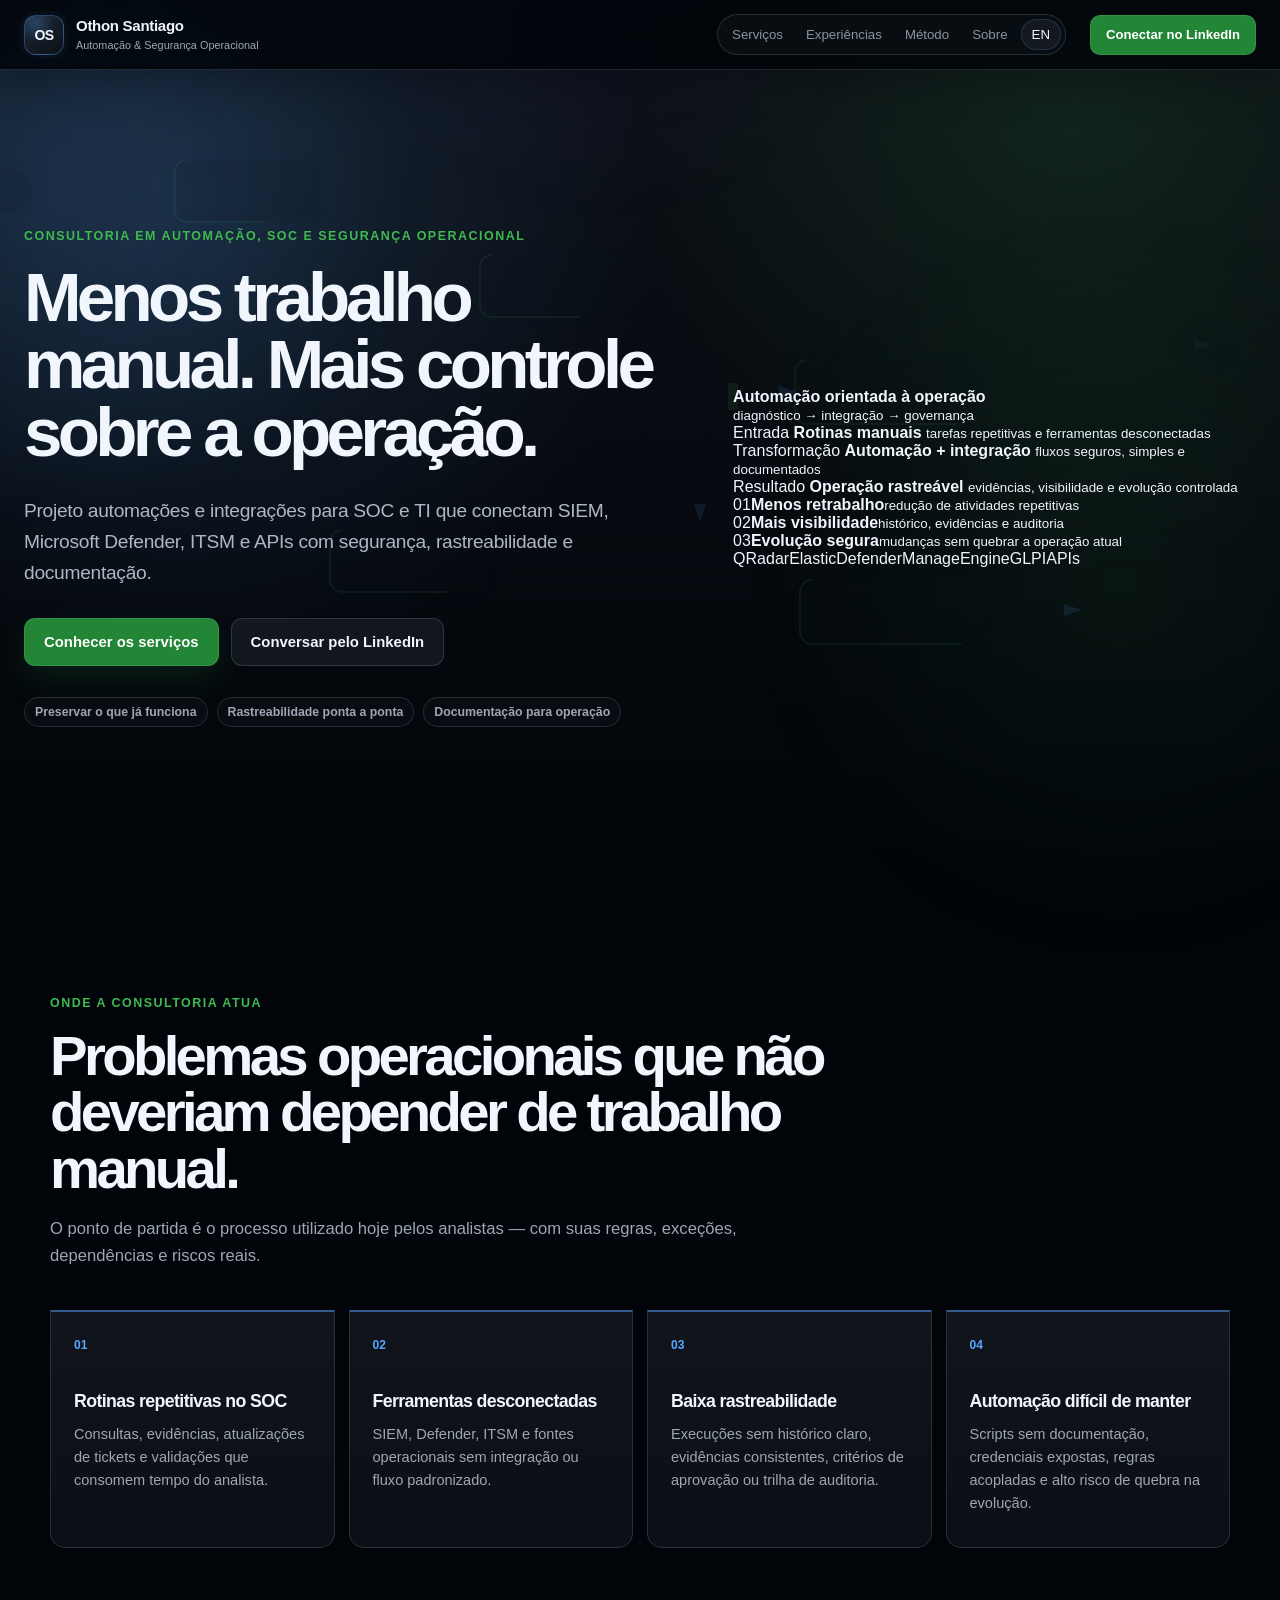
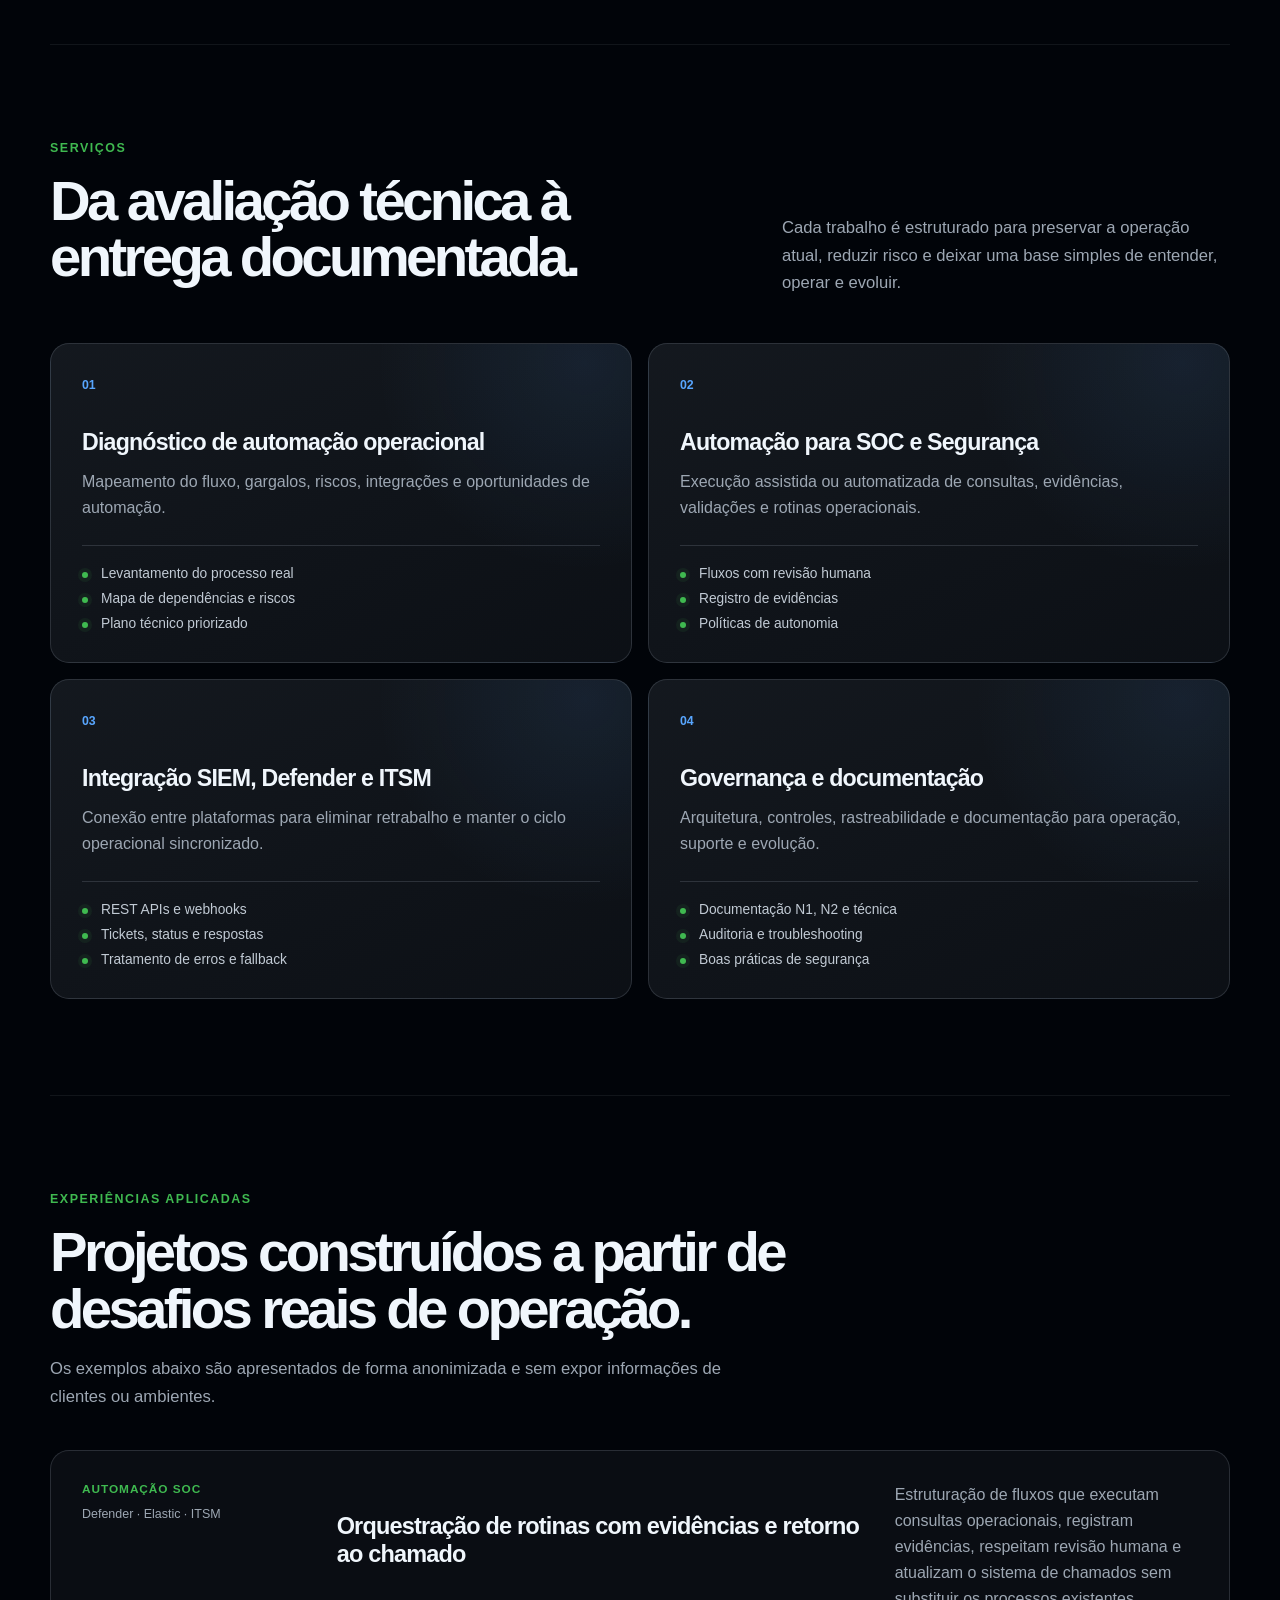
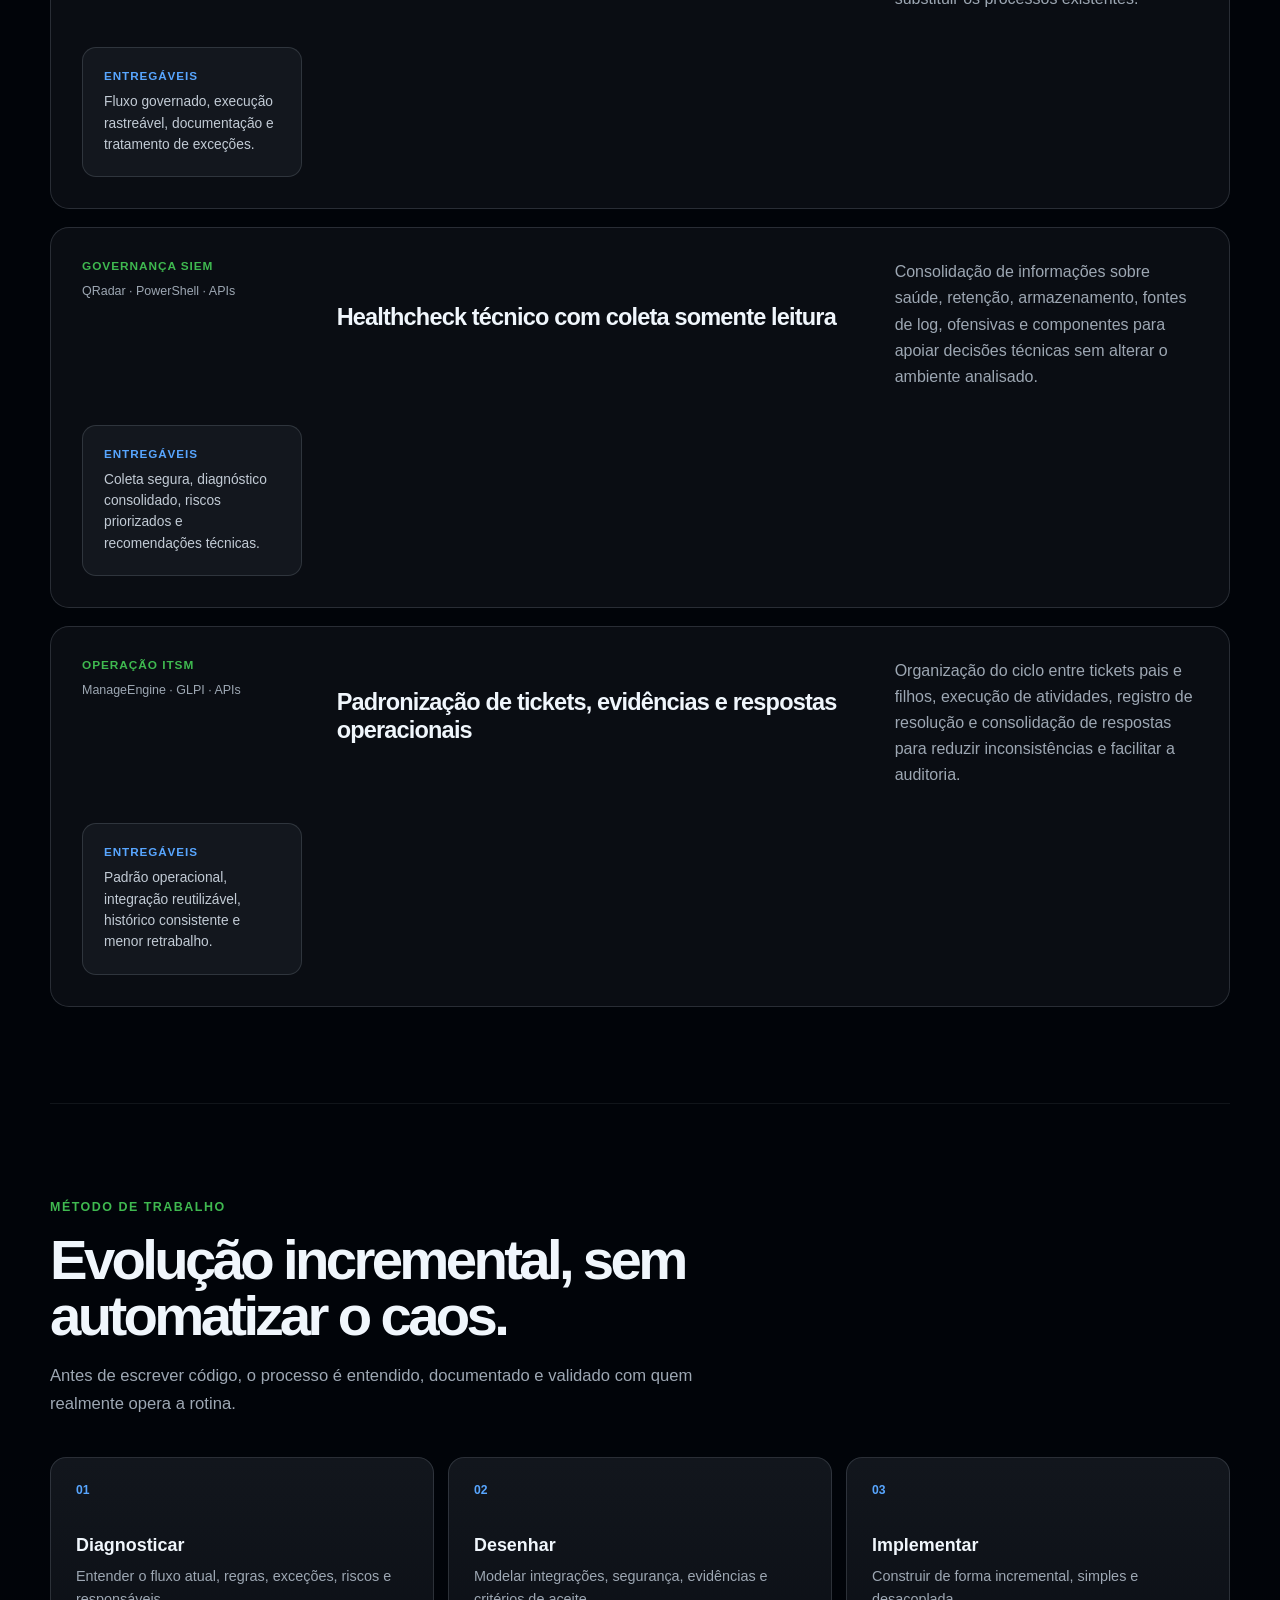
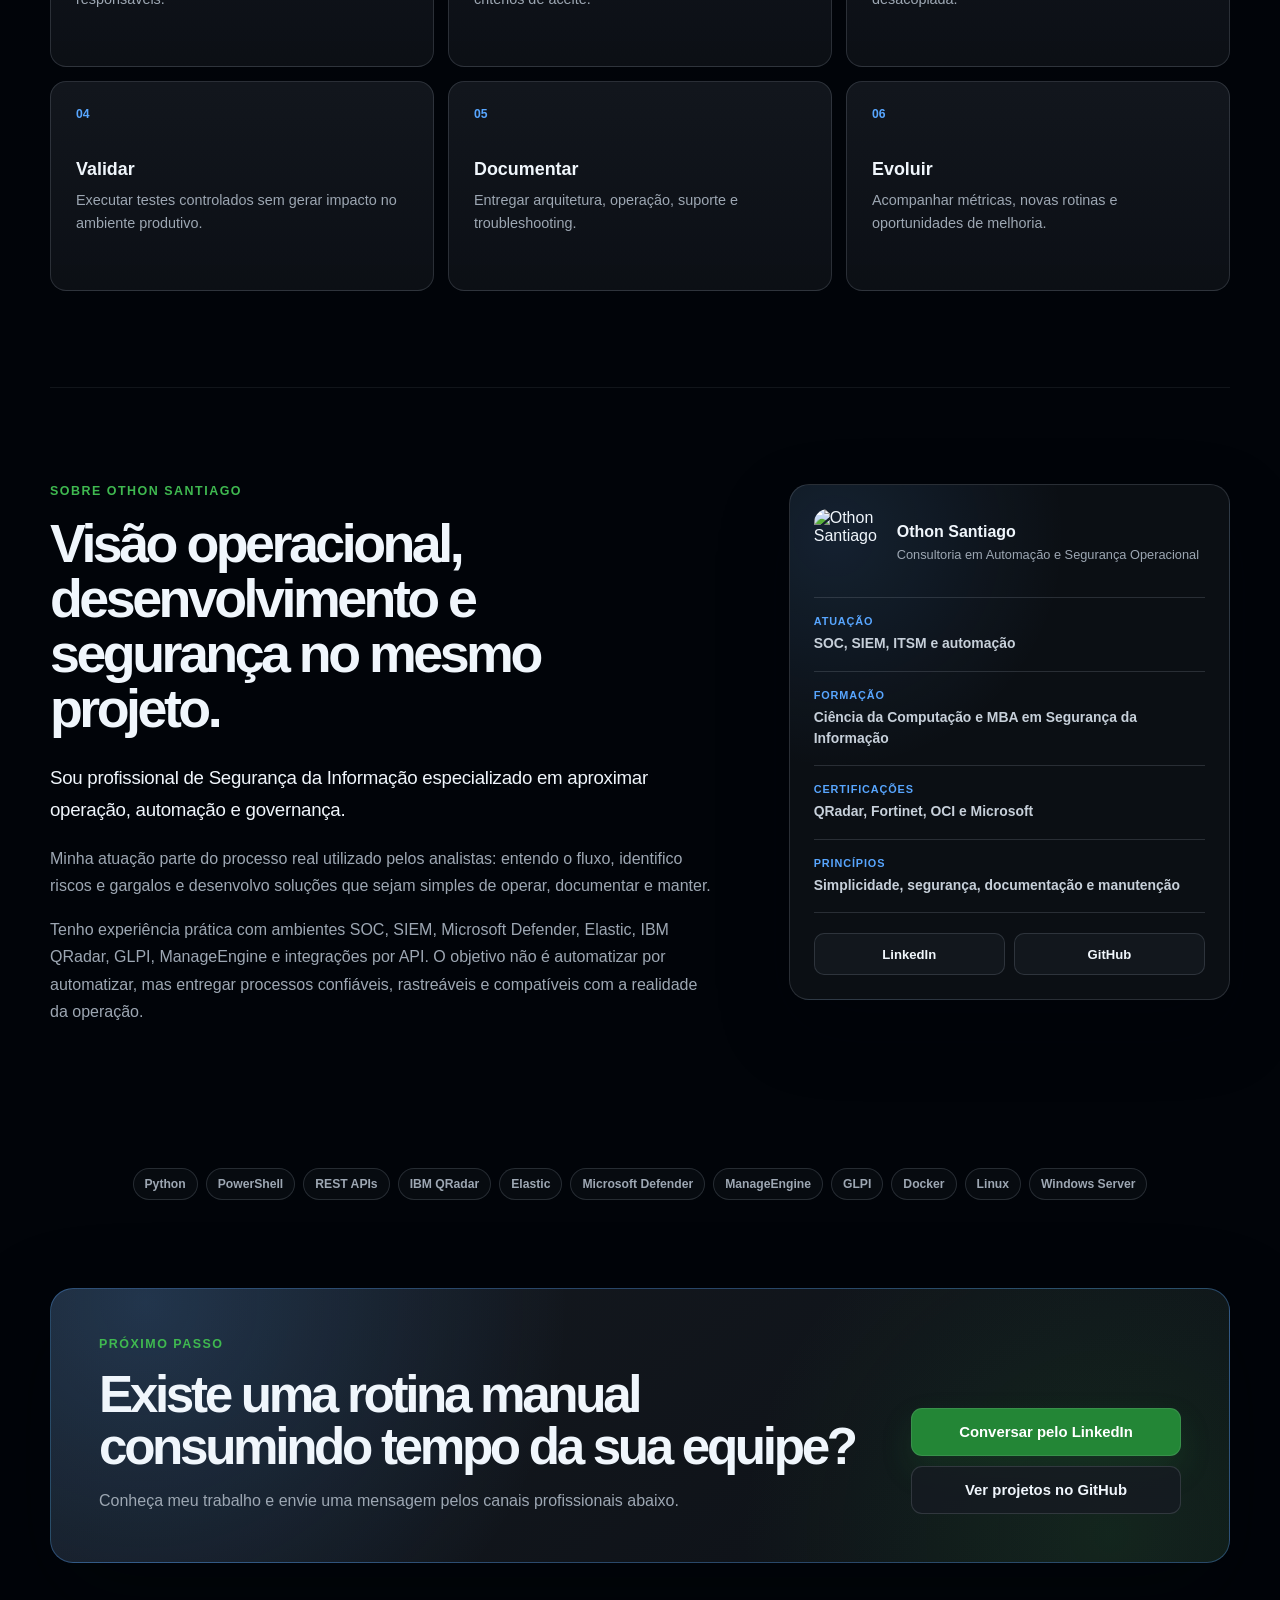
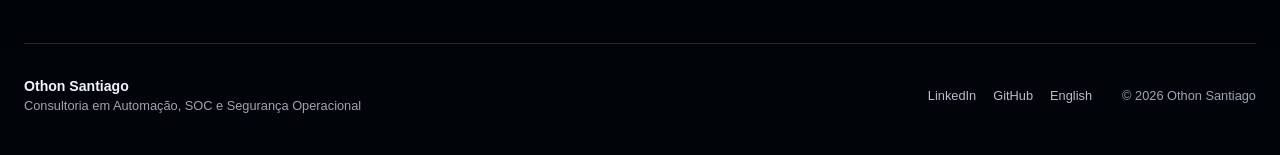
==== commit 4887bb1f: "fix: remover contatos pessoais e refinar hero" ====
--- a/index.html
+++ b/index.html
@@ -29,6 +29,7 @@
   <link rel="stylesheet" href="style.css?v=bpm-motion-20260617" />
   <link rel="stylesheet" href="overrides.css?v=header-en-20260617" />
   <link rel="stylesheet" href="consultant.css?v=consultoria-20260622" />
+  <link rel="stylesheet" href="privacy-hero.css?v=privacy-hero-20260622" />
 </head>
 <body>
   <div class="animated-bg" aria-hidden="true"></div>
@@ -67,53 +68,65 @@
       <a class="language-link" href="en.html" lang="en">EN</a>
     </nav>
 
-    <a class="header-cta" href="https://wa.me/5519993564274?text=Ol%C3%A1%2C%20Othon.%20Gostaria%20de%20avaliar%20uma%20rotina%20de%20Seguran%C3%A7a%20ou%20TI%20que%20atualmente%20%C3%A9%20executada%20de%20forma%20manual." target="_blank" rel="noopener noreferrer">Solicitar diagnóstico</a>
+    <a class="header-cta" href="https://br.linkedin.com/in/othon-santiago" target="_blank" rel="noopener noreferrer">Conectar no LinkedIn</a>
   </header>
 
   <main id="inicio">
-    <section class="hero consultant-hero section-wide">
-      <div class="hero-copy">
+    <section class="hero consultant-hero refined-hero section-wide">
+      <div class="hero-copy refined-hero-copy">
         <p class="eyebrow">Consultoria em automação, SOC e segurança operacional</p>
-        <h1>Transformo rotinas manuais em processos automatizados, rastreáveis e seguros.</h1>
+        <h1>Menos trabalho manual. Mais controle sobre a operação.</h1>
         <p class="lead">
-          Ajudo operações de Segurança e TI a integrar SIEM, Microsoft Defender, ITSM e APIs, reduzindo tarefas repetitivas e melhorando a governança sem interromper os fluxos que já funcionam.
+          Projeto automações e integrações para SOC e TI que conectam SIEM, Microsoft Defender, ITSM e APIs com segurança, rastreabilidade e documentação.
         </p>
         <div class="hero-actions">
-          <a class="button primary consultant-primary" href="https://wa.me/5519993564274?text=Ol%C3%A1%2C%20Othon.%20Gostaria%20de%20avaliar%20uma%20rotina%20de%20Seguran%C3%A7a%20ou%20TI%20que%20atualmente%20%C3%A9%20executada%20de%20forma%20manual." target="_blank" rel="noopener noreferrer">Solicitar diagnóstico técnico</a>
-          <a class="button secondary consultant-secondary" href="#casos">Ver experiências aplicadas</a>
-        </div>
-        <div class="hero-proof" aria-label="Áreas de especialidade">
-          <span>SOC &amp; SIEM</span>
-          <span>Automação</span>
-          <span>ITSM</span>
-          <span>Integrações por API</span>
-        </div>
-      </div>
-
-      <aside class="consulting-stage" aria-label="Modelo de atuação de Othon Santiago">
-        <div class="stage-topline">
-          <span class="status-dot" aria-hidden="true"></span>
-          <strong>Do processo real à operação governada</strong>
-        </div>
-
-        <div class="consulting-flow" aria-hidden="true">
-          <div class="flow-step"><span>01</span><strong>Diagnóstico</strong><small>processo e riscos</small></div>
-          <div class="flow-connector"></div>
-          <div class="flow-step"><span>02</span><strong>Automação</strong><small>integrações e execução</small></div>
-          <div class="flow-connector"></div>
-          <div class="flow-step"><span>03</span><strong>Governança</strong><small>evidência e auditoria</small></div>
-        </div>
-
-        <div class="consultant-profile-card">
-          <img src="https://avatars.githubusercontent.com/u/42503621?v=4" alt="Foto profissional de Othon Santiago" />
+          <a class="button primary consultant-primary" href="#servicos">Conhecer os serviços</a>
+          <a class="button secondary consultant-secondary" href="https://br.linkedin.com/in/othon-santiago" target="_blank" rel="noopener noreferrer">Conversar pelo LinkedIn</a>
+        </div>
+        <div class="hero-proof refined-proof" aria-label="Princípios da atuação">
+          <span>Preservar o que já funciona</span>
+          <span>Rastreabilidade ponta a ponta</span>
+          <span>Documentação para operação</span>
+        </div>
+      </div>
+
+      <aside class="hero-system" aria-label="Resultados esperados da consultoria">
+        <div class="hero-system-header">
           <div>
-            <strong>Othon Santiago</strong>
-            <span>Segurança da Informação, automação e melhoria de processos operacionais.</span>
+            <span class="status-dot" aria-hidden="true"></span>
+            <strong>Automação orientada à operação</strong>
           </div>
-        </div>
-
-        <div class="stage-tags" aria-label="Tecnologias principais">
-          <span>QRadar</span><span>Elastic</span><span>Defender</span><span>ManageEngine</span><span>GLPI</span>
+          <small>diagnóstico → integração → governança</small>
+        </div>
+
+        <div class="hero-path" aria-hidden="true">
+          <div class="hero-node input-node">
+            <span>Entrada</span>
+            <strong>Rotinas manuais</strong>
+            <small>tarefas repetitivas e ferramentas desconectadas</small>
+          </div>
+          <div class="hero-path-line"><span></span></div>
+          <div class="hero-node process-node">
+            <span>Transformação</span>
+            <strong>Automação + integração</strong>
+            <small>fluxos seguros, simples e documentados</small>
+          </div>
+          <div class="hero-path-line"><span></span></div>
+          <div class="hero-node output-node">
+            <span>Resultado</span>
+            <strong>Operação rastreável</strong>
+            <small>evidências, visibilidade e evolução controlada</small>
+          </div>
+        </div>
+
+        <div class="hero-results">
+          <article><span>01</span><strong>Menos retrabalho</strong><small>redução de atividades repetitivas</small></article>
+          <article><span>02</span><strong>Mais visibilidade</strong><small>histórico, evidências e auditoria</small></article>
+          <article><span>03</span><strong>Evolução segura</strong><small>mudanças sem quebrar a operação atual</small></article>
+        </div>
+
+        <div class="hero-system-stack" aria-label="Plataformas principais">
+          <span>QRadar</span><span>Elastic</span><span>Defender</span><span>ManageEngine</span><span>GLPI</span><span>APIs</span>
         </div>
       </aside>
     </section>
@@ -249,15 +262,15 @@
       <span>Python</span><span>PowerShell</span><span>REST APIs</span><span>IBM QRadar</span><span>Elastic</span><span>Microsoft Defender</span><span>ManageEngine</span><span>GLPI</span><span>Docker</span><span>Linux</span><span>Windows Server</span>
     </section>
 
-    <section id="contato" class="section-wide final-cta">
+    <section id="contato" class="section-wide final-cta private-contact-cta">
       <div>
         <p class="eyebrow">Próximo passo</p>
         <h2>Existe uma rotina manual consumindo tempo da sua equipe?</h2>
-        <p>Vamos avaliar o processo, os riscos e o melhor caminho para automatizar sem comprometer a operação atual.</p>
+        <p>Conheça meu trabalho e envie uma mensagem pelos canais profissionais abaixo.</p>
       </div>
       <div class="final-actions">
-        <a class="button primary consultant-primary" href="https://wa.me/5519993564274?text=Ol%C3%A1%2C%20Othon.%20Gostaria%20de%20avaliar%20uma%20rotina%20de%20Seguran%C3%A7a%20ou%20TI%20que%20atualmente%20%C3%A9%20executada%20de%20forma%20manual." target="_blank" rel="noopener noreferrer">Falar pelo WhatsApp</a>
-        <a class="button secondary consultant-secondary" href="mailto:othon.santiago@icloud.com?subject=Diagn%C3%B3stico%20de%20automa%C3%A7%C3%A3o%20operacional">othon.santiago@icloud.com</a>
+        <a class="button primary consultant-primary" href="https://br.linkedin.com/in/othon-santiago" target="_blank" rel="noopener noreferrer">Conversar pelo LinkedIn</a>
+        <a class="button secondary consultant-secondary" href="https://github.com/OthonSantiago" target="_blank" rel="noopener noreferrer">Ver projetos no GitHub</a>
       </div>
     </section>
   </main>
@@ -265,7 +278,6 @@
   <footer class="consultant-footer">
     <div><strong>Othon Santiago</strong><span>Consultoria em Automação, SOC e Segurança Operacional</span></div>
     <div class="footer-links">
-      <a href="mailto:othon.santiago@icloud.com">E-mail</a>
       <a href="https://br.linkedin.com/in/othon-santiago" target="_blank" rel="noopener noreferrer">LinkedIn</a>
       <a href="https://github.com/OthonSantiago" target="_blank" rel="noopener noreferrer">GitHub</a>
       <a href="en.html" lang="en">English</a>
@@ -281,7 +293,6 @@
     "url": "https://othonsantiago.github.io/",
     "image": "https://avatars.githubusercontent.com/u/42503621?v=4",
     "jobTitle": "Consultor em Automação e Segurança Operacional",
-    "email": "mailto:othon.santiago@icloud.com",
     "sameAs": [
       "https://github.com/OthonSantiago",
       "https://br.linkedin.com/in/othon-santiago"
--- a/consultant.css
+++ b/consultant.css
@@ -0,0 +1,1223 @@
+/*
+ * Professional consulting layer
+ * Loaded after style.css and overrides.css to preserve the original identity
+ * while repositioning the site as a consulting business.
+ */
+
+:root {
+  --consulting-blue: #58a6ff;
+  --consulting-blue-strong: #2f81f7;
+  --consulting-green: #3fb950;
+  --consulting-bg: #010409;
+  --consulting-surface: rgba(13, 17, 23, 0.88);
+  --consulting-surface-strong: #161b22;
+  --consulting-line: rgba(139, 148, 158, 0.24);
+  --consulting-line-strong: rgba(88, 166, 255, 0.34);
+  --consulting-text: #f0f6fc;
+  --consulting-muted: #9da7b3;
+}
+
+body {
+  overflow-x: hidden;
+}
+
+.bpm-background {
+  opacity: 0.17;
+}
+
+.motion-grid {
+  opacity: 0.1;
+}
+
+.animated-bg {
+  opacity: 0.52;
+}
+
+/* Header */
+.consultant-header {
+  min-height: 70px;
+  height: 70px;
+  padding: 0 max(24px, calc((100vw - 1240px) / 2));
+  gap: 24px;
+  background: rgba(1, 4, 9, 0.84);
+  border-bottom: 1px solid var(--consulting-line);
+  box-shadow: 0 12px 40px rgba(1, 4, 9, 0.28);
+}
+
+.consultant-brand {
+  min-width: 260px;
+  display: inline-flex;
+  align-items: center;
+  gap: 12px;
+}
+
+.brand-mark {
+  width: 40px;
+  height: 40px;
+  flex: 0 0 40px;
+  display: inline-flex;
+  align-items: center;
+  justify-content: center;
+  border: 1px solid var(--consulting-line-strong);
+  border-radius: 12px;
+  color: var(--consulting-text);
+  background:
+    radial-gradient(circle at 28% 20%, rgba(88, 166, 255, 0.26), transparent 48%),
+    linear-gradient(145deg, #1c2633, #0d1117);
+  box-shadow: 0 0 0 4px rgba(88, 166, 255, 0.04);
+  font-size: 0.88rem;
+  font-weight: 900;
+  letter-spacing: -0.04em;
+}
+
+.brand-text {
+  display: flex;
+  flex-direction: column;
+  min-width: 0;
+}
+
+.brand-text strong {
+  color: var(--consulting-text);
+  font-size: 0.94rem;
+  line-height: 1.2;
+  letter-spacing: -0.02em;
+}
+
+.brand-text small {
+  margin-top: 3px;
+  color: var(--consulting-muted);
+  font-size: 0.68rem;
+  line-height: 1.2;
+  white-space: nowrap;
+}
+
+.consultant-nav {
+  margin-left: auto;
+  gap: 3px;
+  padding: 4px;
+  border-color: var(--consulting-line);
+  background: rgba(13, 17, 23, 0.66);
+}
+
+.consultant-nav a {
+  padding: 8px 10px;
+  font-size: 0.83rem;
+}
+
+.header-cta {
+  min-height: 40px;
+  display: inline-flex;
+  align-items: center;
+  justify-content: center;
+  padding: 0 15px;
+  border: 1px solid rgba(240, 246, 252, 0.1);
+  border-radius: 10px;
+  color: #fff;
+  background: #238636;
+  font-size: 0.82rem;
+  font-weight: 800;
+  white-space: nowrap;
+  transition: transform 0.18s ease, background 0.18s ease;
+}
+
+.header-cta:hover {
+  transform: translateY(-1px);
+  background: #2ea043;
+}
+
+/* Hero */
+.consultant-hero {
+  width: min(1240px, calc(100% - 48px));
+  min-height: calc(100vh - 70px);
+  grid-template-columns: minmax(0, 1.04fr) minmax(430px, 0.86fr);
+  gap: clamp(54px, 6vw, 92px);
+  padding: 90px 0 104px;
+}
+
+.consultant-hero .hero-copy {
+  max-width: 760px;
+}
+
+.consultant-hero .eyebrow {
+  max-width: 700px;
+  margin-bottom: 21px;
+}
+
+.consultant-hero h1 {
+  max-width: 800px;
+  margin-bottom: 28px;
+  font-size: clamp(3.25rem, 5.4vw, 5.25rem);
+  line-height: 0.98;
+  letter-spacing: -0.068em;
+}
+
+.consultant-hero .lead {
+  max-width: 730px;
+  color: #aeb8c4;
+  font-size: clamp(1.08rem, 1.5vw, 1.25rem);
+  line-height: 1.62;
+}
+
+.consultant-primary,
+.consultant-secondary {
+  min-height: 48px;
+  padding: 0 19px;
+  border-radius: 11px;
+  font-size: 0.93rem;
+}
+
+.consultant-primary {
+  box-shadow: 0 14px 32px rgba(35, 134, 54, 0.16);
+}
+
+.consultant-secondary {
+  color: var(--consulting-text) !important;
+  background: rgba(22, 27, 34, 0.84) !important;
+  border-color: var(--consulting-line) !important;
+}
+
+.consultant-secondary:hover {
+  border-color: var(--consulting-line-strong) !important;
+  background: #1c2128 !important;
+}
+
+.hero-proof {
+  display: flex;
+  flex-wrap: wrap;
+  gap: 9px;
+  margin-top: 31px;
+}
+
+.hero-proof span {
+  padding: 7px 10px;
+  border: 1px solid var(--consulting-line);
+  border-radius: 999px;
+  color: var(--consulting-muted);
+  background: rgba(13, 17, 23, 0.54);
+  font-size: 0.77rem;
+  font-weight: 700;
+}
+
+.consulting-stage {
+  position: relative;
+  min-height: 530px;
+  padding: 25px;
+  display: flex;
+  flex-direction: column;
+  justify-content: space-between;
+  border: 1px solid var(--consulting-line);
+  border-radius: 26px;
+  background:
+    radial-gradient(circle at 15% 10%, rgba(88, 166, 255, 0.16), transparent 38%),
+    radial-gradient(circle at 85% 88%, rgba(63, 185, 80, 0.1), transparent 36%),
+    linear-gradient(155deg, rgba(22, 27, 34, 0.93), rgba(5, 8, 12, 0.96));
+  box-shadow: 0 36px 100px rgba(1, 4, 9, 0.52);
+  overflow: hidden;
+}
+
+.consulting-stage::before {
+  content: "";
+  position: absolute;
+  inset: 0;
+  pointer-events: none;
+  background-image:
+    linear-gradient(rgba(88, 166, 255, 0.055) 1px, transparent 1px),
+    linear-gradient(90deg, rgba(88, 166, 255, 0.055) 1px, transparent 1px);
+  background-size: 38px 38px;
+  mask-image: linear-gradient(to bottom, rgba(0, 0, 0, 0.82), transparent 88%);
+}
+
+.stage-topline,
+.consulting-flow,
+.consultant-profile-card,
+.stage-tags {
+  position: relative;
+  z-index: 1;
+}
+
+.stage-topline {
+  display: flex;
+  align-items: center;
+  gap: 10px;
+  color: var(--consulting-muted);
+  font-size: 0.78rem;
+  letter-spacing: 0.02em;
+}
+
+.status-dot {
+  width: 9px;
+  height: 9px;
+  border-radius: 50%;
+  background: var(--consulting-green);
+  box-shadow: 0 0 0 5px rgba(63, 185, 80, 0.11), 0 0 18px rgba(63, 185, 80, 0.46);
+}
+
+.consulting-flow {
+  display: grid;
+  grid-template-columns: 1fr 34px 1fr 34px 1fr;
+  align-items: center;
+  margin: 34px 0;
+}
+
+.flow-step {
+  min-height: 142px;
+  padding: 17px 13px;
+  display: flex;
+  flex-direction: column;
+  justify-content: center;
+  border: 1px solid var(--consulting-line);
+  border-radius: 15px;
+  background: rgba(13, 17, 23, 0.83);
+  box-shadow: 0 16px 36px rgba(1, 4, 9, 0.24);
+}
+
+.flow-step span {
+  margin-bottom: 14px;
+  color: var(--consulting-blue);
+  font-size: 0.72rem;
+  font-weight: 900;
+}
+
+.flow-step strong {
+  color: var(--consulting-text);
+  font-size: 0.89rem;
+  line-height: 1.25;
+}
+
+.flow-step small {
+  margin-top: 7px;
+  color: var(--consulting-muted);
+  font-size: 0.68rem;
+  line-height: 1.35;
+}
+
+.flow-connector {
+  position: relative;
+  height: 2px;
+  background: linear-gradient(90deg, rgba(88, 166, 255, 0.22), rgba(88, 166, 255, 0.9));
+}
+
+.flow-connector::after {
+  content: "";
+  position: absolute;
+  right: -1px;
+  top: 50%;
+  width: 7px;
+  height: 7px;
+  border-top: 2px solid var(--consulting-blue);
+  border-right: 2px solid var(--consulting-blue);
+  transform: translateY(-50%) rotate(45deg);
+}
+
+.consultant-profile-card {
+  display: grid;
+  grid-template-columns: 70px 1fr;
+  gap: 15px;
+  align-items: center;
+  padding: 15px;
+  border: 1px solid var(--consulting-line);
+  border-radius: 17px;
+  background: rgba(1, 4, 9, 0.58);
+  backdrop-filter: blur(12px);
+}
+
+.consultant-profile-card img {
+  width: 70px;
+  height: 70px;
+  object-fit: cover;
+  border: 2px solid rgba(240, 246, 252, 0.16);
+  border-radius: 14px;
+}
+
+.consultant-profile-card strong,
+.consultant-profile-card span {
+  display: block;
+}
+
+.consultant-profile-card strong {
+  margin-bottom: 6px;
+  color: var(--consulting-text);
+  font-size: 0.98rem;
+}
+
+.consultant-profile-card span {
+  color: var(--consulting-muted);
+  font-size: 0.78rem;
+  line-height: 1.45;
+}
+
+.stage-tags {
+  display: flex;
+  flex-wrap: wrap;
+  gap: 7px;
+  margin-top: 18px;
+}
+
+.stage-tags span {
+  padding: 6px 8px;
+  border: 1px solid var(--consulting-line);
+  border-radius: 7px;
+  color: #b9c3ce;
+  background: rgba(22, 27, 34, 0.72);
+  font-size: 0.67rem;
+  font-weight: 800;
+}
+
+/* Shared section treatment */
+.consulting-section {
+  padding: 96px 0;
+  scroll-margin-top: 86px;
+}
+
+.consulting-section + .consulting-section {
+  border-top: 1px solid rgba(139, 148, 158, 0.12);
+}
+
+.consulting-heading {
+  max-width: 880px;
+  margin-bottom: 40px;
+}
+
+.consulting-heading h2 {
+  margin-bottom: 18px;
+  font-size: clamp(2.35rem, 4.4vw, 4rem);
+  line-height: 1;
+}
+
+.consulting-heading > p:last-child,
+.split-heading > p {
+  max-width: 720px;
+  margin-bottom: 0;
+  color: var(--consulting-muted);
+  font-size: 1.04rem;
+  line-height: 1.65;
+}
+
+.split-heading {
+  max-width: none;
+  display: grid;
+  grid-template-columns: minmax(0, 1.2fr) minmax(300px, 0.8fr);
+  gap: 60px;
+  align-items: end;
+}
+
+.split-heading > p {
+  padding-bottom: 7px;
+}
+
+/* Problems */
+.problem-grid {
+  display: grid;
+  grid-template-columns: repeat(4, minmax(0, 1fr));
+  gap: 14px;
+}
+
+.problem-card {
+  min-height: 238px;
+  padding: 23px;
+  border-top: 2px solid rgba(88, 166, 255, 0.52);
+  border-right: 1px solid var(--consulting-line);
+  border-bottom: 1px solid var(--consulting-line);
+  border-left: 1px solid var(--consulting-line);
+  border-radius: 0 0 15px 15px;
+  background: linear-gradient(180deg, rgba(22, 27, 34, 0.77), rgba(13, 17, 23, 0.87));
+}
+
+.problem-card > span {
+  display: inline-block;
+  margin-bottom: 39px;
+  color: var(--consulting-blue);
+  font-size: 0.75rem;
+  font-weight: 900;
+}
+
+.problem-card h3 {
+  margin-bottom: 12px;
+  font-size: 1.11rem;
+}
+
+.problem-card p {
+  margin-bottom: 0;
+  color: var(--consulting-muted);
+  font-size: 0.91rem;
+  line-height: 1.58;
+}
+
+/* Services */
+.service-grid {
+  display: grid;
+  grid-template-columns: repeat(2, minmax(0, 1fr));
+  gap: 16px;
+}
+
+.service-card {
+  position: relative;
+  min-height: 320px;
+  padding: 31px;
+  border: 1px solid var(--consulting-line);
+  border-radius: 19px;
+  background:
+    radial-gradient(circle at 92% 6%, rgba(88, 166, 255, 0.09), transparent 34%),
+    linear-gradient(155deg, rgba(22, 27, 34, 0.9), rgba(13, 17, 23, 0.93));
+  overflow: hidden;
+}
+
+.service-number {
+  display: inline-flex;
+  margin-bottom: 37px;
+  color: var(--consulting-blue);
+  font-size: 0.77rem;
+  font-weight: 900;
+}
+
+.service-card h3 {
+  max-width: 510px;
+  margin-bottom: 13px;
+  font-size: 1.45rem;
+}
+
+.service-card > p {
+  max-width: 570px;
+  color: var(--consulting-muted);
+  line-height: 1.62;
+}
+
+.service-card ul {
+  margin: 24px 0 0;
+  padding: 20px 0 0;
+  display: grid;
+  gap: 10px;
+  border-top: 1px solid var(--consulting-line);
+  list-style: none;
+}
+
+.service-card li {
+  position: relative;
+  padding-left: 19px;
+  color: #c1cad4;
+  font-size: 0.86rem;
+}
+
+.service-card li::before {
+  content: "";
+  position: absolute;
+  left: 0;
+  top: 0.45em;
+  width: 6px;
+  height: 6px;
+  border-radius: 50%;
+  background: var(--consulting-green);
+  box-shadow: 0 0 0 4px rgba(63, 185, 80, 0.08);
+}
+
+/* Cases */
+.case-grid {
+  display: grid;
+  gap: 18px;
+}
+
+.case-card {
+  min-height: 286px;
+  padding: 31px;
+  display: grid;
+  grid-template-columns: minmax(180px, 0.42fr) minmax(0, 1fr) minmax(250px, 0.58fr);
+  gap: 35px;
+  align-items: center;
+  border: 1px solid var(--consulting-line);
+  border-radius: 19px;
+  background: rgba(13, 17, 23, 0.82);
+  transition: transform 0.2s ease, border-color 0.2s ease;
+}
+
+.case-card:hover {
+  transform: translateY(-2px);
+  border-color: var(--consulting-line-strong);
+}
+
+.case-meta {
+  display: flex;
+  flex-direction: column;
+  gap: 9px;
+  align-self: start;
+}
+
+.case-meta span:first-child {
+  color: var(--consulting-green);
+  font-size: 0.74rem;
+  font-weight: 900;
+  letter-spacing: 0.08em;
+  text-transform: uppercase;
+}
+
+.case-meta span:last-child {
+  color: var(--consulting-muted);
+  font-size: 0.78rem;
+  line-height: 1.45;
+}
+
+.case-card h3 {
+  margin-bottom: 13px;
+  font-size: 1.47rem;
+  line-height: 1.18;
+}
+
+.case-card > p {
+  margin-bottom: 0;
+  color: var(--consulting-muted);
+  line-height: 1.63;
+}
+
+.case-outcome {
+  padding: 21px;
+  border: 1px solid var(--consulting-line);
+  border-radius: 14px;
+  background: rgba(22, 27, 34, 0.78);
+}
+
+.case-outcome strong,
+.case-outcome span {
+  display: block;
+}
+
+.case-outcome strong {
+  margin-bottom: 9px;
+  color: var(--consulting-blue);
+  font-size: 0.73rem;
+  letter-spacing: 0.08em;
+  text-transform: uppercase;
+}
+
+.case-outcome span {
+  color: #c2cbd5;
+  font-size: 0.86rem;
+  line-height: 1.55;
+}
+
+/* Method */
+.method-grid {
+  display: grid;
+  grid-template-columns: repeat(3, minmax(0, 1fr));
+  gap: 14px;
+}
+
+.method-grid article {
+  min-height: 210px;
+  padding: 25px;
+  border: 1px solid var(--consulting-line);
+  border-radius: 16px;
+  background: linear-gradient(180deg, rgba(22, 27, 34, 0.82), rgba(13, 17, 23, 0.9));
+}
+
+.method-grid span,
+.method-grid strong,
+.method-grid p {
+  display: block;
+}
+
+.method-grid span {
+  margin-bottom: 38px;
+  color: var(--consulting-blue);
+  font-size: 0.76rem;
+  font-weight: 900;
+}
+
+.method-grid strong {
+  margin-bottom: 9px;
+  color: var(--consulting-text);
+  font-size: 1.12rem;
+}
+
+.method-grid p {
+  margin: 0;
+  color: var(--consulting-muted);
+  font-size: 0.9rem;
+  line-height: 1.58;
+}
+
+/* About and authority */
+.about-consultant {
+  display: grid;
+  grid-template-columns: minmax(0, 1.08fr) minmax(380px, 0.72fr);
+  gap: clamp(48px, 6vw, 88px);
+  align-items: start;
+}
+
+.about-consultant-copy h2 {
+  max-width: 760px;
+  margin-bottom: 26px;
+  font-size: clamp(2.35rem, 4.2vw, 3.75rem);
+}
+
+.about-consultant-copy p:not(.eyebrow) {
+  max-width: 740px;
+  color: var(--consulting-muted);
+  font-size: 1rem;
+  line-height: 1.72;
+}
+
+.about-consultant-copy .about-highlight {
+  color: var(--consulting-text) !important;
+  font-size: 1.17rem !important;
+  letter-spacing: -0.015em;
+}
+
+.authority-panel {
+  position: sticky;
+  top: 98px;
+  padding: 24px;
+  border: 1px solid var(--consulting-line);
+  border-radius: 20px;
+  background:
+    radial-gradient(circle at 10% 10%, rgba(88, 166, 255, 0.12), transparent 38%),
+    rgba(13, 17, 23, 0.9);
+  box-shadow: 0 28px 70px rgba(1, 4, 9, 0.32);
+}
+
+.authority-profile {
+  display: grid;
+  grid-template-columns: 68px 1fr;
+  gap: 15px;
+  align-items: center;
+  padding-bottom: 20px;
+  border-bottom: 1px solid var(--consulting-line);
+}
+
+.authority-profile img {
+  width: 68px;
+  height: 68px;
+  object-fit: cover;
+  border-radius: 14px;
+}
+
+.authority-profile strong,
+.authority-profile span {
+  display: block;
+}
+
+.authority-profile strong {
+  margin-bottom: 5px;
+  color: var(--consulting-text);
+}
+
+.authority-profile span {
+  color: var(--consulting-muted);
+  font-size: 0.8rem;
+  line-height: 1.4;
+}
+
+.authority-list {
+  display: grid;
+}
+
+.authority-list > div {
+  padding: 17px 0;
+  border-bottom: 1px solid var(--consulting-line);
+}
+
+.authority-list small,
+.authority-list strong {
+  display: block;
+}
+
+.authority-list small {
+  margin-bottom: 6px;
+  color: var(--consulting-blue);
+  font-size: 0.68rem;
+  font-weight: 900;
+  letter-spacing: 0.08em;
+  text-transform: uppercase;
+}
+
+.authority-list strong {
+  color: #c7d0da;
+  font-size: 0.87rem;
+  line-height: 1.48;
+}
+
+.authority-links {
+  display: grid;
+  grid-template-columns: 1fr 1fr;
+  gap: 9px;
+  margin-top: 20px;
+}
+
+.authority-links a {
+  min-height: 42px;
+  display: inline-flex;
+  align-items: center;
+  justify-content: center;
+  border: 1px solid var(--consulting-line);
+  border-radius: 10px;
+  color: var(--consulting-text);
+  background: rgba(22, 27, 34, 0.72);
+  font-size: 0.82rem;
+  font-weight: 800;
+}
+
+.authority-links a:hover {
+  border-color: var(--consulting-line-strong);
+}
+
+.technology-strip {
+  padding: 30px 0 88px;
+  display: flex;
+  flex-wrap: wrap;
+  justify-content: center;
+  gap: 8px;
+}
+
+.technology-strip span {
+  padding: 8px 11px;
+  border: 1px solid var(--consulting-line);
+  border-radius: 999px;
+  color: var(--consulting-muted);
+  background: rgba(13, 17, 23, 0.6);
+  font-size: 0.76rem;
+  font-weight: 700;
+}
+
+/* Final CTA and footer */
+.final-cta {
+  margin-bottom: 80px;
+  padding: 48px;
+  display: grid;
+  grid-template-columns: minmax(0, 1fr) auto;
+  gap: 44px;
+  align-items: end;
+  border: 1px solid var(--consulting-line-strong);
+  border-radius: 23px;
+  background:
+    radial-gradient(circle at 8% 5%, rgba(88, 166, 255, 0.2), transparent 38%),
+    radial-gradient(circle at 90% 90%, rgba(63, 185, 80, 0.12), transparent 34%),
+    linear-gradient(145deg, rgba(22, 27, 34, 0.95), rgba(13, 17, 23, 0.95));
+  box-shadow: 0 34px 90px rgba(1, 4, 9, 0.38);
+}
+
+.final-cta h2 {
+  max-width: 780px;
+  margin-bottom: 15px;
+  font-size: clamp(2.15rem, 4vw, 3.7rem);
+}
+
+.final-cta p:not(.eyebrow) {
+  max-width: 720px;
+  margin-bottom: 0;
+  color: var(--consulting-muted);
+  line-height: 1.62;
+}
+
+.final-actions {
+  min-width: 270px;
+  display: flex;
+  flex-direction: column;
+  gap: 10px;
+}
+
+.consultant-footer {
+  width: min(1240px, calc(100% - 48px));
+  margin: 0 auto;
+  padding: 34px 0 42px;
+  display: grid;
+  grid-template-columns: 1fr auto auto;
+  gap: 30px;
+  align-items: center;
+  border-top: 1px solid var(--consulting-line);
+  color: var(--consulting-muted);
+  font-size: 0.8rem;
+}
+
+.consultant-footer > div:first-child strong,
+.consultant-footer > div:first-child span {
+  display: block;
+}
+
+.consultant-footer > div:first-child strong {
+  margin-bottom: 4px;
+  color: var(--consulting-text);
+  font-size: 0.88rem;
+}
+
+.footer-links {
+  display: flex;
+  flex-wrap: wrap;
+  justify-content: center;
+  gap: 17px;
+}
+
+.footer-links a {
+  color: #b7c0cb;
+}
+
+.footer-links a:hover {
+  color: var(--consulting-blue);
+}
+
+/* Accessibility */
+:focus-visible {
+  outline: 3px solid rgba(88, 166, 255, 0.8);
+  outline-offset: 3px;
+}
+
+@media (prefers-reduced-motion: reduce) {
+  html {
+    scroll-behavior: auto;
+  }
+
+  *,
+  *::before,
+  *::after {
+    animation-duration: 0.01ms !important;
+    animation-iteration-count: 1 !important;
+    transition-duration: 0.01ms !important;
+  }
+
+  .bpm-background,
+  .animated-bg,
+  .motion-grid {
+    animation: none !important;
+  }
+}
+
+/* Responsive */
+@media (max-width: 1180px) {
+  .consultant-header {
+    padding-left: 24px;
+    padding-right: 24px;
+  }
+
+  .consultant-brand {
+    min-width: auto;
+  }
+
+  .brand-text small {
+    display: none;
+  }
+
+  .consultant-nav a {
+    padding-left: 8px;
+    padding-right: 8px;
+  }
+
+  .consultant-hero {
+    grid-template-columns: minmax(0, 1fr) minmax(380px, 0.82fr);
+    gap: 48px;
+  }
+
+  .case-card {
+    grid-template-columns: 170px minmax(0, 1fr);
+  }
+
+  .case-outcome {
+    grid-column: 2;
+  }
+}
+
+@media (max-width: 980px) {
+  .consultant-header {
+    height: 64px;
+    min-height: 64px;
+  }
+
+  .header-cta {
+    display: none;
+  }
+
+  .consultant-nav {
+    margin-left: auto;
+  }
+
+  .consultant-hero {
+    width: min(100% - 56px, 820px);
+    min-height: auto;
+    grid-template-columns: 1fr;
+    gap: 52px;
+    padding: 76px 0 88px;
+  }
+
+  .consultant-hero .hero-copy {
+    order: 1;
+    max-width: 780px;
+    margin: 0;
+    text-align: left;
+  }
+
+  .consultant-hero .hero-actions {
+    justify-content: flex-start;
+  }
+
+  .consulting-stage {
+    order: 2;
+    width: 100%;
+    max-width: 720px;
+    min-height: 480px;
+  }
+
+  .problem-grid {
+    grid-template-columns: repeat(2, minmax(0, 1fr));
+  }
+
+  .split-heading {
+    grid-template-columns: 1fr;
+    gap: 8px;
+  }
+
+  .service-grid {
+    grid-template-columns: 1fr;
+  }
+
+  .case-card {
+    grid-template-columns: 1fr;
+    gap: 17px;
+  }
+
+  .case-outcome {
+    grid-column: auto;
+  }
+
+  .method-grid {
+    grid-template-columns: repeat(2, minmax(0, 1fr));
+  }
+
+  .about-consultant {
+    grid-template-columns: 1fr;
+  }
+
+  .authority-panel {
+    position: static;
+    max-width: 640px;
+  }
+
+  .final-cta {
+    grid-template-columns: 1fr;
+    align-items: start;
+  }
+
+  .final-actions {
+    min-width: 0;
+    max-width: 430px;
+  }
+
+  .consultant-footer {
+    grid-template-columns: 1fr;
+    gap: 18px;
+    align-items: start;
+  }
+
+  .footer-links {
+    justify-content: flex-start;
+  }
+}
+
+@media (max-width: 760px) {
+  .consultant-header {
+    position: sticky;
+    padding: 9px 16px;
+    display: flex;
+    flex-direction: row;
+    align-items: center;
+    gap: 10px;
+  }
+
+  .brand-mark {
+    width: 38px;
+    height: 38px;
+    flex-basis: 38px;
+  }
+
+  .brand-text {
+    display: none;
+  }
+
+  .consultant-nav {
+    flex: 1;
+    max-width: calc(100vw - 74px);
+    min-width: 0;
+    overflow-x: auto;
+    justify-content: flex-start;
+    white-space: nowrap;
+    scrollbar-width: none;
+  }
+
+  .consultant-nav::-webkit-scrollbar {
+    display: none;
+  }
+
+  .consultant-nav a {
+    flex: 0 0 auto;
+  }
+
+  .consultant-hero,
+  .consultant-footer {
+    width: min(100% - 32px, 720px);
+  }
+
+  .consulting-section,
+  .technology-strip,
+  .final-cta {
+    width: min(100% - 32px, 720px);
+  }
+
+  .consultant-hero {
+    padding: 58px 0 70px;
+  }
+
+  .consultant-hero h1 {
+    font-size: clamp(2.65rem, 11.5vw, 4.3rem);
+    letter-spacing: -0.058em;
+  }
+
+  .consultant-hero .lead {
+    font-size: 1.01rem;
+  }
+
+  .consulting-stage {
+    min-height: auto;
+    padding: 20px;
+  }
+
+  .consulting-flow {
+    grid-template-columns: 1fr;
+    gap: 10px;
+    margin: 28px 0;
+  }
+
+  .flow-step {
+    min-height: 110px;
+  }
+
+  .flow-connector {
+    width: 2px;
+    height: 20px;
+    margin: 0 auto;
+    background: linear-gradient(180deg, rgba(88, 166, 255, 0.22), rgba(88, 166, 255, 0.9));
+  }
+
+  .flow-connector::after {
+    right: 50%;
+    top: auto;
+    bottom: -1px;
+    transform: translateX(50%) rotate(135deg);
+  }
+
+  .consulting-section {
+    padding: 72px 0;
+  }
+
+  .consulting-heading h2,
+  .about-consultant-copy h2 {
+    font-size: clamp(2.05rem, 9vw, 3.2rem);
+  }
+
+  .problem-grid,
+  .method-grid {
+    grid-template-columns: 1fr;
+  }
+
+  .problem-card,
+  .method-grid article {
+    min-height: auto;
+  }
+
+  .problem-card > span,
+  .method-grid span {
+    margin-bottom: 26px;
+  }
+
+  .service-card,
+  .case-card {
+    padding: 24px;
+  }
+
+  .service-card {
+    min-height: auto;
+  }
+
+  .about-consultant {
+    gap: 42px;
+  }
+
+  .technology-strip {
+    padding-bottom: 70px;
+  }
+
+  .final-cta {
+    margin-bottom: 62px;
+    padding: 32px 25px;
+  }
+
+  .final-actions {
+    max-width: none;
+  }
+
+  .final-actions .button {
+    width: 100%;
+    overflow-wrap: anywhere;
+    text-align: center;
+  }
+}
+
+@media (max-width: 480px) {
+  .consultant-hero,
+  .consultant-footer,
+  .consulting-section,
+  .technology-strip,
+  .final-cta {
+    width: min(100% - 24px, 460px);
+  }
+
+  .consultant-nav a {
+    padding: 7px 8px;
+    font-size: 0.77rem;
+  }
+
+  .consultant-hero {
+    padding-top: 45px;
+  }
+
+  .consultant-hero h1 {
+    font-size: clamp(2.35rem, 12.5vw, 3.45rem);
+  }
+
+  .consultant-hero .hero-actions {
+    width: 100%;
+    flex-direction: column;
+  }
+
+  .consultant-hero .button {
+    width: 100%;
+  }
+
+  .hero-proof span {
+    font-size: 0.7rem;
+  }
+
+  .consulting-stage {
+    border-radius: 20px;
+  }
+
+  .consultant-profile-card {
+    grid-template-columns: 58px 1fr;
+  }
+
+  .consultant-profile-card img {
+    width: 58px;
+    height: 58px;
+  }
+
+  .authority-profile {
+    grid-template-columns: 58px 1fr;
+  }
+
+  .authority-profile img {
+    width: 58px;
+    height: 58px;
+  }
+
+  .authority-links {
+    grid-template-columns: 1fr;
+  }
+
+  .final-cta h2 {
+    font-size: clamp(2rem, 10vw, 2.8rem);
+  }
+}
